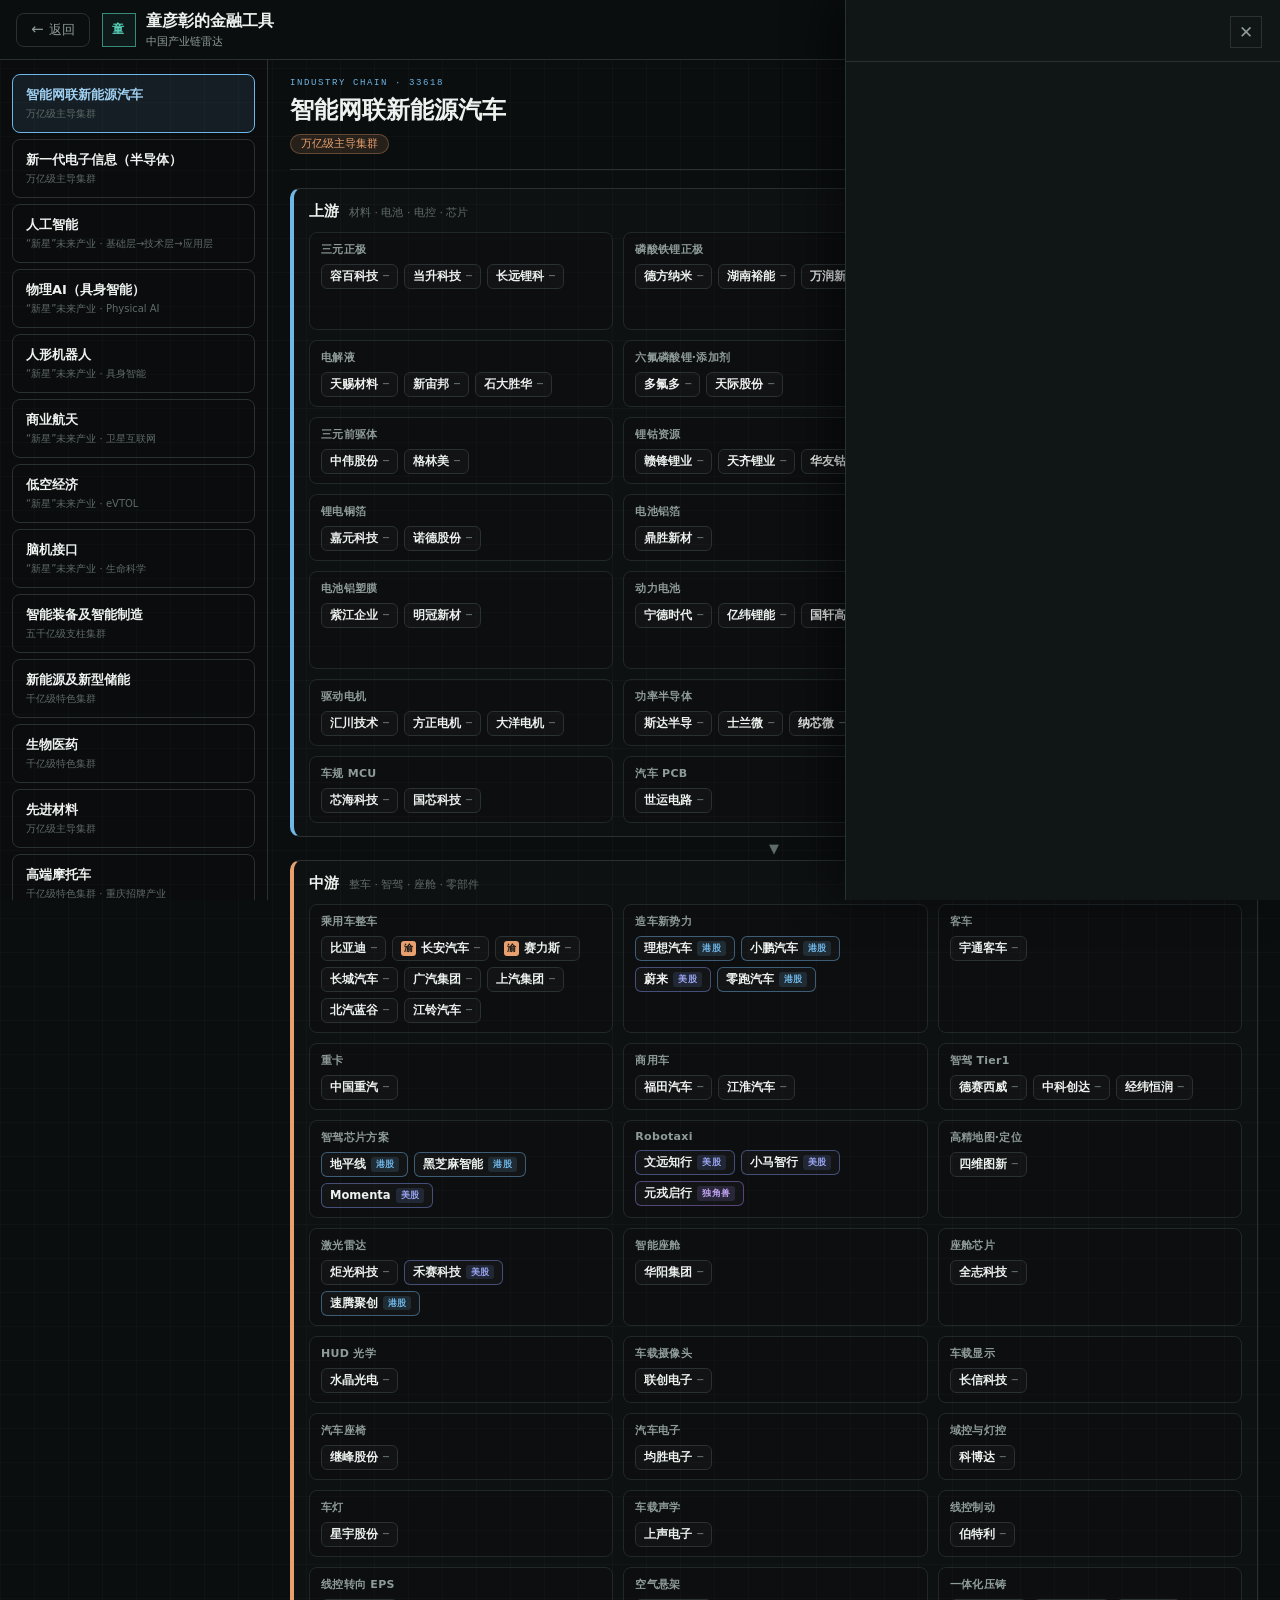
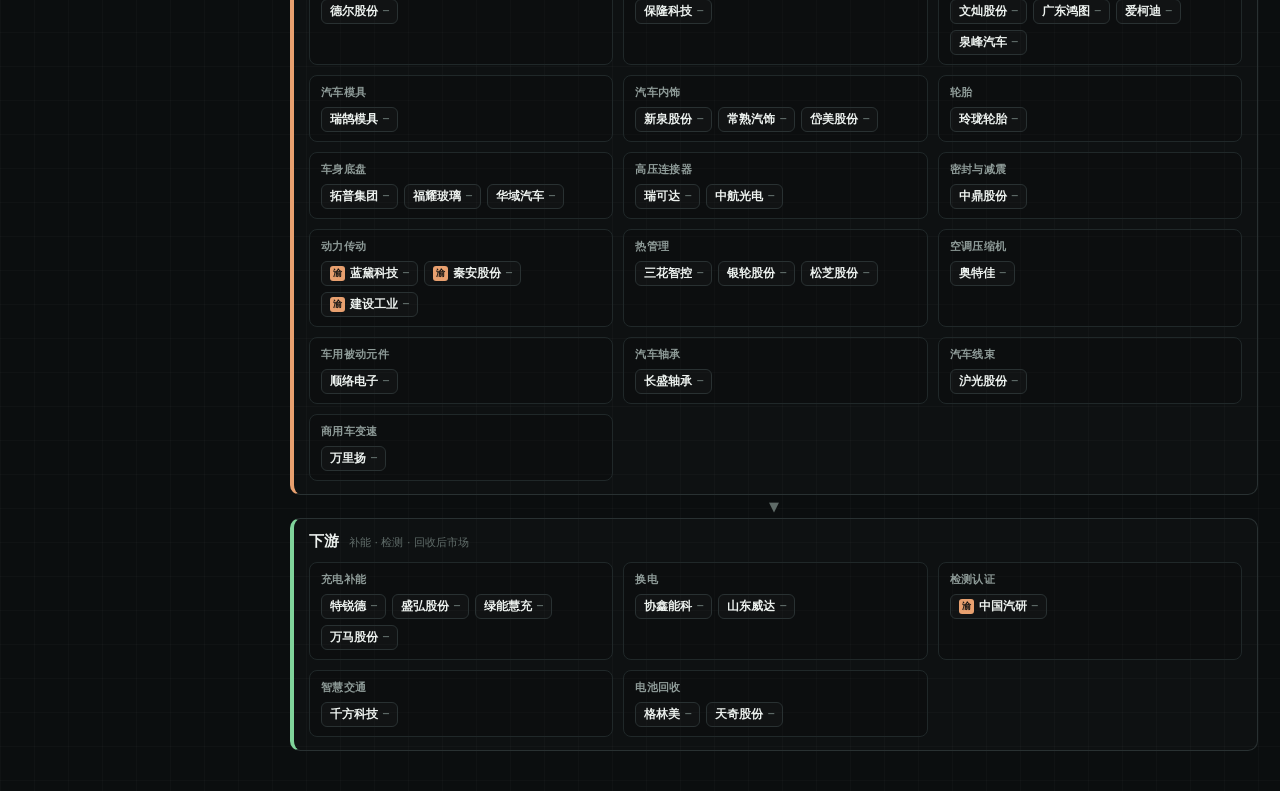
==== 金融雷达/global-app/chain.html @ a9cc281f "初始提交：国际·中国产业金融雷达 以物理AI（具身智能）为核心主线的产业金融情报终端，纯 Node.js 零依赖。  - 中国产业金融雷达：省级地图 + 8 个情报标签，全 31 省产业政策与省域产业" ====
<!doctype html>
<html lang="zh-CN">
  <head>
    <meta charset="UTF-8" />
    <meta name="viewport" content="width=device-width, initial-scale=1.0" />
    <meta name="description" content="中国产业链雷达 · 童彦彰的金融工具 — 33618 现代制造业集群产业链图谱，上游→中游→下游代表企业实时行情" />
    <title>中国产业链雷达 · 童彦彰的金融工具</title>
    <link rel="stylesheet" href="./styles.css" />
    <link rel="stylesheet" href="./chain-radar.css" />
  </head>
  <body>
    <div class="cr-shell">
      <header class="topbar">
        <div class="cr-topleft">
          <a class="cr-back" href="index.html" title="返回雷达选择">
            <span aria-hidden="true">←</span> 返回
          </a>
          <div class="brand-lockup" id="cr-brand" role="link" tabindex="0" title="返回雷达选择" aria-label="返回雷达选择">
            <div class="brand-mark">童</div>
            <div>
              <strong>童彦彰的金融工具</strong>
              <span>中国产业链雷达</span>
            </div>
          </div>
        </div>
        <div class="topbar-actions">
          <div class="live-state" id="cr-state" title="数据同步状态">
            <i></i>
            <span id="cr-mode">正在同步</span>
          </div>
          <div class="updated-at">
            <span>最近更新</span>
            <strong id="cr-updated">—</strong>
          </div>
          <button class="icon-button" id="cr-refresh" type="button" title="刷新行情">
            <span aria-hidden="true">↻</span>
          </button>
        </div>
      </header>

      <aside class="cr-side" id="cr-side" aria-label="产业链选择"></aside>

      <main class="cr-main" id="cr-main"></main>
    </div>

    <div class="cr-intel-backdrop" id="cr-intel-backdrop" hidden></div>
    <aside class="cr-intel" id="cr-intel" aria-label="赛道情报" hidden>
      <div class="cr-intel-head">
        <div>
          <span class="eyebrow" id="cr-intel-loc"></span>
          <h2 id="cr-intel-title"></h2>
        </div>
        <button class="icon-button" id="cr-intel-close" type="button" title="关闭">✕</button>
      </div>
      <div class="cr-intel-body" id="cr-intel-body"></div>
    </aside>

    <script src="./chain-radar.js"></script>
    <script src="./track.js"></script>
  </body>
</html>
---- 金融雷达/global-app/styles.css ----
:root {
  color-scheme: dark;
  --bg: #0b0e0f;
  --surface: #101516;
  --surface-2: #151b1c;
  --surface-3: #1b2223;
  --line: #293132;
  --line-soft: #202829;
  --text: #edf2ef;
  --muted: #8e9b98;
  --faint: #5f6b68;
  --teal: #58d5bc;
  --amber: #f3b44b;
  --red: #f06f62;
  --blue: #70aef3;
  --green: #81c784;
  --sidebar: 326px;
  --insight: 320px;
  --dock: 300px;
  font-family:
    Inter, "Segoe UI", "Microsoft YaHei", system-ui, -apple-system, sans-serif;
}

* {
  box-sizing: border-box;
}

/* 文字选中：暗色终端下用青绿色调，替代刺眼的默认蓝白 */
::selection {
  background: rgba(88, 213, 188, 0.28);
  color: var(--text);
}

/* 键盘焦点兜底：未单独定义 focus 样式的可交互元素也有清晰的青绿焦点环 */
:where(a, button, input, [tabindex]):focus-visible {
  outline: 2px solid rgba(88, 213, 188, 0.65);
  outline-offset: 1px;
}

html,
body {
  min-height: 100%;
}

body {
  margin: 0;
  background: var(--bg);
  color: var(--text);
  overflow: hidden;
}

button,
input {
  font: inherit;
}

button {
  color: inherit;
}

.app-shell {
  min-height: 100vh;
  display: grid;
  grid-template-columns: var(--sidebar) 1fr;
  grid-template-rows: 60px calc(100vh - 60px);
  background:
    linear-gradient(rgba(255, 255, 255, 0.018) 1px, transparent 1px),
    linear-gradient(90deg, rgba(255, 255, 255, 0.018) 1px, transparent 1px),
    var(--bg);
  background-size: 40px 40px;
}

.topbar {
  grid-column: 1 / -1;
  display: grid;
  grid-template-columns: var(--sidebar) minmax(320px, 620px) 1fr;
  align-items: center;
  min-width: 0;
  padding: 0 14px 0 18px;
  border-bottom: 1px solid var(--line);
  background: rgba(11, 14, 15, 0.96);
  z-index: 20;
}
/* 指标说明「ⓘ」：悬停指标卡显示计算方式 */
.metric-info {
  font-style: normal;
  font-size: 9px;
  color: var(--faint);
  cursor: help;
  vertical-align: top;
}
.overview-metric, .overview-opportunity { cursor: help; }
.overview-metric:hover .metric-info, .overview-opportunity:hover .metric-info { color: var(--teal); }

/* 自定义算法说明气泡（tooltip.js 接管原生 title） */
.tip-bubble {
  position: absolute;
  z-index: 2000;
  max-width: 320px;
  padding: 11px 13px;
  border-radius: 10px;
  background: var(--panel-strong, #16202b);
  border: 1px solid var(--border, rgba(255,255,255,.14));
  box-shadow: 0 10px 30px rgba(0,0,0,.45);
  color: var(--text, #e8eef5);
  font-size: 12px;
  line-height: 1.6;
  letter-spacing: .1px;
  opacity: 0;
  transform: translateY(-2px);
  transition: opacity .13s ease, transform .13s ease;
  pointer-events: none;
}
.tip-bubble.is-open { opacity: 1; transform: translateY(0); }
.tip-bubble::before {
  content: "";
  position: absolute;
  left: 50%;
  width: 9px;
  height: 9px;
  margin-left: -5px;
  background: var(--panel-strong, #16202b);
  border-left: 1px solid var(--border, rgba(255,255,255,.14));
  border-top: 1px solid var(--border, rgba(255,255,255,.14));
  transform: rotate(45deg);
}
.tip-bubble.tip-below::before { top: -5px; }
.tip-bubble.tip-above::before { bottom: -5px; border: 0; border-right: 1px solid var(--border, rgba(255,255,255,.14)); border-bottom: 1px solid var(--border, rgba(255,255,255,.14)); }

/* 返回按钮 + 品牌 打包在网格「品牌槽」内，三页导航逻辑统一 */
.topbar-home { display: flex; align-items: center; gap: 12px; min-width: 0; }
.topbar-back {
  display: inline-flex; align-items: center; gap: 4px;
  padding: 7px 13px; border: 1px solid var(--line); border-radius: 8px;
  background: transparent; color: var(--muted); text-decoration: none;
  font-size: 13px; white-space: nowrap; cursor: pointer; flex: 0 0 auto;
  transition: color 120ms, border-color 120ms, background 120ms;
}
.topbar-back:hover { color: var(--teal); border-color: var(--teal); background: rgba(88, 213, 188, 0.08); }
.topbar-back span { font-size: 15px; line-height: 1; }
@media (max-width: 620px) {
  .topbar-back { padding: 7px 9px; }
  .topbar-home .brand-lockup span { display: none; }
}

.brand-lockup {
  display: flex;
  align-items: center;
  gap: 10px;
  min-width: 0;
}

.brand-mark {
  width: 30px;
  height: 30px;
  display: grid;
  place-items: center;
  border: 1px solid rgba(88, 213, 188, 0.6);
  color: var(--teal);
  font-size: 11px;
  font-weight: 800;
  letter-spacing: 1px;
  background: rgba(88, 213, 188, 0.06);
}

.brand-lockup strong,
.brand-lockup span {
  display: block;
  white-space: nowrap;
}

.brand-lockup strong {
  font-size: 14px;
  letter-spacing: 0;
}

.brand-lockup span {
  margin-top: 2px;
  color: var(--muted);
  font-size: 10px;
}

.global-search {
  height: 34px;
  display: grid;
  grid-template-columns: 20px 1fr auto;
  align-items: center;
  gap: 8px;
  padding: 0 9px;
  border: 1px solid var(--line);
  background: var(--surface);
}

.global-search:focus-within {
  border-color: rgba(88, 213, 188, 0.65);
  box-shadow: 0 0 0 2px rgba(88, 213, 188, 0.08);
}

.global-search span {
  color: var(--muted);
  font-size: 21px;
  line-height: 1;
  transform: rotate(-18deg);
}

.global-search input {
  min-width: 0;
  border: 0;
  outline: 0;
  color: var(--text);
  background: transparent;
  font-size: 12px;
}

.global-search input::placeholder {
  color: var(--faint);
}

kbd {
  padding: 1px 5px;
  border: 1px solid var(--line);
  color: var(--faint);
  background: var(--surface-2);
  font: 10px/1.4 monospace;
}

.topbar-actions {
  min-width: 0;
  display: flex;
  align-items: center;
  justify-content: flex-end;
  gap: 13px;
}

.live-state {
  display: flex;
  align-items: center;
  gap: 6px;
  color: var(--muted);
  font-size: 11px;
}

.live-state i {
  width: 6px;
  height: 6px;
  border-radius: 50%;
  background: var(--teal);
  box-shadow: 0 0 10px var(--teal);
}

.updated-at span,
.updated-at strong {
  display: block;
  white-space: nowrap;
}

.updated-at span {
  color: var(--faint);
  font-size: 8px;
  text-transform: uppercase;
}

.updated-at strong {
  margin-top: 2px;
  color: var(--muted);
  font-size: 10px;
  font-weight: 600;
}

.icon-button,
.watch-button,
.text-button,
.tab-button,
.filter-button {
  border: 0;
  cursor: pointer;
}

.icon-button {
  width: 32px;
  height: 32px;
  display: grid;
  place-items: center;
  flex: 0 0 auto;
  border: 1px solid var(--line);
  background: var(--surface);
  color: var(--muted);
  font-size: 17px;
}

.icon-button:hover,
.icon-button:focus-visible {
  border-color: var(--teal);
  color: var(--teal);
}

.watch-button {
  height: 32px;
  display: flex;
  align-items: center;
  gap: 6px;
  padding: 0 8px;
  border: 1px solid rgba(88, 213, 188, 0.5);
  background: rgba(88, 213, 188, 0.08);
  color: var(--teal);
  font-size: 10px;
  font-weight: 700;
}

.watch-button b {
  min-width: 16px;
  height: 16px;
  display: grid;
  place-items: center;
  border-radius: 50%;
  color: #08110f;
  background: var(--teal);
  font-size: 9px;
}

.mobile-menu {
  display: none;
}

.event-rail {
  min-height: 0;
  display: flex;
  flex-direction: column;
  border-right: 1px solid var(--line);
  background: rgba(14, 18, 19, 0.97);
  overflow: hidden;
}

.rail-heading {
  display: flex;
  align-items: flex-end;
  justify-content: space-between;
  padding: 17px 15px 11px;
}

.eyebrow {
  display: block;
  color: var(--teal);
  font: 8px/1.2 ui-monospace, SFMono-Regular, Consolas, monospace;
  letter-spacing: 1.5px;
}

h1,
h2,
h3,
p {
  margin: 0;
}

.rail-heading h1,
.section-heading h2,
.map-toolbar h2 {
  margin-top: 5px;
  font-size: 14px;
  line-height: 1.2;
  letter-spacing: 0;
}

.event-count {
  min-width: 30px;
  height: 22px;
  display: grid;
  place-items: center;
  border: 1px solid var(--line);
  color: var(--muted);
  font: 10px/1 ui-monospace, SFMono-Regular, Consolas, monospace;
}

.filter-row {
  display: flex;
  gap: 3px;
  padding: 0 15px 10px;
  overflow-x: auto;
  scrollbar-width: none;
}

.filter-row::-webkit-scrollbar {
  display: none;
}

.filter-button {
  height: 25px;
  flex: 0 0 auto;
  padding: 0 9px;
  border: 1px solid var(--line);
  background: transparent;
  color: var(--muted);
  font-size: 9px;
}

.filter-button:hover,
.filter-button.active {
  border-color: rgba(88, 213, 188, 0.5);
  background: rgba(88, 213, 188, 0.08);
  color: var(--teal);
}

.risk-toggle {
  display: flex;
  align-items: center;
  gap: 7px;
  padding: 9px 15px;
  border-block: 1px solid var(--line-soft);
  color: var(--muted);
  font-size: 9px;
  cursor: pointer;
}

.risk-toggle input {
  position: absolute;
  opacity: 0;
}

.risk-toggle span {
  width: 23px;
  height: 12px;
  position: relative;
  border: 1px solid var(--line);
  background: var(--surface-3);
}

.risk-toggle span::after {
  content: "";
  width: 6px;
  height: 6px;
  position: absolute;
  top: 2px;
  left: 3px;
  background: var(--muted);
  transition: 160ms ease;
}

.risk-toggle input:checked + span {
  border-color: rgba(240, 111, 98, 0.6);
  background: rgba(240, 111, 98, 0.08);
}

.risk-toggle input:checked + span::after {
  left: 12px;
  background: var(--red);
}

.event-list {
  min-height: 0;
  overflow-y: auto;
  scrollbar-color: var(--line) transparent;
}

.event-card {
  width: 100%;
  display: grid;
  grid-template-columns: 40px 1fr;
  gap: 10px;
  padding: 12px 15px;
  border: 0;
  border-bottom: 1px solid var(--line-soft);
  background: transparent;
  color: inherit;
  text-align: left;
  cursor: pointer;
}

.event-card:hover,
.event-card.active {
  background: var(--surface-2);
}

.event-card.active {
  box-shadow: inset 2px 0 var(--teal);
}

.risk-score {
  width: 36px;
  height: 36px;
  display: grid;
  place-items: center;
  border: 1px solid var(--line);
  color: var(--amber);
  background: rgba(243, 180, 75, 0.05);
  font: 700 11px/1 ui-monospace, SFMono-Regular, Consolas, monospace;
}

.risk-score.critical {
  border-color: rgba(240, 111, 98, 0.35);
  color: var(--red);
  background: rgba(240, 111, 98, 0.06);
}

.risk-score.guarded {
  color: var(--teal);
  background: rgba(88, 213, 188, 0.04);
}

.event-meta,
.event-tags {
  display: flex;
  align-items: center;
  flex-wrap: wrap;
  gap: 5px;
}

.event-meta {
  margin-bottom: 5px;
  color: var(--faint);
  font-size: 8px;
}

.event-meta .category {
  color: var(--teal);
  text-transform: uppercase;
}

.event-card h3 {
  font-size: 11px;
  line-height: 1.45;
  font-weight: 650;
}

.event-card p {
  display: -webkit-box;
  margin-top: 5px;
  overflow: hidden;
  color: var(--muted);
  font-size: 9px;
  line-height: 1.5;
  -webkit-box-orient: vertical;
  -webkit-line-clamp: 2;
}

/* 事件卡片里的外文原标题：中文标题下方的一行灰色小字 */
.event-card p.event-original {
  margin-top: 3px;
  color: var(--muted);
  font-size: 8.5px;
  font-style: italic;
  opacity: 0.72;
  -webkit-line-clamp: 1;
}

/* 事件卡片：英文标题下方的中文译文（面向中文用户，需清晰可读） */
.event-card p.event-translation {
  margin: 4px 0 0;
  color: var(--teal);
  font-size: 12.5px;
  line-height: 1.5;
  font-weight: 600;
  display: -webkit-box;
  -webkit-box-orient: vertical;
  -webkit-line-clamp: 2;
  overflow: hidden;
}

/* 焦点面板里的外文原标题 */
.focus-original {
  margin-top: 4px;
  color: var(--muted);
  font-size: 11px;
  font-style: italic;
  opacity: 0.75;
}

.event-tags {
  margin-top: 7px;
}

.event-tags span,
.mini-tag {
  padding: 2px 5px;
  border: 1px solid var(--line-soft);
  color: var(--faint);
  background: rgba(255, 255, 255, 0.015);
  font-size: 7px;
}

.workspace {
  min-width: 0;
  min-height: 0;
  display: grid;
  grid-template-columns: minmax(0, 1fr) var(--insight);
  grid-template-rows: minmax(280px, 1fr) var(--dock);
}

.map-stage {
  min-width: 0;
  min-height: 0;
  position: relative;
  overflow: hidden;
  border-right: 1px solid var(--line);
}

.map-toolbar {
  height: 65px;
  display: flex;
  align-items: center;
  justify-content: space-between;
  gap: 24px;
  padding: 0 18px;
  border-bottom: 1px solid var(--line-soft);
  background: rgba(13, 17, 18, 0.86);
}

.map-metrics {
  display: flex;
  align-items: center;
  gap: 22px;
}

.map-metrics div {
  min-width: 70px;
}

.map-metrics span,
.map-metrics strong {
  display: block;
  text-align: right;
}

.map-metrics span {
  color: var(--faint);
  font-size: 8px;
}

.map-metrics strong {
  margin-top: 4px;
  font: 700 13px/1 ui-monospace, SFMono-Regular, Consolas, monospace;
}

.status-high {
  color: var(--amber);
}

.map-canvas {
  height: calc(100% - 65px);
  min-height: 250px;
  position: relative;
  overflow: hidden;
  background:
    radial-gradient(circle at 68% 42%, rgba(88, 213, 188, 0.055), transparent 32%),
    #0c1112;
}

.world-map {
  width: 100%;
  height: 100%;
  position: absolute;
  inset: 0;
  color: rgba(129, 145, 141, 0.12);
  preserveaspectratio: none;
}

.map-grid {
  color: rgba(142, 155, 152, 0.13);
}

.continents path {
  fill: #182021;
  stroke: #34403e;
  stroke-width: 1.2px;
}

.route-lines path {
  fill: none;
  stroke: rgba(243, 180, 75, 0.48);
  stroke-width: 1.3px;
  stroke-dasharray: 6 8;
  animation: route-flow 12s linear infinite;
}

.route-lines path:nth-child(2) {
  stroke: rgba(240, 111, 98, 0.45);
  animation-duration: 9s;
}

.route-lines path:nth-child(3) {
  stroke: rgba(88, 213, 188, 0.4);
  animation-duration: 15s;
}

.map-labels text {
  fill: rgba(142, 155, 152, 0.28);
  font: 7px/1 ui-monospace, SFMono-Regular, Consolas, monospace;
  letter-spacing: 1.5px;
}

@keyframes route-flow {
  to {
    stroke-dashoffset: -70;
  }
}

.map-markers {
  position: absolute;
  inset: 0;
}

.map-marker {
  width: var(--marker-size);
  height: var(--marker-size);
  position: absolute;
  transform: translate(-50%, -50%);
  border: 1px solid rgba(255, 255, 255, 0.65);
  border-radius: 50%;
  background: var(--marker-color);
  box-shadow: 0 0 0 3px color-mix(in srgb, var(--marker-color) 20%, transparent);
  cursor: pointer;
  transition:
    transform 140ms ease,
    box-shadow 140ms ease;
}

.map-marker::after {
  content: "";
  width: 100%;
  height: 100%;
  position: absolute;
  inset: -1px;
  border: 1px solid var(--marker-color);
  border-radius: 50%;
  animation: marker-pulse 2.8s ease-out infinite;
}

.map-marker:hover,
.map-marker.active {
  transform: translate(-50%, -50%) scale(1.5);
  box-shadow: 0 0 0 5px color-mix(in srgb, var(--marker-color) 24%, transparent);
  z-index: 4;
}

@keyframes marker-pulse {
  70%,
  100% {
    transform: scale(2.2);
    opacity: 0;
  }
}

.map-legend {
  position: absolute;
  left: 16px;
  bottom: 15px;
  display: flex;
  align-items: center;
  flex-wrap: wrap;
  gap: 12px;
  color: var(--muted);
  font-size: 8px;
}

.map-legend span {
  display: flex;
  align-items: center;
  gap: 5px;
}

.map-legend i {
  width: 6px;
  height: 6px;
  border-radius: 50%;
}

.map-legend .critical {
  background: var(--red);
}

.map-legend .elevated {
  background: var(--amber);
}

.map-legend .guarded {
  background: var(--teal);
}

.route-legend::before {
  content: "";
  width: 20px;
  border-top: 1px dashed var(--amber);
}

.sanction-legend::before {
  content: "";
  width: 7px;
  height: 7px;
  border-radius: 50%;
  border: 2px dashed #f06f62;
  background: rgba(240, 111, 98, 0.18);
}

.industry-legend::before {
  content: "";
  width: 6px;
  height: 6px;
  border-radius: 50%;
  border: 1.5px solid #9b8cff;
  background: rgba(155, 140, 255, 0.35);
}

.heatmap-legend::before {
  content: "";
  width: 20px;
  height: 8px;
  border-radius: 4px;
  background: linear-gradient(90deg, #3a7bd5, #3ad6c6, #f4d35e, #f0934a, #f0625a);
  box-shadow: 0 0 6px rgba(240, 98, 90, 0.35);
}

.sanction-fallback i,
.industry-fallback i {
  border-color: var(--node-color);
  background: var(--node-color);
}

.map-focus {
  width: min(500px, calc(100% - 32px));
  min-height: 78px;
  position: absolute;
  top: 16px;
  left: 16px;
  display: grid;
  grid-template-columns: 52px 1fr 32px;
  align-items: center;
  gap: 12px;
  padding: 10px;
  border: 1px solid rgba(88, 213, 188, 0.3);
  border-left: 2px solid var(--teal);
  background: rgba(14, 19, 20, 0.92);
  box-shadow: 0 12px 30px rgba(0, 0, 0, 0.24);
  backdrop-filter: blur(10px);
}

.focus-score {
  width: 48px;
  height: 48px;
  display: grid;
  place-items: center;
  border: 1px solid rgba(240, 111, 98, 0.35);
  background: rgba(240, 111, 98, 0.06);
}

.focus-score span,
.focus-score strong {
  display: block;
  text-align: center;
}

.focus-score span {
  color: var(--faint);
  font-size: 7px;
}

.focus-score strong {
  color: var(--red);
  font: 700 16px/1 ui-monospace, SFMono-Regular, Consolas, monospace;
}

.focus-category {
  color: var(--teal);
  font-size: 8px;
}

.map-focus h3 {
  margin-top: 3px;
  font-size: 12px;
  line-height: 1.35;
}

.map-focus p {
  display: -webkit-box;
  margin-top: 4px;
  overflow: hidden;
  color: var(--muted);
  font-size: 8px;
  line-height: 1.45;
  -webkit-box-orient: vertical;
  -webkit-line-clamp: 2;
}

.insight-rail {
  min-height: 0;
  overflow-y: auto;
  background: rgba(14, 18, 19, 0.97);
  scrollbar-color: var(--line) transparent;
}

.insight-rail section {
  padding: 14px;
  border-bottom: 1px solid var(--line-soft);
}

.section-heading {
  display: flex;
  align-items: flex-end;
  justify-content: space-between;
  gap: 10px;
}

.section-heading.compact {
  align-items: center;
}

.section-heading > span,
.signal-level {
  color: var(--faint);
  font-size: 8px;
}

.signal-level {
  padding: 3px 5px;
  border: 1px solid rgba(243, 180, 75, 0.35);
  color: var(--amber);
  background: rgba(243, 180, 75, 0.05);
}

.signal-list {
  margin-top: 12px;
}

.signal-row {
  display: grid;
  grid-template-columns: 1fr 50px 46px;
  gap: 8px;
  align-items: center;
  padding: 7px 0;
  border-top: 1px solid var(--line-soft);
  font-size: 9px;
}

.signal-row span {
  color: var(--muted);
}

.signal-row strong,
.signal-row b {
  text-align: right;
  font-family: ui-monospace, SFMono-Regular, Consolas, monospace;
}

.signal-row strong {
  font-size: 11px;
}

.signal-row b {
  font-size: 8px;
}

.negative {
  color: var(--red);
}

.positive {
  color: var(--teal);
}

.text-button {
  padding: 0;
  background: transparent;
  color: var(--teal);
  font-size: 8px;
}

.impact-chain {
  display: grid;
  gap: 0;
  margin: 12px 0 0;
  padding: 0;
  list-style: none;
}

.impact-chain li {
  min-height: 29px;
  position: relative;
  display: grid;
  grid-template-columns: 19px 1fr;
  gap: 7px;
  align-items: start;
  color: var(--muted);
  font-size: 8px;
  line-height: 1.45;
}

.impact-chain li::before {
  content: attr(data-step);
  width: 15px;
  height: 15px;
  display: grid;
  place-items: center;
  position: relative;
  z-index: 1;
  border: 1px solid var(--line);
  color: var(--teal);
  background: var(--surface);
  font: 7px/1 ui-monospace, SFMono-Regular, Consolas, monospace;
}

.impact-chain li:not(:last-child)::after {
  content: "";
  width: 1px;
  height: 16px;
  position: absolute;
  top: 15px;
  left: 7px;
  background: var(--line);
}

.impact-chain strong {
  color: var(--text);
  font-weight: 600;
}

.detail-meta {
  display: grid;
  grid-template-columns: repeat(3, 1fr);
  margin-top: 8px;
  border: 1px solid var(--line-soft);
}

.detail-meta div {
  min-width: 0;
  padding: 7px;
  border-right: 1px solid var(--line-soft);
}

.detail-meta div:last-child {
  border-right: 0;
}

.detail-meta span,
.detail-meta strong {
  display: block;
}

.detail-meta span {
  color: var(--faint);
  font-size: 7px;
}

.detail-meta strong {
  margin-top: 3px;
  overflow: hidden;
  font-size: 8px;
  text-overflow: ellipsis;
  white-space: nowrap;
}

.country-row {
  display: grid;
  grid-template-columns: 1fr 84px 28px;
  gap: 8px;
  align-items: center;
  padding: 8px 0 5px;
  border-top: 1px solid var(--line-soft);
}

.country-row:first-child {
  margin-top: 10px;
}

.country-name {
  font-size: 9px;
}

.country-name span {
  display: block;
  margin-top: 2px;
  color: var(--faint);
  font-size: 7px;
}

.risk-bar {
  height: 3px;
  overflow: hidden;
  background: var(--line-soft);
}

.risk-bar i {
  height: 100%;
  display: block;
  background: var(--bar-color);
}

.country-row strong {
  color: var(--bar-color);
  font: 700 10px/1 ui-monospace, SFMono-Regular, Consolas, monospace;
  text-align: right;
}

.analysis-dock {
  grid-column: 1 / -1;
  min-width: 0;
  min-height: 0;
  position: relative;
  display: grid;
  grid-template-columns: 1fr auto;
  grid-template-rows: 39px minmax(0, 1fr);
  border-top: 1px solid var(--line);
  background: rgba(13, 17, 18, 0.98);
  overflow: hidden;
}

.analysis-dock.expanded {
  position: fixed;
  inset: 60px 0 0 var(--sidebar);
  z-index: 30;
}

.dock-tabs {
  display: flex;
  align-items: stretch;
  overflow-x: auto;
  border-bottom: 1px solid var(--line-soft);
  scrollbar-width: none;
}

.dock-tabs::-webkit-scrollbar {
  display: none;
}

.tab-button {
  flex: 0 0 auto;
  position: relative;
  padding: 0 14px;
  border-right: 1px solid var(--line-soft);
  background: transparent;
  color: var(--muted);
  font-size: 9px;
  font-weight: 600;
}

.tab-button:hover,
.tab-button.active {
  color: var(--text);
  background: var(--surface-2);
}

.tab-button.active::after {
  content: "";
  height: 2px;
  position: absolute;
  right: 12px;
  bottom: -1px;
  left: 12px;
  background: var(--teal);
}

.tab-button b {
  margin-left: 5px;
  color: var(--faint);
  font: 7px/1 ui-monospace, SFMono-Regular, Consolas, monospace;
}

.dock-actions {
  display: flex;
  align-items: center;
  gap: 8px;
  padding: 0 8px 0 12px;
  border-bottom: 1px solid var(--line-soft);
  border-left: 1px solid var(--line-soft);
}

.dock-actions span {
  color: var(--faint);
  font-size: 8px;
  white-space: nowrap;
}

.dock-actions .icon-button {
  width: 25px;
  height: 25px;
  font-size: 13px;
}

.dock-content {
  grid-column: 1 / -1;
  min-width: 0;
  min-height: 0;
  overflow: auto;
  scrollbar-color: var(--line) transparent;
}

.market-grid {
  display: grid;
  grid-template-columns: repeat(5, minmax(140px, 1fr));
  min-width: 760px;
}

.market-card {
  min-width: 0;
  min-height: 105px;
  display: grid;
  grid-template-columns: 1fr 58px;
  gap: 6px;
  padding: 12px;
  border-right: 1px solid var(--line-soft);
  border-bottom: 1px solid var(--line-soft);
}

.market-card header {
  grid-column: 1 / -1;
  display: flex;
  align-items: flex-start;
  justify-content: space-between;
  gap: 8px;
}

.market-symbol {
  color: var(--teal);
  font: 8px/1 ui-monospace, SFMono-Regular, Consolas, monospace;
}

.market-card h3 {
  margin-top: 3px;
  overflow: hidden;
  color: var(--muted);
  font-size: 9px;
  font-weight: 500;
  text-overflow: ellipsis;
  white-space: nowrap;
}

.market-value {
  margin-top: 7px;
  font: 700 15px/1 ui-monospace, SFMono-Regular, Consolas, monospace;
}

.market-change {
  margin-top: 5px;
  font: 8px/1 ui-monospace, SFMono-Regular, Consolas, monospace;
}

.market-risk {
  padding: 2px 4px;
  border: 1px solid var(--line);
  color: var(--faint);
  font-size: 7px;
}

.sparkline {
  width: 58px;
  height: 34px;
  align-self: end;
}

.sparkline polyline {
  fill: none;
  stroke: currentColor;
  stroke-width: 1.5;
  vector-effect: non-scaling-stroke;
}

.data-table {
  width: 100%;
  min-width: 850px;
  border-collapse: collapse;
  font-size: 9px;
}

.data-table th,
.data-table td {
  padding: 9px 12px;
  border-right: 1px solid var(--line-soft);
  border-bottom: 1px solid var(--line-soft);
  text-align: left;
  white-space: nowrap;
}

.data-table th {
  position: sticky;
  top: 0;
  z-index: 2;
  color: var(--faint);
  background: var(--surface);
  font-size: 7px;
  font-weight: 600;
  text-transform: uppercase;
}

.data-table tbody tr:hover {
  background: var(--surface-2);
}

.impact-cell {
  display: flex;
  align-items: center;
  gap: 7px;
  color: var(--amber);
  font-family: ui-monospace, SFMono-Regular, Consolas, monospace;
}

.impact-cell span {
  width: 44px;
  height: 3px;
  background: var(--line);
}

.impact-cell i {
  height: 3px;
  display: block;
  background: currentColor;
}

.route-grid {
  display: grid;
  grid-template-columns: repeat(3, minmax(220px, 1fr));
  min-width: 760px;
}

.route-card {
  min-height: 112px;
  padding: 12px;
  border-right: 1px solid var(--line-soft);
  border-bottom: 1px solid var(--line-soft);
}

.route-card header {
  display: flex;
  align-items: flex-start;
  justify-content: space-between;
  gap: 10px;
}

.route-card h3 {
  font-size: 10px;
}

.route-card header span {
  color: var(--red);
  font: 700 13px/1 ui-monospace, SFMono-Regular, Consolas, monospace;
}

.route-card p {
  margin-top: 8px;
  color: var(--muted);
  font-size: 8px;
  line-height: 1.5;
}

.route-commodities {
  display: flex;
  flex-wrap: wrap;
  align-items: center;
  gap: 4px;
  margin-top: 8px;
  font-size: 7px;
  color: var(--faint);
}

.route-commodities span {
  padding: 2px 6px;
  border-radius: 999px;
  border: 1px solid rgba(244, 211, 94, 0.35);
  background: rgba(244, 211, 94, 0.1);
  color: var(--amber);
  white-space: nowrap;
}

.route-meta {
  display: flex;
  align-items: center;
  justify-content: space-between;
  margin-top: 10px;
  color: var(--faint);
  font-size: 7px;
}

.brief-layout {
  display: grid;
  grid-template-columns: 1.35fr repeat(3, 1fr);
  min-width: 960px;
  min-height: 100%;
}

.brief-lead,
.brief-column {
  padding: 14px;
  border-right: 1px solid var(--line-soft);
}

.brief-lead h3,
.brief-column h3 {
  margin-top: 5px;
  font-size: 11px;
}

.brief-lead p {
  margin-top: 9px;
  color: var(--muted);
  font-size: 9px;
  line-height: 1.65;
}

.brief-column ul {
  display: grid;
  gap: 8px;
  margin: 10px 0 0;
  padding: 0;
  list-style: none;
}

.brief-column li {
  position: relative;
  padding-left: 9px;
  color: var(--muted);
  font-size: 8px;
  line-height: 1.55;
}

.brief-column li::before {
  content: "";
  width: 3px;
  height: 3px;
  position: absolute;
  top: 5px;
  left: 0;
  background: var(--teal);
}

.empty-state {
  height: 180px;
  display: grid;
  place-items: center;
  padding: 20px;
  color: var(--muted);
  font-size: 10px;
  text-align: center;
}

.toast {
  min-width: 210px;
  position: fixed;
  right: 16px;
  bottom: 16px;
  z-index: 60;
  padding: 10px 12px;
  border: 1px solid rgba(88, 213, 188, 0.4);
  background: rgba(17, 23, 24, 0.96);
  color: var(--text);
  font-size: 9px;
  opacity: 0;
  pointer-events: none;
  transform: translateY(10px);
  transition: 180ms ease;
}

.toast.visible {
  opacity: 1;
  transform: translateY(0);
}

@media (max-width: 1180px) {
  :root {
    --sidebar: 290px;
    --insight: 270px;
  }

  .topbar {
    grid-template-columns: var(--sidebar) minmax(280px, 1fr) auto;
  }

  .updated-at,
  .live-state {
    display: none;
  }

  .map-focus {
    width: calc(100% - 32px);
  }
}

@media (max-width: 920px) {
  body {
    overflow: auto;
  }

  .app-shell {
    grid-template-columns: 1fr;
    grid-template-rows: 56px auto;
  }

  .topbar {
    height: 56px;
    position: sticky;
    top: 0;
    grid-template-columns: 32px 1fr auto;
    gap: 9px;
    padding: 0 9px;
  }

  .mobile-menu {
    display: grid;
  }

  .brand-lockup span,
  .global-search,
  .topbar-actions .icon-button,
  .watch-button span {
    display: none;
  }

  .watch-button {
    padding: 0 5px;
    border: 0;
    background: transparent;
    font-size: 0;
  }

  .event-rail {
    width: min(340px, 90vw);
    height: calc(100vh - 56px);
    position: fixed;
    top: 56px;
    left: 0;
    z-index: 50;
    transform: translateX(-100%);
    transition: transform 180ms ease;
    box-shadow: 15px 0 30px rgba(0, 0, 0, 0.4);
  }

  .event-rail.open {
    transform: translateX(0);
  }

  .workspace {
    grid-template-columns: 1fr;
    grid-template-rows: 480px auto 420px;
  }

  .map-stage {
    border-right: 0;
  }

  .map-toolbar {
    height: 62px;
    padding: 0 10px;
  }

  .map-metrics {
    gap: 10px;
  }

  .map-metrics div:nth-child(2) {
    display: none;
  }

  .map-canvas {
    height: calc(100% - 62px);
  }

  .map-focus {
    top: 10px;
    left: 10px;
    width: calc(100% - 20px);
    grid-template-columns: 44px 1fr 28px;
    gap: 8px;
  }

  .focus-score {
    width: 40px;
    height: 40px;
  }

  .map-focus p {
    -webkit-line-clamp: 1;
  }

  .map-legend {
    left: 10px;
    bottom: 10px;
  }

  .insight-rail {
    grid-row: 2;
    display: grid;
    grid-template-columns: 1fr 1fr;
    overflow: visible;
  }

  .country-risk {
    grid-column: 1 / -1;
  }

  .analysis-dock {
    grid-row: 3;
    grid-column: 1;
  }

  .analysis-dock.expanded {
    inset: 56px 0 0;
  }
}

@media (max-width: 620px) {
  .brand-lockup strong {
    font-size: 12px;
  }

  .brand-mark {
    width: 27px;
    height: 27px;
  }

  .workspace {
    grid-template-rows: 420px auto 420px;
  }

  .map-toolbar {
    align-items: flex-start;
    padding-top: 10px;
  }

  .map-metrics div:first-child {
    display: none;
  }

  .map-focus {
    min-height: 72px;
  }

  .map-legend span:nth-child(2),
  .map-legend span:nth-child(3) {
    display: none;
  }

  .insight-rail {
    display: block;
  }

  .detail-meta {
    grid-template-columns: 1fr 1fr;
  }

  .detail-meta div:nth-child(2) {
    border-right: 0;
  }

  .detail-meta div:last-child {
    grid-column: 1 / -1;
    border-top: 1px solid var(--line-soft);
  }

  .dock-actions span {
    display: none;
  }

  /* 手机可读性：总览指标标签/注释上调，注释允许换行不再被省略号截断
     （用 body[data-screen-layout] 提升特异性，压过源码更靠后的 9px 基准规则） */
  body[data-screen-layout="mobile"] .overview-metric span,
  body[data-screen-layout="mobile"] .overview-opportunity span {
    font-size: 10.5px;
  }

  body[data-screen-layout="mobile"] .overview-metric small,
  body[data-screen-layout="mobile"] .overview-opportunity small {
    font-size: 10.5px;
    white-space: normal;
    line-height: 1.35;
  }

  /* 顶栏减负：隐藏「最近更新」文字只留时间，收紧操作区间距 */
  .topbar-actions {
    gap: 6px;
  }

  .updated-at span {
    display: none;
  }

  /* 标签栏横滑更顺，末标签不被裁切 */
  .dock-tabs {
    scroll-padding-right: 12px;
    -webkit-overflow-scrolling: touch;
  }

  .dock-tabs .tab-button {
    padding: 0 11px;
  }
}

/* Version 3: large-reading system and AI / robotics intelligence */
.reading-controls {
  height: 36px;
  display: flex;
  align-items: center;
  gap: 4px;
  padding: 0 4px 0 9px;
  border: 1px solid var(--line);
  background: var(--surface);
}

.reading-controls > span {
  margin-right: 3px;
  color: var(--muted);
  font-size: 10px;
  white-space: nowrap;
}

.reading-button {
  width: 30px;
  height: 26px;
  display: grid;
  place-items: center;
  border: 0;
  background: transparent;
  color: var(--muted);
  font-size: 11px;
  font-weight: 700;
  cursor: pointer;
}

.reading-button:hover,
.reading-button.active {
  color: var(--teal);
  background: rgba(88, 213, 188, 0.08);
}

.reading-button:disabled {
  color: var(--faint);
  cursor: default;
  opacity: 0.45;
}

body[data-reading-size="large"] {
  --sidebar: 390px;
  --insight: 420px;
  --dock: 390px;
}

body[data-reading-size="xlarge"] {
  --sidebar: 430px;
  --insight: 460px;
  --dock: 430px;
}

body[data-reading-size="large"] .brand-lockup strong,
body[data-reading-size="xlarge"] .brand-lockup strong {
  font-size: 17px;
}

body[data-reading-size="large"] .brand-lockup span,
body[data-reading-size="large"] .global-search input,
body[data-reading-size="large"] .watch-button,
body[data-reading-size="large"] .live-state,
body[data-reading-size="large"] .updated-at strong {
  font-size: 12px;
}

body[data-reading-size="large"] .eyebrow {
  font-size: 10px;
}

body[data-reading-size="large"] .rail-heading h1,
body[data-reading-size="large"] .section-heading h2,
body[data-reading-size="large"] .map-toolbar h2,
body[data-reading-size="large"] .overview-intro h2 {
  font-size: 18px;
}

body[data-reading-size="large"] .filter-button,
body[data-reading-size="large"] .risk-toggle,
body[data-reading-size="large"] .layer-button {
  font-size: 12px;
}

body[data-reading-size="large"] .event-card {
  grid-template-columns: 50px 1fr;
  gap: 13px;
  padding: 17px 18px;
}

body[data-reading-size="large"] .risk-score {
  width: 46px;
  height: 46px;
  font-size: 15px;
}

body[data-reading-size="large"] .event-meta,
body[data-reading-size="large"] .event-context {
  font-size: 11px;
}

body[data-reading-size="large"] .event-card h3 {
  font-size: 15px;
  line-height: 1.5;
}

body[data-reading-size="large"] .event-card p {
  font-size: 13px;
  line-height: 1.68;
}

body[data-reading-size="large"] .event-tags span,
body[data-reading-size="large"] .mini-tag {
  padding: 4px 7px;
  font-size: 10px;
}

body[data-reading-size="large"] .overview-intro p,
body[data-reading-size="large"] .overview-metric span,
body[data-reading-size="large"] .overview-opportunity span {
  font-size: 12px;
}

body[data-reading-size="large"] .overview-metric strong {
  font-size: 23px;
}

body[data-reading-size="large"] .overview-metric small,
body[data-reading-size="large"] .overview-opportunity small {
  font-size: 10px;
}

body[data-reading-size="large"] .focus-category,
body[data-reading-size="large"] .map-legend,
body[data-reading-size="large"] .route-snapshot > div,
body[data-reading-size="large"] .map-metrics span {
  font-size: 11px;
}

body[data-reading-size="large"] .map-focus h3 {
  font-size: 16px;
}

body[data-reading-size="large"] .map-focus p,
body[data-reading-size="large"] .signal-row,
body[data-reading-size="large"] .why-text {
  font-size: 13px;
}

body[data-reading-size="large"] .signal-row strong {
  font-size: 15px;
}

body[data-reading-size="large"] .signal-row b,
body[data-reading-size="large"] .section-heading > span,
body[data-reading-size="large"] .signal-level,
body[data-reading-size="large"] .text-button {
  font-size: 11px;
}

body[data-reading-size="large"] .impact-chain li {
  min-height: 43px;
  font-size: 12px;
  line-height: 1.65;
}

body[data-reading-size="large"] .detail-meta span,
body[data-reading-size="large"] .context-group h3,
body[data-reading-size="large"] .country-name span {
  font-size: 10px;
}

body[data-reading-size="large"] .detail-meta strong,
body[data-reading-size="large"] .entity,
body[data-reading-size="large"] .asset-links span,
body[data-reading-size="large"] .indicator-list li {
  font-size: 11px;
}

body[data-reading-size="large"] .country-name,
body[data-reading-size="large"] .country-row strong {
  font-size: 13px;
}

body[data-reading-size="large"] .tab-button,
body[data-reading-size="large"] .data-table,
body[data-reading-size="large"] .market-card h3 {
  font-size: 12px;
}

body[data-reading-size="large"] .data-table th,
body[data-reading-size="large"] .market-symbol,
body[data-reading-size="large"] .market-change,
body[data-reading-size="large"] .market-risk,
body[data-reading-size="large"] .route-meta {
  font-size: 10px;
}

body[data-reading-size="large"] .market-value {
  font-size: 19px;
}

body[data-reading-size="large"] .route-card h3,
body[data-reading-size="large"] .brief-lead h3,
body[data-reading-size="large"] .brief-column h3,
body[data-reading-size="large"] .panel-intro h3,
body[data-reading-size="large"] .opportunity-card h3,
body[data-reading-size="large"] .scenario-card h3 {
  font-size: 14px;
}

body[data-reading-size="large"] .route-card p,
body[data-reading-size="large"] .brief-lead p,
body[data-reading-size="large"] .brief-column li,
body[data-reading-size="large"] .panel-intro p,
body[data-reading-size="large"] .opportunity-card p,
body[data-reading-size="large"] .scenario-card dd {
  font-size: 12px;
}

body[data-reading-size="xlarge"] .event-card h3 {
  font-size: 17px;
}

body[data-reading-size="xlarge"] .event-card p,
body[data-reading-size="xlarge"] .map-focus p,
body[data-reading-size="xlarge"] .signal-row,
body[data-reading-size="xlarge"] .why-text {
  font-size: 14px;
}

body[data-reading-size="xlarge"] .rail-heading h1,
body[data-reading-size="xlarge"] .section-heading h2,
body[data-reading-size="xlarge"] .map-toolbar h2,
body[data-reading-size="xlarge"] .overview-intro h2 {
  font-size: 20px;
}

body[data-reading-size="xlarge"] .impact-chain li,
body[data-reading-size="xlarge"] .country-name,
body[data-reading-size="xlarge"] .tab-button,
body[data-reading-size="xlarge"] .data-table {
  font-size: 13px;
}

.ai-radar {
  min-width: 1280px;
  min-height: 100%;
}

.ai-radar-header {
  display: grid;
  grid-template-columns: minmax(300px, 1.2fr) repeat(4, minmax(145px, 0.65fr));
  border-bottom: 1px solid var(--line-soft);
  background: rgba(88, 213, 188, 0.025);
}

.ai-radar-header > div {
  min-width: 0;
  padding: 15px;
  border-right: 1px solid var(--line-soft);
}

.ai-radar-header h3 {
  margin-top: 6px;
  font-size: 15px;
}

.ai-radar-header p {
  margin-top: 7px;
  color: var(--muted);
  font-size: 11px;
  line-height: 1.55;
}

.ai-radar-metrics {
  display: contents;
}

.ai-radar-metrics div {
  min-width: 0;
  padding: 15px;
  border-right: 1px solid var(--line-soft);
}

.ai-radar-metrics span,
.ai-radar-metrics strong,
.ai-radar-metrics small {
  display: block;
}

.ai-radar-metrics span {
  color: var(--muted);
  font-size: 10px;
}

.ai-radar-metrics strong {
  margin-top: 7px;
  font: 700 19px/1 ui-monospace, SFMono-Regular, Consolas, monospace;
}

.ai-radar-metrics small {
  margin-top: 7px;
  color: var(--faint);
  font-size: 9px;
  line-height: 1.4;
}

.ai-radar-toolbar {
  height: 45px;
  display: flex;
  align-items: center;
  justify-content: space-between;
  gap: 18px;
  padding: 0 13px;
  border-bottom: 1px solid var(--line-soft);
}

.ai-filter-group {
  display: flex;
  gap: 5px;
}

.ai-filter {
  height: 29px;
  padding: 0 10px;
  border: 1px solid var(--line);
  background: transparent;
  color: var(--muted);
  font-size: 10px;
  cursor: pointer;
}

.ai-filter b {
  margin-left: 6px;
  color: var(--faint);
  font: 700 10px/1 ui-monospace, SFMono-Regular, Consolas, monospace;
}

.ai-filter:hover,
.ai-filter.active {
  border-color: rgba(88, 213, 188, 0.5);
  background: rgba(88, 213, 188, 0.07);
  color: var(--teal);
}

.ai-radar-toolbar > span {
  color: var(--faint);
  font-size: 10px;
}

.ai-radar-body {
  display: grid;
  grid-template-columns: minmax(320px, 0.9fr) minmax(430px, 1.25fr) minmax(330px, 0.9fr);
  min-height: 250px;
}

.ai-signal-list,
.ai-signal-detail,
.ai-dependency-grid {
  min-width: 0;
  border-right: 1px solid var(--line-soft);
}

.ai-signal {
  width: 100%;
  display: grid;
  grid-template-columns: 42px 1fr;
  gap: 11px;
  padding: 12px 14px;
  border: 0;
  border-bottom: 1px solid var(--line-soft);
  background: transparent;
  color: var(--text);
  text-align: left;
  cursor: pointer;
}

.ai-signal:hover,
.ai-signal.active {
  background: var(--surface-2);
}

.ai-signal.active {
  box-shadow: inset 2px 0 var(--teal);
}

.ai-signal-score {
  width: 39px;
  height: 39px;
  display: grid;
  place-items: center;
  border: 1px solid currentColor;
  font: 700 12px/1 ui-monospace, SFMono-Regular, Consolas, monospace;
}

.ai-signal-meta,
.ai-signal small {
  display: block;
  color: var(--faint);
  font-size: 9px;
}

.ai-signal strong {
  display: block;
  margin-top: 4px;
  font-size: 11px;
  line-height: 1.45;
}

.ai-signal small {
  margin-top: 5px;
  color: var(--teal);
}

.ai-signal-detail {
  padding: 16px;
}

.ai-signal-detail header {
  display: flex;
  align-items: flex-start;
  justify-content: space-between;
  gap: 18px;
}

.ai-signal-detail header h3 {
  margin-top: 6px;
  font-size: 15px;
  line-height: 1.45;
}

.ai-signal-detail header > strong {
  font: 700 22px/1 ui-monospace, SFMono-Regular, Consolas, monospace;
}

.ai-signal-detail > p {
  margin-top: 12px;
  padding-left: 10px;
  border-left: 2px solid var(--teal);
  color: var(--muted);
  font-size: 11px;
  line-height: 1.7;
}

.ai-detail-grid {
  display: grid;
  grid-template-columns: 1fr 1fr;
  gap: 16px;
  margin-top: 15px;
}

.ai-detail-grid h4 {
  margin: 0 0 8px;
  color: var(--faint);
  font-size: 9px;
  font-weight: 600;
  text-transform: uppercase;
}

.ai-detail-grid ul {
  display: grid;
  gap: 6px;
  margin: 0;
  padding: 0;
  list-style: none;
}

.ai-detail-grid li {
  position: relative;
  padding-left: 9px;
  color: var(--muted);
  font-size: 10px;
  line-height: 1.45;
}

.ai-detail-grid li::before {
  content: "";
  width: 3px;
  height: 3px;
  position: absolute;
  top: 5px;
  left: 0;
  background: var(--teal);
}

.open-linked-event {
  width: 100%;
  display: grid;
  grid-template-columns: 110px 1fr auto;
  gap: 10px;
  align-items: center;
  margin-top: 16px;
  padding: 10px;
  border: 1px solid rgba(88, 213, 188, 0.35);
  background: rgba(88, 213, 188, 0.045);
  color: var(--text);
  text-align: left;
  cursor: pointer;
}

.open-linked-event span,
.open-linked-event b {
  color: var(--teal);
  font-size: 9px;
}

.open-linked-event strong {
  overflow: hidden;
  font-size: 11px;
  text-overflow: ellipsis;
  white-space: nowrap;
}

.ai-dependency-grid {
  display: grid;
  grid-template-columns: 1fr 1fr;
}

.ai-dependency-grid > div {
  min-width: 0;
  padding: 13px;
  border-right: 1px solid var(--line-soft);
  border-bottom: 1px solid var(--line-soft);
}

.ai-dependency-grid span,
.ai-dependency-grid strong,
.ai-dependency-grid small {
  display: block;
}

.ai-dependency-grid span {
  color: var(--muted);
  font-size: 10px;
}

.ai-dependency-grid strong {
  margin-top: 7px;
  font-size: 11px;
}

.ai-dependency-grid small {
  margin-top: 6px;
  color: var(--faint);
  font-size: 9px;
  line-height: 1.45;
}

body[data-reading-size="large"] .ai-radar-header h3,
body[data-reading-size="large"] .ai-signal-detail header h3 {
  font-size: 17px;
}

body[data-reading-size="large"] .ai-radar-header p,
body[data-reading-size="large"] .ai-signal-detail > p,
body[data-reading-size="large"] .ai-signal strong,
body[data-reading-size="large"] .open-linked-event strong,
body[data-reading-size="large"] .ai-dependency-grid strong {
  font-size: 13px;
}

body[data-reading-size="large"] .ai-radar-metrics span,
body[data-reading-size="large"] .ai-radar-toolbar > span,
body[data-reading-size="large"] .ai-filter,
body[data-reading-size="large"] .ai-signal-meta,
body[data-reading-size="large"] .ai-signal small,
body[data-reading-size="large"] .ai-detail-grid li,
body[data-reading-size="large"] .ai-dependency-grid span {
  font-size: 11px;
}

body[data-reading-size="large"] .ai-radar-metrics small,
body[data-reading-size="large"] .ai-detail-grid h4,
body[data-reading-size="large"] .open-linked-event span,
body[data-reading-size="large"] .open-linked-event b,
body[data-reading-size="large"] .ai-dependency-grid small {
  font-size: 10px;
}

@media (max-width: 1450px) {
  body[data-reading-size="large"] {
    --sidebar: 355px;
    --insight: 370px;
    --dock: 380px;
  }

  body[data-reading-size="xlarge"] {
    --sidebar: 385px;
    --insight: 405px;
    --dock: 410px;
  }

  .reading-controls > span {
    display: none;
  }
}

@media (max-width: 1180px) {
  body[data-reading-size="large"],
  body[data-reading-size="xlarge"] {
    --sidebar: 320px;
    --insight: 330px;
  }

  .reading-controls {
    display: none;
  }
}

@media (max-width: 920px) {
  body[data-reading-size="large"],
  body[data-reading-size="xlarge"] {
    --sidebar: 320px;
    --insight: 1fr;
    --dock: 450px;
  }

  body[data-reading-size="large"] .event-card h3,
  body[data-reading-size="xlarge"] .event-card h3 {
    font-size: 15px;
  }

  body[data-reading-size="large"] .event-card p,
  body[data-reading-size="xlarge"] .event-card p {
    font-size: 13px;
  }

  .ai-radar {
    min-width: 1120px;
  }
}

/* Version 2: decision cockpit, readable typography, and interactive map */
:root {
  --sidebar: 360px;
  --insight: 380px;
  --dock: 350px;
}

.app-shell {
  grid-template-rows: 66px calc(100vh - 66px);
}

.topbar {
  grid-template-columns: var(--sidebar) minmax(340px, 660px) 1fr;
}

.brand-mark {
  width: 34px;
  height: 34px;
  font-size: 12px;
}

.brand-lockup strong {
  font-size: 16px;
}

.brand-lockup span,
.updated-at strong,
.live-state {
  font-size: 11px;
}

.updated-at span {
  font-size: 9px;
}

.global-search {
  height: 39px;
}

.global-search input {
  font-size: 13px;
}

.watch-button {
  height: 36px;
  padding: 0 10px;
  font-size: 11px;
}

.rail-heading {
  padding: 18px 17px 13px;
}

.eyebrow {
  font-size: 9px;
  letter-spacing: 1.3px;
}

.rail-heading h1,
.section-heading h2,
.map-toolbar h2 {
  margin-top: 6px;
  font-size: 16px;
}

.event-count {
  min-width: 34px;
  height: 25px;
  font-size: 11px;
}

.filter-row {
  gap: 5px;
  padding: 0 17px 12px;
}

.filter-button {
  height: 29px;
  padding: 0 10px;
  font-size: 10px;
}

.risk-toggle {
  padding: 11px 17px;
  font-size: 11px;
}

.event-card {
  grid-template-columns: 46px 1fr;
  gap: 12px;
  padding: 15px 17px;
}

.risk-score {
  width: 42px;
  height: 42px;
  font-size: 13px;
}

.event-meta {
  margin-bottom: 7px;
  font-size: 9px;
}

.event-card h3 {
  font-size: 13px;
  line-height: 1.42;
}

.event-card p {
  margin-top: 6px;
  font-size: 11px;
  line-height: 1.55;
}

.event-context {
  display: block;
  margin-top: 7px;
  color: var(--amber);
  font-size: 9px;
  line-height: 1.4;
}

.event-tags {
  margin-top: 8px;
}

.event-tags span,
.mini-tag {
  padding: 3px 6px;
  font-size: 9px;
}

.workspace {
  grid-template-columns: minmax(0, 1fr) var(--insight);
  grid-template-rows: 88px minmax(320px, 1fr) var(--dock);
}

.risk-overview {
  grid-column: 1 / -1;
  grid-row: 1;
  min-width: 0;
  display: grid;
  grid-template-columns: minmax(250px, 1.55fr) repeat(4, minmax(112px, 0.72fr)) minmax(180px, 1fr);
  border-bottom: 1px solid var(--line);
  background: rgba(13, 17, 18, 0.98);
}

.overview-intro,
.overview-metric,
.overview-opportunity {
  min-width: 0;
  padding: 15px 16px;
  border-right: 1px solid var(--line-soft);
}

.overview-intro h2 {
  margin-top: 5px;
  font-size: 16px;
}

.overview-intro p {
  margin-top: 6px;
  overflow: hidden;
  color: var(--muted);
  font-size: 11px;
  line-height: 1.4;
  text-overflow: ellipsis;
  white-space: nowrap;
}

.overview-metric span,
.overview-metric strong,
.overview-metric small,
.overview-opportunity span,
.overview-opportunity strong,
.overview-opportunity small {
  display: block;
}

.overview-metric span,
.overview-opportunity span {
  color: var(--muted);
  font-size: 10px;
}

.overview-metric strong {
  margin-top: 6px;
  font: 700 20px/1 ui-monospace, SFMono-Regular, Consolas, monospace;
}

.overview-metric small,
.overview-opportunity small {
  margin-top: 6px;
  overflow: hidden;
  color: var(--faint);
  font-size: 9px;
  text-overflow: ellipsis;
  white-space: nowrap;
}

.overview-opportunity {
  border-right: 0;
  background: rgba(88, 213, 188, 0.035);
}

.overview-opportunity strong {
  margin-top: 7px;
  overflow: hidden;
  color: var(--teal);
  font-size: 13px;
  text-overflow: ellipsis;
  white-space: nowrap;
}

.map-stage {
  grid-column: 1;
  grid-row: 2;
}

.insight-rail {
  grid-column: 2;
  grid-row: 2;
}

.analysis-dock {
  grid-row: 3;
}

.map-toolbar {
  height: 76px;
  gap: 18px;
  padding: 0 16px;
}

.map-metrics {
  gap: 15px;
}

.map-metrics span {
  font-size: 9px;
}

.map-metrics strong {
  font-size: 15px;
}

.map-layer-controls {
  display: flex;
  align-items: center;
  gap: 4px;
}

.layer-button {
  height: 31px;
  padding: 0 8px;
  border: 1px solid var(--line);
  background: var(--surface);
  color: var(--muted);
  font-size: 9px;
  cursor: pointer;
}

.layer-button b {
  margin-left: 3px;
  color: var(--faint);
  font: 8px/1 ui-monospace, SFMono-Regular, Consolas, monospace;
}

.layer-button.active {
  border-color: rgba(88, 213, 188, 0.55);
  color: var(--teal);
  background: rgba(88, 213, 188, 0.07);
}

.map-canvas {
  height: calc(100% - 76px);
}

#leaflet-map {
  position: absolute;
  inset: 0;
  z-index: 1;
  background: transparent;
}

.detailed-world-map {
  width: 94%;
  height: 92%;
  position: absolute;
  inset: 4% 3%;
  z-index: 0;
  object-fit: contain;
  opacity: 0.22;
  filter: invert(1) sepia(0.15) saturate(0.55) hue-rotate(105deg);
  pointer-events: none;
}

.world-map,
.map-markers {
  z-index: 0;
  transform-origin: center;
  transition:
    transform 180ms ease,
    opacity 180ms ease;
}

.leaflet-ready .world-map,
.leaflet-ready > .map-markers,
.leaflet-ready > .detailed-world-map {
  opacity: 0;
  pointer-events: none;
}

.country-lines path {
  fill: none;
  stroke: rgba(142, 155, 152, 0.19);
  stroke-width: 0.65px;
}

.map-actions {
  position: absolute;
  top: 16px;
  right: 16px;
  z-index: 12;
  display: grid;
  gap: 4px;
}

.map-actions .icon-button {
  background: rgba(14, 19, 20, 0.9);
}

.map-focus {
  z-index: 12;
  width: min(570px, calc(100% - 100px));
  min-height: 90px;
  grid-template-columns: 58px 1fr 34px;
  padding: 12px;
}

.focus-score {
  width: 54px;
  height: 54px;
}

.focus-score span {
  font-size: 8px;
}

.focus-score strong {
  font-size: 18px;
}

.focus-category {
  font-size: 10px;
}

.map-focus h3 {
  margin-top: 4px;
  font-size: 14px;
}

.map-focus p {
  margin-top: 5px;
  font-size: 10px;
  line-height: 1.5;
}

.map-legend {
  z-index: 12;
  gap: 15px;
  padding: 7px 9px;
  border: 1px solid var(--line-soft);
  background: rgba(14, 19, 20, 0.82);
  font-size: 9px;
}

.node-legend::before {
  content: "";
  width: 6px;
  height: 6px;
  border: 2px solid var(--blue);
  border-radius: 50%;
}

.route-snapshot {
  width: 235px;
  position: absolute;
  right: 16px;
  bottom: 16px;
  z-index: 12;
  padding: 10px;
  border: 1px solid var(--line);
  background: rgba(14, 19, 20, 0.88);
  backdrop-filter: blur(8px);
}

.route-snapshot > div {
  display: grid;
  grid-template-columns: 27px 1fr auto;
  gap: 7px;
  align-items: center;
  padding: 7px 0 0;
  color: var(--muted);
  font-size: 9px;
}

.route-snapshot > div strong {
  color: var(--amber);
  font: 700 11px/1 ui-monospace, SFMono-Regular, Consolas, monospace;
}

.route-snapshot > div b {
  font-size: 8px;
}

.leaflet-container {
  font-family: inherit;
}

.leaflet-tile-pane {
  filter: saturate(0.72) contrast(1.08) brightness(0.88);
}

.leaflet-tooltip {
  width: max-content;
  max-width: min(320px, calc(100vw - 48px));
  padding: 8px 10px;
  border: 1px solid rgba(88, 213, 188, 0.45);
  border-radius: 0;
  background: rgba(14, 19, 20, 0.95);
  box-shadow: 0 8px 22px rgba(0, 0, 0, 0.35);
  color: var(--muted);
  font-size: 10px;
  line-height: 1.5;
  white-space: normal !important;
  overflow-wrap: anywhere;
  word-break: normal;
}

.leaflet-tooltip strong {
  display: block;
  color: var(--text);
  font-size: 11px;
  line-height: 1.35;
}

.leaflet-tooltip .geo-tooltip-meta {
  display: block;
  margin-top: 5px;
  color: var(--teal);
  font-size: 9px;
}

.leaflet-tooltip .geo-tooltip-route {
  display: block;
  margin-top: 3px;
  color: var(--faint);
  font-size: 9px;
}

.leaflet-tooltip .geo-tooltip-commodities {
  display: block;
  margin-top: 3px;
  color: var(--amber);
  font-size: 9px;
}

.leaflet-tooltip::before {
  display: none;
}

.leaflet-control-attribution {
  background: rgba(14, 19, 20, 0.72) !important;
  color: var(--faint) !important;
  font-size: 8px !important;
}

.leaflet-control-attribution a {
  color: var(--muted) !important;
}

.selected-geo-event {
  filter: drop-shadow(0 0 7px var(--red));
}

.chokepoint-node {
  filter: drop-shadow(0 0 4px rgba(243, 180, 75, 0.65));
}

.port-node {
  filter: drop-shadow(0 0 4px rgba(112, 174, 243, 0.65));
}

.geo-cluster-icon {
  display: flex;
  align-items: center;
  justify-content: center;
}

.geo-cluster-icon span {
  display: flex;
  align-items: center;
  justify-content: center;
  width: 30px;
  height: 30px;
  border-radius: 50%;
  border: 2px solid rgba(244, 247, 245, 0.85);
  color: #06231d;
  font-size: 12px;
  font-weight: 700;
  box-shadow: 0 0 10px rgba(0, 0, 0, 0.35);
}

.sanction-node {
  filter: drop-shadow(0 0 5px rgba(240, 111, 98, 0.55));
}

.industry-node {
  filter: drop-shadow(0 0 4px rgba(155, 140, 255, 0.6));
}

.trade-route-line {
  animation: trade-route-flow 2.4s linear infinite;
}

@keyframes trade-route-flow {
  to {
    stroke-dashoffset: -28;
  }
}

@media (prefers-reduced-motion: reduce) {
  .trade-route-line {
    animation: none;
  }
}

.fallback-node {
  position: absolute;
  z-index: 4;
  display: flex;
  align-items: center;
  gap: 5px;
  padding: 0;
  border: 0;
  background: transparent;
  color: var(--muted);
  transform: translate(-50%, -50%);
  cursor: help;
}

.fallback-node i {
  width: 7px;
  height: 7px;
  display: block;
  flex: 0 0 auto;
  border: 2px solid var(--node-color);
  border-radius: 50%;
  background: var(--surface);
  box-shadow: 0 0 7px color-mix(in srgb, var(--node-color) 55%, transparent);
}

.fallback-node span {
  padding: 2px 4px;
  border: 1px solid rgba(41, 49, 50, 0.75);
  background: rgba(12, 17, 18, 0.72);
  color: var(--faint);
  font-size: 7px;
  white-space: nowrap;
  opacity: 0.72;
}

.fallback-node:hover {
  z-index: 8;
}

.fallback-node:hover span {
  color: var(--text);
  opacity: 1;
}

.port-fallback span {
  color: var(--blue);
}

.insight-rail section {
  padding: 16px;
}

.section-heading > span,
.signal-level {
  font-size: 9px;
}

.signal-row {
  grid-template-columns: 1fr 56px 50px;
  padding: 9px 0;
  font-size: 11px;
}

.signal-row strong {
  font-size: 13px;
}

.signal-row b {
  font-size: 9px;
}

.text-button {
  font-size: 10px;
}

.impact-chain li {
  min-height: 37px;
  grid-template-columns: 23px 1fr;
  gap: 9px;
  font-size: 10px;
  line-height: 1.55;
}

.impact-chain li::before {
  width: 19px;
  height: 19px;
  font-size: 8px;
}

.impact-chain li:not(:last-child)::after {
  height: 20px;
  top: 19px;
  left: 9px;
}

.detail-meta div {
  padding: 9px;
}

.detail-meta span {
  font-size: 8px;
}

.detail-meta strong {
  margin-top: 4px;
  font-size: 10px;
}

.why-text {
  margin-top: 12px;
  padding-left: 10px;
  border-left: 2px solid var(--teal);
  color: var(--muted);
  font-size: 11px;
  line-height: 1.65;
}

.context-group {
  margin-top: 14px;
}

.context-group h3 {
  margin-bottom: 8px;
  color: var(--faint);
  font-size: 9px;
  font-weight: 600;
  text-transform: uppercase;
}

.entity-chips,
.asset-links {
  display: flex;
  flex-wrap: wrap;
  gap: 5px;
}

.entity,
.asset-links span {
  padding: 4px 6px;
  border: 1px solid var(--line);
  color: var(--muted);
  background: rgba(255, 255, 255, 0.012);
  font-size: 9px;
}

.entity.country {
  border-color: rgba(112, 174, 243, 0.35);
  color: var(--blue);
}

.entity.commodity {
  border-color: rgba(243, 180, 75, 0.35);
  color: var(--amber);
}

.entity.route {
  border-color: rgba(240, 111, 98, 0.35);
  color: var(--red);
}

.asset-links span {
  display: flex;
  align-items: center;
  gap: 5px;
}

.asset-links b {
  color: var(--teal);
  font-family: ui-monospace, SFMono-Regular, Consolas, monospace;
}

.indicator-list {
  display: grid;
  grid-template-columns: 1fr 1fr;
  gap: 6px 12px;
  margin: 0;
  padding: 0;
  list-style: none;
}

.indicator-list li {
  position: relative;
  padding-left: 9px;
  color: var(--muted);
  font-size: 9px;
  line-height: 1.45;
}

.indicator-list li::before {
  content: "";
  width: 3px;
  height: 3px;
  position: absolute;
  top: 5px;
  left: 0;
  background: var(--teal);
}

.country-row {
  grid-template-columns: 1fr 96px 32px;
  padding: 10px 0 7px;
}

.country-name {
  font-size: 11px;
}

.country-name span {
  margin-top: 3px;
  font-size: 8px;
}

.country-row strong {
  font-size: 12px;
}

.analysis-dock {
  grid-template-rows: 44px minmax(0, 1fr);
}

.analysis-dock.expanded {
  inset: 66px 0 0 var(--sidebar);
}

.tab-button {
  padding: 0 15px;
  font-size: 11px;
}

.tab-button b {
  font-size: 8px;
}

.dock-actions span {
  font-size: 9px;
}

.market-grid {
  grid-template-columns: repeat(6, minmax(150px, 1fr));
  min-width: 940px;
}

.market-card {
  min-height: 125px;
  grid-template-columns: 1fr 64px;
  padding: 14px;
}

.market-symbol {
  font-size: 9px;
}

.market-card h3 {
  margin-top: 5px;
  font-size: 11px;
}

.market-value {
  margin-top: 9px;
  font-size: 17px;
}

.market-change,
.market-risk {
  font-size: 9px;
}

.data-table {
  font-size: 11px;
}

.data-table th,
.data-table td {
  padding: 11px 13px;
}

.data-table th {
  font-size: 9px;
}

.route-grid {
  grid-template-columns: repeat(3, minmax(260px, 1fr));
  min-width: 860px;
}

.route-card {
  min-height: 135px;
  padding: 14px;
}

.route-card h3 {
  font-size: 12px;
}

.route-card header span {
  font-size: 15px;
}

.route-card p {
  font-size: 10px;
  line-height: 1.6;
}

.route-meta {
  font-size: 9px;
}

.brief-lead,
.brief-column {
  padding: 17px;
}

.brief-lead h3,
.brief-column h3 {
  margin-top: 7px;
  font-size: 13px;
}

.brief-lead p {
  margin-top: 11px;
  font-size: 11px;
  line-height: 1.75;
}

.brief-column li {
  font-size: 10px;
  line-height: 1.65;
}

.panel-intro {
  min-width: 860px;
  display: flex;
  align-items: center;
  justify-content: space-between;
  gap: 24px;
  padding: 13px 15px;
  border-bottom: 1px solid var(--line-soft);
  background: rgba(88, 213, 188, 0.025);
}

.panel-intro h3 {
  margin-top: 5px;
  font-size: 13px;
}

.panel-intro p {
  max-width: 620px;
  color: var(--muted);
  font-size: 10px;
  line-height: 1.5;
}

.matrix-table {
  min-width: 1000px;
}

.matrix-score {
  width: 84px;
  display: grid;
  grid-template-columns: 22px 1fr;
  gap: 7px;
  align-items: center;
  color: var(--score-color);
}

.matrix-score b {
  font-family: ui-monospace, SFMono-Regular, Consolas, monospace;
}

.matrix-score i {
  height: 4px;
  position: relative;
  background: var(--line);
}

.matrix-score i::after {
  content: "";
  width: var(--score-width);
  height: 100%;
  position: absolute;
  inset: 0 auto 0 0;
  background: var(--score-color);
}

.opportunity-grid {
  display: grid;
  grid-template-columns: repeat(5, minmax(220px, 1fr));
  min-width: 1160px;
}

.opportunity-card,
.scenario-card {
  padding: 15px;
  border-right: 1px solid var(--line-soft);
  border-bottom: 1px solid var(--line-soft);
}

.opportunity-card header,
.scenario-card header {
  display: flex;
  align-items: flex-start;
  justify-content: space-between;
  gap: 12px;
}

.opportunity-card header span,
.scenario-card header span {
  color: var(--faint);
  font-size: 9px;
}

.opportunity-card h3,
.scenario-card h3 {
  margin-top: 5px;
  font-size: 12px;
  line-height: 1.4;
}

.opportunity-card header strong,
.scenario-card header strong {
  color: var(--teal);
  font: 700 18px/1 ui-monospace, SFMono-Regular, Consolas, monospace;
}

.opportunity-bar {
  height: 4px;
  margin: 14px 0;
  background: var(--line);
}

.opportunity-bar i {
  height: 100%;
  display: block;
  background: var(--teal);
}

.opportunity-card p {
  margin-top: 8px;
  color: var(--muted);
  font-size: 10px;
  line-height: 1.55;
}

.opportunity-card p b {
  color: var(--text);
  font-weight: 600;
}

.scenario-grid {
  display: grid;
  grid-template-columns: repeat(4, minmax(270px, 1fr));
  min-width: 1120px;
}

.scenario-card dl {
  display: grid;
  gap: 10px;
  margin: 14px 0 0;
}

.scenario-card dl div {
  padding-top: 9px;
  border-top: 1px solid var(--line-soft);
}

.scenario-card dt {
  color: var(--faint);
  font-size: 9px;
}

.scenario-card dd {
  margin: 4px 0 0;
  color: var(--muted);
  font-size: 10px;
  line-height: 1.55;
}

.toast {
  font-size: 11px;
}

@media (max-width: 1450px) {
  :root {
    --sidebar: 325px;
    --insight: 335px;
    --dock: 335px;
  }

  .risk-overview {
    grid-template-columns: minmax(230px, 1.4fr) repeat(4, minmax(100px, 0.65fr));
  }

  .overview-opportunity {
    display: none;
  }

  .map-layer-controls {
    position: absolute;
    top: 85px;
    right: 16px;
    z-index: 13;
  }

  .map-metrics div:nth-child(2) {
    display: none;
  }
}

@media (max-width: 1180px) {
  :root {
    --sidebar: 300px;
    --insight: 300px;
  }

  .topbar {
    grid-template-columns: var(--sidebar) minmax(260px, 1fr) auto;
  }

  .risk-overview {
    grid-template-columns: minmax(220px, 1.4fr) repeat(3, minmax(100px, 0.7fr));
  }

  .overview-metric:nth-of-type(5) {
    display: none;
  }

  .route-snapshot {
    display: none;
  }
}

@media (max-width: 920px) {
  .app-shell {
    grid-template-rows: 56px auto;
  }

  .topbar {
    height: 56px;
    grid-template-columns: 32px 1fr auto;
    gap: 9px;
    padding: 0 9px;
  }

  .workspace {
    grid-template-columns: 1fr;
    grid-template-rows: auto 500px auto 440px;
  }

  .risk-overview {
    grid-column: 1;
    grid-row: 1;
    grid-template-columns: repeat(3, 1fr);
  }

  .overview-intro {
    grid-column: 1 / -1;
  }

  .overview-metric {
    padding: 11px 12px;
  }

  .overview-metric:nth-of-type(4),
  .overview-opportunity {
    display: none;
  }

  .map-stage {
    grid-column: 1;
    grid-row: 2;
  }

  .insight-rail {
    grid-column: 1;
    grid-row: 3;
  }

  .analysis-dock {
    grid-column: 1;
    grid-row: 4;
  }

  .map-toolbar {
    height: 70px;
  }

  .map-canvas {
    height: calc(100% - 70px);
  }

  .map-layer-controls {
    top: 78px;
    right: 10px;
  }

  .layer-button {
    padding: 0 6px;
    font-size: 8px;
  }

  .analysis-dock.expanded {
    inset: 56px 0 0;
  }
}

@media (max-width: 620px) {
  .workspace {
    grid-template-rows: auto 460px auto 440px;
  }

  .watch-button {
    height: 32px;
    padding: 0 4px;
    border: 0;
    background: transparent;
    font-size: 0;
  }

  .watch-button > span {
    display: none;
  }

  .watch-button b {
    font-size: 9px;
  }

  .risk-overview {
    grid-template-columns: 1fr 1fr;
  }

  .overview-metric:nth-of-type(4) {
    display: block;
  }

  .overview-intro p {
    white-space: normal;
  }

  .map-focus {
    top: 10px;
    left: 10px;
    width: calc(100% - 58px);
    min-height: 88px;
  }

  .map-focus p {
    display: none;
  }

  .map-actions {
    top: 10px;
    right: 8px;
  }

  .map-layer-controls {
    top: auto;
    right: 8px;
    bottom: 42px;
    max-width: calc(100% - 16px);
    overflow-x: auto;
  }

  .map-legend {
    left: 8px;
    bottom: 8px;
  }

  .map-legend .node-legend,
  .map-legend .route-legend {
    display: none;
  }

  .indicator-list {
    grid-template-columns: 1fr;
  }
}

/* Version 4: live data controls and maximum reading mode */
.period-selector {
  height: 36px;
  display: grid;
  grid-template-columns: repeat(3, 34px);
  align-items: center;
  padding: 3px;
  border: 1px solid var(--line);
  background: var(--surface);
}

.period-button {
  height: 28px;
  border: 0;
  background: transparent;
  color: var(--muted);
  font-size: 12px;
  font-weight: 700;
  cursor: pointer;
}

.live-state,
.watch-button {
  white-space: nowrap;
}

.period-button:hover,
.period-button.active {
  color: var(--text);
  background: rgba(88, 213, 188, 0.12);
}

.live-state[data-mode="loading"] i {
  background: var(--amber);
  box-shadow: 0 0 10px var(--amber);
  animation: live-pulse 1s ease-in-out infinite;
}

.live-state[data-mode="partial"] i,
.live-state[data-mode="stale"] i {
  background: var(--amber);
  box-shadow: 0 0 10px var(--amber);
}

.live-state[data-mode="demo"] i {
  background: var(--red);
  box-shadow: 0 0 10px var(--red);
}

#refresh-data.syncing span {
  display: inline-block;
  animation: sync-spin 0.8s linear infinite;
}

.source-strip {
  display: flex;
  flex-wrap: wrap;
  gap: 5px;
  margin-top: 8px;
}

.source-badge {
  min-height: 22px;
  display: inline-flex;
  align-items: center;
  gap: 5px;
  padding: 3px 6px;
  border: 1px solid var(--line-soft);
  color: var(--muted);
  background: var(--surface);
  font-size: 9px;
  text-decoration: none;
}

.source-badge i {
  width: 5px;
  height: 5px;
  border-radius: 50%;
  background: var(--faint);
}

.source-badge strong {
  color: var(--faint);
  font-weight: 700;
}

.source-badge.live i {
  background: var(--teal);
  box-shadow: 0 0 7px rgba(88, 213, 188, 0.6);
}

.source-badge.live strong {
  color: var(--teal);
}

.source-badge.stale i {
  background: var(--amber);
}

.source-badge.stale strong {
  color: var(--amber);
}

.source-badge.demo i {
  background: var(--blue);
}

.source-badge.demo strong {
  color: var(--blue);
}

.source-badge.offline i {
  background: var(--red);
}

.source-badge.offline strong {
  color: var(--red);
}

.watch-backdrop {
  position: fixed;
  inset: 0;
  z-index: 80;
  pointer-events: none;
  background: rgba(3, 7, 8, 0);
  transition: background 0.18s ease;
}

.watch-backdrop.visible {
  pointer-events: auto;
  background: rgba(3, 7, 8, 0.56);
}

.watch-panel {
  width: min(940px, calc(100vw - 28px));
  max-height: calc(100vh - 28px);
  position: fixed;
  top: 14px;
  right: 14px;
  z-index: 90;
  display: grid;
  grid-template-rows: auto minmax(0, 1fr);
  border: 1px solid rgba(88, 213, 188, 0.38);
  background:
    linear-gradient(135deg, rgba(88, 213, 188, 0.05), rgba(112, 174, 243, 0.04)),
    rgba(9, 14, 15, 0.98);
  box-shadow: 0 24px 70px rgba(0, 0, 0, 0.42);
  opacity: 0;
  pointer-events: none;
  transform: translateX(26px);
  transition: opacity 0.18s ease, transform 0.18s ease;
}

.watch-panel.open {
  opacity: 1;
  pointer-events: auto;
  transform: translateX(0);
}

.watch-panel-header {
  min-height: 74px;
  display: flex;
  align-items: center;
  justify-content: space-between;
  gap: 18px;
  padding: 16px 18px;
  border-bottom: 1px solid var(--line-soft);
}

.watch-panel-header h2 {
  margin-top: 5px;
  font-size: 20px;
}

.watch-panel-body {
  min-height: 0;
  overflow-y: auto;
}

.watch-scoreboard {
  display: grid;
  grid-template-columns: repeat(3, minmax(0, 1fr));
  border-bottom: 1px solid var(--line-soft);
}

.watch-scoreboard div {
  min-width: 0;
  padding: 16px 18px;
  border-right: 1px solid var(--line-soft);
}

.watch-scoreboard span,
.watch-scoreboard strong,
.watch-scoreboard small {
  display: block;
}

.watch-scoreboard span {
  color: var(--muted);
  font-size: 11px;
}

.watch-scoreboard strong {
  margin-top: 7px;
  font: 800 28px/1 ui-monospace, SFMono-Regular, Consolas, monospace;
}

.watch-scoreboard small {
  margin-top: 8px;
  color: var(--faint);
  font-size: 11px;
  line-height: 1.4;
}

.watch-spotlight {
  display: grid;
  grid-template-columns: minmax(0, 1fr) 70px;
  gap: 18px;
  align-items: center;
  padding: 17px 18px;
  border-bottom: 1px solid var(--line-soft);
  background: rgba(88, 213, 188, 0.045);
}

.watch-spotlight h3 {
  margin-top: 5px;
  font-size: 18px;
}

.watch-spotlight p {
  margin-top: 8px;
  color: var(--muted);
  font-size: 13px;
  line-height: 1.6;
}

.watch-spotlight > strong {
  font: 800 28px/1 ui-monospace, SFMono-Regular, Consolas, monospace;
  text-align: right;
}

.watch-grid {
  display: grid;
  grid-template-columns: minmax(0, 1.1fr) minmax(280px, 0.9fr);
}

.watch-grid article {
  min-width: 0;
  padding: 16px;
  border-right: 1px solid var(--line-soft);
}

.watch-grid h3 {
  margin: 0 0 11px;
  color: var(--text);
  font-size: 13px;
}

.watch-event-list {
  display: grid;
  gap: 10px;
}

.watch-event-card {
  border: 1px solid var(--line-soft);
  background: rgba(18, 25, 26, 0.86);
}

.watch-event-card > button {
  width: 100%;
  display: grid;
  grid-template-columns: 48px minmax(0, 1fr);
  gap: 12px;
  padding: 12px;
  border: 0;
  background: transparent;
  color: inherit;
  text-align: left;
  cursor: pointer;
}

.watch-event-card > button:hover {
  background: rgba(88, 213, 188, 0.055);
}

.watch-event-card small,
.watch-event-card em {
  display: block;
  color: var(--faint);
  font-size: 10px;
  font-style: normal;
}

.watch-event-card strong {
  display: block;
  margin-top: 5px;
  font-size: 13px;
  line-height: 1.45;
}

.watch-event-card em {
  margin-top: 6px;
  color: var(--teal);
}

.watch-event-card > div {
  display: flex;
  justify-content: flex-end;
  gap: 10px;
  padding: 0 12px 12px 60px;
}

.watch-event-card a,
.watch-event-card > div button,
.watch-panel-footer button,
.watch-primary {
  min-height: 30px;
  padding: 0 10px;
  border: 1px solid var(--line);
  background: transparent;
  color: var(--muted);
  font-size: 11px;
  text-decoration: none;
  cursor: pointer;
}

.watch-event-card a,
.watch-primary {
  display: inline-flex;
  align-items: center;
  color: var(--teal);
  border-color: rgba(88, 213, 188, 0.4);
}

.watch-rule-list {
  display: grid;
  gap: 9px;
  margin-bottom: 16px;
}

.watch-rule-list div {
  padding: 11px;
  border: 1px solid var(--line-soft);
  background: rgba(10, 15, 16, 0.72);
}

.watch-rule-list span,
.watch-rule-list strong,
.watch-rule-list small {
  display: block;
}

.watch-rule-list span {
  color: var(--amber);
  font-size: 10px;
}

.watch-rule-list strong {
  margin-top: 5px;
  font-size: 12px;
  line-height: 1.45;
}

.watch-rule-list small {
  margin-top: 6px;
  color: var(--faint);
  font-size: 10px;
  line-height: 1.45;
}

.watch-chip-board {
  display: flex;
  flex-wrap: wrap;
  gap: 7px;
  margin: 0 0 16px;
}

.watch-chip-board span {
  min-height: 28px;
  display: inline-flex;
  align-items: center;
  gap: 6px;
  padding: 4px 8px;
  border: 1px solid var(--line-soft);
  color: var(--muted);
  background: rgba(14, 19, 20, 0.8);
  font-size: 11px;
}

.watch-chip-board b {
  color: var(--teal);
  font: 700 10px/1 ui-monospace, SFMono-Regular, Consolas, monospace;
}

.watch-panel-footer {
  display: flex;
  align-items: center;
  justify-content: space-between;
  gap: 12px;
  padding: 14px 16px;
  border-top: 1px solid var(--line-soft);
  color: var(--faint);
  font-size: 11px;
}

.watch-empty {
  min-height: 360px;
  display: grid;
  place-content: center;
  gap: 12px;
  padding: 40px;
  text-align: center;
}

.watch-empty strong {
  font-size: 20px;
}

.watch-empty p {
  max-width: 460px;
  color: var(--muted);
  font-size: 13px;
  line-height: 1.7;
}

#detail-source a {
  color: var(--teal);
  text-decoration: underline;
  text-decoration-color: rgba(88, 213, 188, 0.35);
  text-underline-offset: 3px;
}

body[data-reading-size="max"] {
  --sidebar: 480px;
  --insight: 500px;
  --dock: clamp(370px, 42vh, 470px);
}

body[data-reading-size="max"] .topbar {
  grid-template-columns: var(--sidebar) minmax(320px, 540px) 1fr;
}

body[data-reading-size="max"] .topbar-actions {
  gap: 8px;
}

body[data-reading-size="max"] .brand-lockup strong {
  font-size: 19px;
}

body[data-reading-size="max"] .brand-lockup span,
body[data-reading-size="max"] .global-search input,
body[data-reading-size="max"] .watch-button,
body[data-reading-size="max"] .live-state,
body[data-reading-size="max"] .updated-at strong,
body[data-reading-size="max"] .period-button,
body[data-reading-size="max"] .reading-controls > span {
  font-size: 13px;
}

body[data-reading-size="max"] .eyebrow {
  font-size: 11px;
}

body[data-reading-size="max"] .rail-heading h1,
body[data-reading-size="max"] .section-heading h2,
body[data-reading-size="max"] .map-toolbar h2,
body[data-reading-size="max"] .overview-intro h2 {
  font-size: 23px;
  line-height: 1.3;
}

body[data-reading-size="max"] .filter-button,
body[data-reading-size="max"] .risk-toggle,
body[data-reading-size="max"] .layer-button {
  font-size: 14px;
}

body[data-reading-size="max"] .event-card {
  grid-template-columns: 58px 1fr;
  gap: 15px;
  padding: 20px;
}

body[data-reading-size="max"] .risk-score {
  width: 54px;
  height: 54px;
  font-size: 18px;
}

body[data-reading-size="max"] .event-meta,
body[data-reading-size="max"] .event-context {
  font-size: 13px;
  line-height: 1.55;
}

body[data-reading-size="max"] .event-card h3 {
  font-size: 20px;
  line-height: 1.48;
}

body[data-reading-size="max"] .event-card p {
  font-size: 16px;
  line-height: 1.72;
}

body[data-reading-size="max"] .event-tags span,
body[data-reading-size="max"] .mini-tag,
body[data-reading-size="max"] .source-badge {
  font-size: 12px;
}

body[data-reading-size="max"] .overview-intro p,
body[data-reading-size="max"] .overview-metric span,
body[data-reading-size="max"] .overview-opportunity span,
body[data-reading-size="max"] .map-focus p,
body[data-reading-size="max"] .signal-row,
body[data-reading-size="max"] .why-text {
  font-size: 15px;
  line-height: 1.65;
}

body[data-reading-size="max"] .overview-metric strong {
  font-size: 28px;
}

body[data-reading-size="max"] .overview-metric small,
body[data-reading-size="max"] .overview-opportunity small,
body[data-reading-size="max"] .focus-category,
body[data-reading-size="max"] .map-legend,
body[data-reading-size="max"] .route-snapshot > div,
body[data-reading-size="max"] .map-metrics span {
  font-size: 12px;
}

body[data-reading-size="max"] .map-focus h3 {
  font-size: 19px;
}

body[data-reading-size="max"] .signal-row strong {
  font-size: 18px;
}

body[data-reading-size="max"] .signal-row b,
body[data-reading-size="max"] .section-heading > span,
body[data-reading-size="max"] .signal-level,
body[data-reading-size="max"] .text-button,
body[data-reading-size="max"] .detail-meta strong,
body[data-reading-size="max"] .entity,
body[data-reading-size="max"] .asset-links span,
body[data-reading-size="max"] .indicator-list li {
  font-size: 13px;
}

body[data-reading-size="max"] .impact-chain li,
body[data-reading-size="max"] .country-name,
body[data-reading-size="max"] .country-row strong,
body[data-reading-size="max"] .tab-button,
body[data-reading-size="max"] .data-table {
  font-size: 15px;
}

body[data-reading-size="max"] .impact-chain li {
  min-height: 52px;
  line-height: 1.7;
}

body[data-reading-size="max"] .detail-meta span,
body[data-reading-size="max"] .context-group h3,
body[data-reading-size="max"] .country-name span,
body[data-reading-size="max"] .data-table th,
body[data-reading-size="max"] .market-symbol,
body[data-reading-size="max"] .market-change,
body[data-reading-size="max"] .market-risk,
body[data-reading-size="max"] .route-meta {
  font-size: 12px;
}

body[data-reading-size="max"] .watch-panel-header h2,
body[data-reading-size="max"] .watch-empty strong {
  font-size: 24px;
}

body[data-reading-size="max"] .watch-spotlight h3 {
  font-size: 21px;
}

body[data-reading-size="max"] .watch-event-card strong,
body[data-reading-size="max"] .watch-grid h3,
body[data-reading-size="max"] .watch-rule-list strong {
  font-size: 16px;
}

body[data-reading-size="max"] .watch-scoreboard span,
body[data-reading-size="max"] .watch-scoreboard small,
body[data-reading-size="max"] .watch-spotlight p,
body[data-reading-size="max"] .watch-event-card small,
body[data-reading-size="max"] .watch-event-card em,
body[data-reading-size="max"] .watch-rule-list small,
body[data-reading-size="max"] .watch-chip-board span,
body[data-reading-size="max"] .watch-panel-footer {
  font-size: 14px;
}

body[data-reading-size="max"] .market-card h3,
body[data-reading-size="max"] .route-card p,
body[data-reading-size="max"] .brief-lead p,
body[data-reading-size="max"] .brief-column li,
body[data-reading-size="max"] .panel-intro p,
body[data-reading-size="max"] .opportunity-card p,
body[data-reading-size="max"] .scenario-card dd,
body[data-reading-size="max"] .ai-radar-header p,
body[data-reading-size="max"] .ai-signal-detail > p,
body[data-reading-size="max"] .ai-signal strong,
body[data-reading-size="max"] .open-linked-event strong,
body[data-reading-size="max"] .ai-dependency-grid strong {
  font-size: 15px;
  line-height: 1.65;
}

body[data-reading-size="max"] .market-value {
  font-size: 23px;
}

body[data-reading-size="max"] .route-card h3,
body[data-reading-size="max"] .brief-lead h3,
body[data-reading-size="max"] .brief-column h3,
body[data-reading-size="max"] .panel-intro h3,
body[data-reading-size="max"] .opportunity-card h3,
body[data-reading-size="max"] .scenario-card h3,
body[data-reading-size="max"] .ai-radar-header h3,
body[data-reading-size="max"] .ai-signal-detail header h3 {
  font-size: 18px;
}

body[data-reading-size="max"] .ai-radar-metrics span,
body[data-reading-size="max"] .ai-radar-toolbar > span,
body[data-reading-size="max"] .ai-filter,
body[data-reading-size="max"] .ai-signal-meta,
body[data-reading-size="max"] .ai-signal small,
body[data-reading-size="max"] .ai-detail-grid li,
body[data-reading-size="max"] .ai-dependency-grid span {
  font-size: 13px;
}

body[data-reading-size="max"] .ai-radar-metrics small,
body[data-reading-size="max"] .ai-detail-grid h4,
body[data-reading-size="max"] .open-linked-event span,
body[data-reading-size="max"] .open-linked-event b,
body[data-reading-size="max"] .ai-dependency-grid small {
  font-size: 12px;
}

@keyframes sync-spin {
  to {
    transform: rotate(360deg);
  }
}

@keyframes live-pulse {
  50% {
    opacity: 0.35;
  }
}

@media (min-width: 921px) {
  body[data-reading-size="max"] .workspace {
    grid-template-rows: 112px minmax(300px, 1fr) var(--dock);
  }
}

@media (max-width: 1450px) {
  body[data-reading-size="max"] {
    --sidebar: 410px;
    --insight: 425px;
    --dock: clamp(360px, 42vh, 420px);
  }

  body[data-reading-size="max"] .topbar {
    grid-template-columns: var(--sidebar) minmax(280px, 480px) 1fr;
  }

  .reading-controls > span,
  .updated-at > span {
    display: none;
  }
}

@media (max-width: 1180px) {
  body[data-reading-size="max"] {
    --sidebar: 340px;
    --insight: 350px;
  }

  .updated-at {
    display: none;
  }

  .watch-panel {
    width: min(780px, calc(100vw - 24px));
  }

  .watch-grid {
    grid-template-columns: 1fr;
  }

  .watch-grid article {
    border-right: 0;
    border-bottom: 1px solid var(--line-soft);
  }
}

@media (max-width: 920px) {
  body[data-reading-size="max"] {
    --sidebar: 345px;
    --insight: 1fr;
    --dock: 470px;
  }

  body[data-reading-size="max"] .topbar {
    grid-template-columns: 32px minmax(0, 1fr) auto;
  }

  body[data-reading-size="max"] .brand-lockup strong {
    font-size: 16px;
  }

  .period-selector {
    grid-template-columns: repeat(3, 30px);
  }

  .live-state {
    display: none;
  }

  body[data-reading-size="max"] .event-card h3 {
    font-size: 18px;
  }

  body[data-reading-size="max"] .event-card p {
    font-size: 15px;
  }
}

@media (max-width: 620px) {
  .period-selector {
    grid-template-columns: repeat(3, 28px);
  }

  .watch-button {
    min-width: 42px;
    padding: 0 8px;
  }

  .watch-button > span,
  .watch-button b {
    display: inline-flex;
  }

  .watch-panel {
    width: calc(100vw - 14px);
    max-height: calc(100vh - 14px);
    top: 7px;
    right: 7px;
  }

  .watch-panel-header,
  .watch-spotlight,
  .watch-panel-footer {
    grid-template-columns: 1fr;
  }

  .watch-scoreboard {
    grid-template-columns: 1fr;
  }

  .watch-event-card > button {
    grid-template-columns: 42px minmax(0, 1fr);
  }

  .watch-event-card > div {
    padding-left: 54px;
    flex-wrap: wrap;
  }
}

/* Version 5: screen-adaptive workspace */
body[data-reading-size="max"] {
  --sidebar: clamp(410px, 25vw, 480px);
  --insight: clamp(390px, 26vw, 500px);
  --dock: clamp(300px, 38vh, 430px);
}

body[data-reading-size="max"] .workspace {
  grid-template-rows: auto minmax(260px, 1fr) var(--dock);
}

.workspace {
  grid-template-rows: auto minmax(260px, 1fr) var(--dock);
}

.risk-overview {
  min-height: 0;
}

.brand-lockup > div:last-child {
  min-width: 0;
}

@media (min-width: 1641px) {
  body[data-reading-size="max"][data-screen-height="tall"] .event-card h3 {
    font-size: 21px;
  }

  body[data-reading-size="max"][data-screen-height="tall"] .event-card p {
    font-size: 17px;
  }
}

@media (min-width: 921px) and (max-width: 1640px) {
  body {
    --sidebar: clamp(360px, 32vw, 440px);
    --insight: clamp(330px, 29vw, 420px);
    --dock: clamp(260px, 36vh, 360px);
    overflow: hidden;
  }

  body[data-reading-size="max"] {
    --sidebar: clamp(390px, 32vw, 440px);
    --insight: clamp(350px, 29vw, 420px);
    --dock: clamp(270px, 36vh, 360px);
  }

  .app-shell {
    grid-template-columns: 1fr;
  }

  .topbar,
  body[data-reading-size="max"] .topbar {
    grid-template-columns: 36px minmax(190px, 260px) minmax(250px, 1fr) auto;
    gap: 10px;
  }

  .mobile-menu {
    display: grid;
  }

  .event-rail {
    width: min(var(--sidebar), calc(100vw - 24px));
    height: calc(100vh - 66px);
    position: fixed;
    top: 66px;
    left: 0;
    z-index: 50;
    transform: translateX(-102%);
    transition: transform 180ms ease;
    box-shadow: 18px 0 35px rgba(0, 0, 0, 0.45);
  }

  .event-rail.open {
    transform: translateX(0);
  }

  .workspace {
    grid-column: 1;
    width: 100%;
  }

  .analysis-dock.expanded {
    inset: 66px 0 0;
  }

  .market-grid {
    grid-template-columns: repeat(5, minmax(210px, 1fr));
    min-width: 1050px;
  }

  body[data-reading-size="max"] .event-card h3 {
    font-size: 18px;
  }

  body[data-reading-size="max"] .event-card p {
    font-size: 15px;
  }

  .overview-intro,
  .overview-metric,
  .overview-opportunity {
    padding-block: 11px;
  }
}

@media (min-width: 921px) and (max-width: 1280px) {
  body {
    --insight: clamp(310px, 32vw, 370px);
  }

  body[data-reading-size="max"] {
    --insight: clamp(330px, 32vw, 370px);
  }

  .topbar,
  body[data-reading-size="max"] .topbar {
    grid-template-columns: 36px minmax(175px, 230px) minmax(220px, 1fr) auto;
  }

  .updated-at,
  .reading-controls {
    display: none;
  }

  .risk-overview {
    grid-template-columns: minmax(260px, 1.4fr) repeat(3, minmax(120px, 0.7fr));
  }

  .overview-opportunity,
  .overview-metric:nth-of-type(5) {
    display: none;
  }

  .route-snapshot {
    display: none;
  }

  .market-grid {
    grid-template-columns: repeat(4, minmax(210px, 1fr));
    min-width: 840px;
  }

  body[data-reading-size="max"] .rail-heading h1,
  body[data-reading-size="max"] .section-heading h2,
  body[data-reading-size="max"] .map-toolbar h2,
  body[data-reading-size="max"] .overview-intro h2 {
    font-size: 20px;
  }
}

@media (min-width: 921px) and (max-height: 800px) {
  body {
    --dock: clamp(230px, 32vh, 275px);
  }

  .app-shell {
    grid-template-rows: 60px calc(100vh - 60px);
  }

  .topbar {
    height: 60px;
  }

  body[data-reading-size="max"] {
    --dock: clamp(240px, 32vh, 275px);
  }

  body[data-reading-size="max"] .workspace {
    grid-template-rows: auto minmax(250px, 1fr) var(--dock);
  }

  .workspace {
    grid-template-rows: auto minmax(250px, 1fr) var(--dock);
  }

  .event-rail {
    top: 60px;
    height: calc(100vh - 60px);
  }

  .analysis-dock.expanded {
    inset: 60px 0 0;
  }

  .overview-intro,
  .overview-metric,
  .overview-opportunity {
    padding: 9px 13px;
  }

  .source-strip {
    margin-top: 5px;
  }

  .source-badge {
    min-height: 18px;
    padding-block: 2px;
  }

  body[data-reading-size="max"] .overview-intro p,
  body[data-reading-size="max"] .overview-metric span,
  body[data-reading-size="max"] .overview-opportunity span {
    font-size: 13px;
  }

  body[data-reading-size="max"] .overview-metric strong {
    margin-top: 3px;
    font-size: 23px;
  }

  body[data-reading-size="max"] .overview-metric small,
  body[data-reading-size="max"] .overview-opportunity small {
    margin-top: 3px;
    font-size: 10px;
  }

  body[data-reading-size="max"] .rail-heading h1,
  body[data-reading-size="max"] .section-heading h2,
  body[data-reading-size="max"] .map-toolbar h2,
  body[data-reading-size="max"] .overview-intro h2 {
    font-size: 19px;
  }

  .map-toolbar {
    height: 64px;
  }

  .map-canvas {
    height: calc(100% - 64px);
    min-height: 185px;
  }

  .route-snapshot {
    display: none;
  }
}

@media (max-width: 920px) {
  body[data-reading-size="max"] {
    --dock: clamp(400px, 55svh, 480px);
  }

  .workspace,
  body[data-reading-size="max"] .workspace {
    grid-template-rows: auto clamp(440px, 58svh, 540px) auto var(--dock);
  }

  .event-rail {
    width: min(390px, 92vw);
  }

  .brand-lockup {
    gap: 8px;
    overflow: hidden;
  }

  .brand-lockup strong {
    overflow: hidden;
    text-overflow: ellipsis;
  }

  .map-stage {
    min-height: 0;
  }

  .market-grid {
    grid-template-columns: repeat(3, minmax(190px, 1fr));
    min-width: 570px;
  }
}

@media (max-width: 620px) {
  .workspace,
  body[data-reading-size="max"] .workspace {
    grid-template-rows: auto clamp(420px, 56svh, 490px) auto var(--dock);
  }

  body[data-reading-size="max"] .overview-intro h2,
  body[data-reading-size="max"] .map-toolbar h2,
  body[data-reading-size="max"] .section-heading h2 {
    font-size: 21px;
  }

  body[data-reading-size="max"] .overview-intro p,
  body[data-reading-size="max"] .signal-row,
  body[data-reading-size="max"] .why-text {
    font-size: 14px;
  }

  .market-grid {
    grid-template-columns: repeat(2, minmax(180px, 1fr));
    min-width: 360px;
  }
}

@media (max-width: 360px) {
  .brand-lockup > div:last-child {
    display: none;
  }
}

/* Version 6: event original-source links */
.event-list .event-card {
  --event-score-col: 46px;
  --event-card-gap: 12px;
  --event-card-pad-x: 17px;
  --event-card-pad-y: 15px;
  display: block;
  padding: 0;
  text-align: left;
}

.event-list .event-card.has-source .event-select {
  padding-bottom: 8px;
}

.event-select {
  width: 100%;
  display: grid;
  grid-template-columns: var(--event-score-col) minmax(0, 1fr);
  gap: var(--event-card-gap);
  padding: var(--event-card-pad-y) var(--event-card-pad-x);
  border: 0;
  background: transparent;
  color: inherit;
  text-align: left;
  cursor: pointer;
}

.event-select:focus-visible {
  outline: 2px solid rgba(88, 213, 188, 0.65);
  outline-offset: -2px;
}

.event-card-actions {
  display: flex;
  justify-content: flex-end;
  padding: 0 var(--event-card-pad-x) 13px calc(var(--event-card-pad-x) + var(--event-score-col) + var(--event-card-gap));
}

.event-source-link,
.detail-source-action {
  border: 1px solid rgba(88, 213, 188, 0.42);
  background: rgba(88, 213, 188, 0.08);
  color: var(--teal);
  font-weight: 800;
  text-decoration: none;
}

.event-source-link {
  min-height: 28px;
  display: inline-flex;
  align-items: center;
  justify-content: center;
  padding: 4px 10px;
  font-size: 12px;
  line-height: 1.2;
}

.event-source-link:hover,
.event-source-link:focus-visible,
.detail-source-action:hover,
.detail-source-action:focus-visible {
  border-color: var(--teal);
  background: rgba(88, 213, 188, 0.14);
}

.detail-source-action {
  min-height: 40px;
  display: flex;
  align-items: center;
  justify-content: center;
  margin-top: 10px;
  padding: 8px 10px;
  font-size: 13px;
  line-height: 1.35;
}

body[data-reading-size="large"] .event-list .event-card {
  --event-score-col: 50px;
  --event-card-gap: 13px;
  --event-card-pad-x: 18px;
  --event-card-pad-y: 17px;
  padding: 0;
}

body[data-reading-size="xlarge"] .event-list .event-card {
  --event-score-col: 54px;
  --event-card-gap: 14px;
  --event-card-pad-x: 19px;
  --event-card-pad-y: 18px;
  padding: 0;
}

body[data-reading-size="max"] .event-list .event-card {
  --event-score-col: 58px;
  --event-card-gap: 15px;
  --event-card-pad-x: 20px;
  --event-card-pad-y: 20px;
  padding: 0;
}

body[data-reading-size="large"] .event-source-link {
  min-height: 30px;
  font-size: 13px;
}

body[data-reading-size="xlarge"] .event-source-link,
body[data-reading-size="max"] .event-source-link,
body[data-reading-size="max"] .detail-source-action {
  min-height: 34px;
  font-size: 14px;
}

body[data-reading-size="max"] .detail-source-action {
  min-height: 46px;
}

@media (max-width: 620px) {
  .event-card-actions {
    justify-content: flex-start;
  }

  .detail-source-action {
    justify-content: flex-start;
    text-align: left;
  }
}

/* Version 7: physical AI execution layer */
.physical-ai-radar .ai-radar-header {
  background:
    linear-gradient(90deg, rgba(112, 174, 243, 0.06), rgba(88, 213, 188, 0.025)),
    rgba(13, 17, 18, 0.98);
}

.physical-ai-radar .ai-filter.active,
.physical-ai-radar .ai-filter:hover {
  border-color: rgba(112, 174, 243, 0.55);
  background: rgba(112, 174, 243, 0.08);
  color: var(--blue);
}

.physical-ai-radar .ai-signal.active {
  box-shadow: inset 2px 0 var(--blue);
}

.physical-ai-detail > p {
  border-left-color: var(--blue);
}

.physical-ai-loop {
  display: grid;
  grid-template-columns: repeat(5, minmax(76px, 1fr));
  gap: 7px;
  margin-top: 14px;
}

.physical-ai-loop span {
  min-height: 38px;
  display: flex;
  align-items: center;
  gap: 7px;
  padding: 7px 8px;
  border: 1px solid rgba(112, 174, 243, 0.28);
  background: rgba(112, 174, 243, 0.045);
  color: var(--muted);
  font-size: 10px;
  font-weight: 700;
}

.physical-ai-loop b {
  width: 20px;
  height: 20px;
  display: grid;
  place-items: center;
  flex: 0 0 auto;
  border: 1px solid rgba(88, 213, 188, 0.4);
  color: var(--teal);
  font: 700 10px/1 ui-monospace, SFMono-Regular, Consolas, monospace;
}

.physical-ai-stack strong {
  color: var(--blue);
}

.physical-ai-stack > div:nth-child(2n) strong {
  color: var(--teal);
}

.physical-ai-stack > div:nth-child(3n) strong {
  color: var(--amber);
}

body[data-reading-size="large"] .physical-ai-loop span {
  min-height: 42px;
  font-size: 11px;
}

body[data-reading-size="max"] .physical-ai-loop span {
  min-height: 48px;
  font-size: 14px;
}

body[data-reading-size="max"] .physical-ai-loop b {
  width: 25px;
  height: 25px;
  font-size: 12px;
}

@media (max-width: 920px) {
  .physical-ai-loop {
    grid-template-columns: repeat(5, minmax(88px, 1fr));
    min-width: 470px;
  }
}

/* Version 8: event rail header and filters */
.event-rail {
  --rail-pad-x: 20px;
}

.rail-heading,
.filter-row,
.risk-toggle {
  flex: 0 0 auto;
}

.rail-heading {
  align-items: center;
  gap: 14px;
  padding: 22px var(--rail-pad-x) 14px;
  border-bottom: 1px solid rgba(41, 49, 50, 0.55);
}

.rail-heading > div {
  min-width: 0;
}

.rail-heading .eyebrow {
  font-size: 10px;
  line-height: 1.25;
}

.rail-heading h1 {
  margin-top: 7px;
  font-size: 23px;
  line-height: 1.18;
}

.event-count {
  min-width: 43px;
  height: 34px;
  flex: 0 0 auto;
  font-size: 13px;
}

.filter-row {
  display: flex;
  flex-wrap: wrap;
  gap: 7px;
  padding: 13px var(--rail-pad-x) 12px;
  border-bottom: 1px solid rgba(41, 49, 50, 0.4);
  overflow: visible;
}

.filter-button {
  min-height: 34px;
  height: auto;
  display: inline-flex;
  align-items: center;
  justify-content: center;
  padding: 6px 11px;
  line-height: 1.15;
  white-space: nowrap;
}

.risk-toggle {
  min-height: 46px;
  padding: 12px var(--rail-pad-x);
  line-height: 1.35;
}

.risk-toggle span {
  flex: 0 0 auto;
}

.event-list {
  min-height: 0;
}

body[data-reading-size="large"] .rail-heading h1,
body[data-reading-size="xlarge"] .rail-heading h1,
body[data-reading-size="max"] .rail-heading h1 {
  font-size: 24px;
}

body[data-reading-size="large"] .filter-button,
body[data-reading-size="xlarge"] .filter-button,
body[data-reading-size="max"] .filter-button {
  min-height: 36px;
  padding-inline: 12px;
  font-size: 14px;
}

body[data-reading-size="large"] .risk-toggle,
body[data-reading-size="xlarge"] .risk-toggle,
body[data-reading-size="max"] .risk-toggle {
  min-height: 48px;
  font-size: 14px;
}

@media (min-width: 921px) and (max-height: 800px) {
  .event-rail {
    --rail-pad-x: 18px;
  }

  .rail-heading {
    padding-top: 16px;
    padding-bottom: 11px;
  }

  .rail-heading h1,
  body[data-reading-size="max"] .rail-heading h1 {
    font-size: 21px;
  }

  .filter-row {
    gap: 6px;
    padding-top: 10px;
    padding-bottom: 10px;
  }

  .filter-button,
  body[data-reading-size="max"] .filter-button {
    min-height: 31px;
    padding-block: 5px;
    font-size: 13px;
  }

  .risk-toggle,
  body[data-reading-size="max"] .risk-toggle {
    min-height: 42px;
    padding-block: 10px;
    font-size: 13px;
  }
}

@media (max-width: 420px) {
  .event-rail {
    --rail-pad-x: 16px;
  }

  .rail-heading h1,
  body[data-reading-size="max"] .rail-heading h1 {
    font-size: 22px;
  }

  .filter-button,
  body[data-reading-size="max"] .filter-button {
    min-height: 32px;
    padding-inline: 10px;
    font-size: 13px;
  }
}

@media (max-width: 1640px) {
  .event-rail.open {
    transform: translateX(0) !important;
  }
}

/* Version 9: industry and company pulse */
.industry-pulse {
  min-width: 0;
  min-height: 100%;
}

.industry-pulse-header {
  display: grid;
  grid-template-columns: minmax(320px, 0.9fr) minmax(0, 1.75fr);
  border-bottom: 1px solid var(--line-soft);
  background:
    linear-gradient(90deg, rgba(88, 213, 188, 0.04), rgba(112, 174, 243, 0.035)),
    rgba(13, 17, 18, 0.98);
}

.industry-pulse-header > div {
  min-width: 0;
  padding: 16px;
  border-right: 1px solid var(--line-soft);
}

.industry-pulse-header h3 {
  margin-top: 6px;
  font-size: 16px;
}

.industry-pulse-header p {
  margin-top: 8px;
  color: var(--muted);
  font-size: 11px;
  line-height: 1.6;
}

.industry-pulse-metrics {
  display: grid;
  grid-template-columns: repeat(auto-fit, minmax(150px, 1fr));
}

.industry-pulse-metrics div {
  min-width: 0;
  padding: 0 14px;
  border-right: 1px solid var(--line-soft);
}

.industry-pulse-metrics span,
.industry-pulse-metrics strong,
.industry-pulse-metrics small {
  display: block;
}

.industry-pulse-metrics span {
  color: var(--muted);
  font-size: 10px;
}

.industry-pulse-metrics strong {
  margin-top: 8px;
  font: 700 20px/1 ui-monospace, SFMono-Regular, Consolas, monospace;
}

.industry-pulse-metrics small {
  margin-top: 7px;
  color: var(--faint);
  font-size: 9px;
}

.industry-toolbar {
  min-height: 52px;
  display: flex;
  align-items: center;
  justify-content: space-between;
  flex-wrap: wrap;
  gap: 18px;
  padding: 10px 14px;
  border-bottom: 1px solid var(--line-soft);
}

.industry-toolbar .ai-filter-group {
  flex-wrap: wrap;
  gap: 7px;
  min-width: 0;
}

.industry-toolbar .ai-filter {
  height: 32px;
  font-size: 11px;
}

.industry-toolbar > span {
  color: var(--faint);
  font-size: 10px;
  white-space: nowrap;
}

.industry-body {
  display: grid;
  grid-template-columns: minmax(330px, 0.95fr) minmax(430px, 1.2fr) minmax(300px, 0.8fr);
  min-height: 255px;
}

.industry-feed,
.industry-detail,
.industry-side {
  min-width: 0;
  border-right: 1px solid var(--line-soft);
}

.industry-card {
  width: 100%;
  display: grid;
  grid-template-columns: 44px minmax(0, 1fr);
  gap: 12px;
  padding: 13px 14px;
  border: 0;
  border-bottom: 1px solid var(--line-soft);
  background: transparent;
  color: inherit;
  text-align: left;
  cursor: pointer;
}

.industry-card:hover,
.industry-card.active {
  background: var(--surface-2);
}

.industry-card.active {
  box-shadow: inset 2px 0 var(--blue);
}

.industry-score {
  width: 40px;
  height: 40px;
  display: grid;
  place-items: center;
  border: 1px solid currentColor;
  font: 700 12px/1 ui-monospace, SFMono-Regular, Consolas, monospace;
}

.industry-meta,
.industry-card small {
  display: block;
  color: var(--faint);
  font-size: 9px;
}

.industry-card strong {
  display: block;
  margin-top: 5px;
  font-size: 12px;
  line-height: 1.45;
}

.industry-card small {
  margin-top: 5px;
  color: var(--teal);
}

.industry-detail {
  padding: 17px;
}

.industry-detail header {
  display: flex;
  align-items: flex-start;
  justify-content: space-between;
  gap: 18px;
}

.industry-detail h3 {
  margin-top: 6px;
  font-size: 16px;
  line-height: 1.45;
}

.industry-detail header > strong {
  font: 700 24px/1 ui-monospace, SFMono-Regular, Consolas, monospace;
}

.industry-detail > p {
  margin-top: 12px;
  padding-left: 10px;
  border-left: 2px solid var(--blue);
  color: var(--muted);
  font-size: 11px;
  line-height: 1.7;
}

.industry-detail-grid {
  display: grid;
  grid-template-columns: 1fr 1fr;
  gap: 16px;
  margin-top: 15px;
}

.industry-detail-grid h4 {
  margin: 0 0 8px;
  color: var(--faint);
  font-size: 9px;
  text-transform: uppercase;
}

.industry-actions {
  display: grid;
  gap: 9px;
  margin-top: 15px;
}

.industry-source-link {
  min-height: 38px;
  display: flex;
  align-items: center;
  justify-content: center;
  border: 1px solid rgba(112, 174, 243, 0.42);
  background: rgba(112, 174, 243, 0.08);
  color: var(--blue);
  font-size: 12px;
  font-weight: 800;
  text-decoration: none;
}

.industry-source-link:hover,
.industry-source-link:focus-visible {
  border-color: var(--blue);
  background: rgba(112, 174, 243, 0.14);
}

.industry-side {
  display: grid;
  grid-template-rows: auto 1fr;
}

.industry-sector-board {
  border-bottom: 1px solid var(--line-soft);
}

.industry-sector-board h4 {
  margin: 0;
  padding: 12px 14px 10px;
  color: var(--faint);
  font-size: 10px;
  text-transform: uppercase;
}

.industry-sector-board button {
  width: 100%;
  display: grid;
  grid-template-columns: minmax(0, 1fr) 34px;
  gap: 10px;
  align-items: center;
  padding: 10px 14px;
  border: 0;
  border-top: 1px solid var(--line-soft);
  background: transparent;
  color: inherit;
  text-align: left;
  cursor: pointer;
}

.industry-sector-board button:hover,
.industry-sector-board button.active {
  background: rgba(88, 213, 188, 0.06);
}

.industry-sector-board span,
.industry-sector-board strong,
.industry-sector-board small {
  min-width: 0;
}

.industry-sector-board span {
  display: block;
  color: var(--text);
  font-size: 12px;
  font-weight: 800;
}

.industry-sector-board strong {
  color: var(--teal);
  font: 700 15px/1 ui-monospace, SFMono-Regular, Consolas, monospace;
  text-align: right;
}

.industry-sector-board small {
  display: block;
  grid-column: 1 / -1;
  color: var(--faint);
  font-size: 10px;
  line-height: 1.35;
}

.company-watch-grid {
  display: grid;
  grid-template-columns: 1fr 1fr;
}

.company-watch-grid > div {
  min-width: 0;
  padding: 14px;
  border-right: 1px solid var(--line-soft);
  border-bottom: 1px solid var(--line-soft);
}

.company-watch-grid span,
.company-watch-grid strong,
.company-watch-grid small {
  display: block;
}

.company-watch-grid span {
  color: var(--muted);
  font-size: 10px;
}

.company-watch-grid strong {
  margin-top: 7px;
  color: var(--text);
  font-size: 13px;
}

.company-watch-grid small {
  margin-top: 7px;
  color: var(--faint);
  font-size: 9px;
  line-height: 1.45;
}

body[data-reading-size="max"] .industry-pulse-header h3,
body[data-reading-size="max"] .industry-detail h3 {
  font-size: 18px;
}

body[data-reading-size="max"] .industry-pulse-header p,
body[data-reading-size="max"] .industry-detail > p,
body[data-reading-size="max"] .industry-card strong,
body[data-reading-size="max"] .company-watch-grid strong,
body[data-reading-size="max"] .industry-sector-board span {
  font-size: 15px;
}

body[data-reading-size="max"] .industry-toolbar > span,
body[data-reading-size="max"] .industry-meta,
body[data-reading-size="max"] .industry-card small,
body[data-reading-size="max"] .company-watch-grid span,
body[data-reading-size="max"] .industry-sector-board small {
  font-size: 13px;
}

@media (max-width: 920px) {
  .industry-pulse {
    min-width: 0;
  }

  .industry-pulse-header,
  .industry-body {
    grid-template-columns: 1fr;
  }

  .industry-feed,
  .industry-detail,
  .industry-side {
    border-right: 0;
  }

  .industry-pulse-metrics,
  .company-watch-grid {
    grid-template-columns: 1fr 1fr;
  }
}

/* Version 10: A-share strategy radar */
.ashare-strategy {
  min-width: 0;
  min-height: 100%;
}

.ashare-header {
  display: grid;
  grid-template-columns: minmax(330px, 0.95fr) minmax(0, 1.55fr);
  border-bottom: 1px solid var(--line-soft);
  background:
    linear-gradient(90deg, rgba(88, 213, 188, 0.055), rgba(243, 180, 75, 0.04)),
    rgba(13, 17, 18, 0.98);
}

.ashare-header > div {
  min-width: 0;
  padding: 17px;
  border-right: 1px solid var(--line-soft);
}

.ashare-header h3 {
  margin-top: 6px;
  font-size: 18px;
  line-height: 1.3;
}

.ashare-header p {
  margin-top: 9px;
  color: var(--muted);
  font-size: 13px;
  line-height: 1.65;
}

.ashare-metrics {
  display: grid;
  grid-template-columns: repeat(auto-fit, minmax(155px, 1fr));
}

.ashare-metrics div {
  min-width: 0;
  padding: 15px;
  border-right: 1px solid var(--line-soft);
  border-bottom: 1px solid var(--line-soft);
}

.ashare-metrics span,
.ashare-metrics strong,
.ashare-metrics small {
  display: block;
}

.ashare-metrics span {
  color: var(--muted);
  font-size: 12px;
}

.ashare-metrics strong {
  margin-top: 8px;
  color: var(--text);
  font: 800 23px/1 ui-monospace, SFMono-Regular, Consolas, monospace;
}

.ashare-metrics small {
  margin-top: 7px;
  color: var(--faint);
  font-size: 11px;
  line-height: 1.35;
}

.ashare-toolbar {
  min-height: 54px;
  display: flex;
  align-items: center;
  justify-content: space-between;
  flex-wrap: wrap;
  gap: 14px;
  padding: 11px 15px;
  border-bottom: 1px solid var(--line-soft);
  background: rgba(10, 13, 14, 0.72);
}

.ashare-toolbar .ai-filter-group {
  flex-wrap: wrap;
  min-width: 0;
  gap: 7px;
}

.ashare-toolbar .ai-filter {
  min-height: 34px;
  font-size: 12px;
}

.ashare-toolbar > span {
  color: var(--faint);
  font-size: 11px;
  line-height: 1.4;
}

.ashare-body {
  display: grid;
  grid-template-columns: minmax(330px, 0.95fr) minmax(430px, 1.2fr) minmax(310px, 0.9fr);
  min-height: 290px;
}

.ashare-list,
.ashare-detail,
.ashare-evidence {
  min-width: 0;
  border-right: 1px solid var(--line-soft);
}

.ashare-theme {
  width: 100%;
  display: grid;
  grid-template-columns: 48px minmax(0, 1fr);
  gap: 12px;
  padding: 14px 15px;
  border: 0;
  border-bottom: 1px solid var(--line-soft);
  background: transparent;
  color: inherit;
  text-align: left;
  cursor: pointer;
}

.ashare-theme:hover,
.ashare-theme.active {
  background: rgba(88, 213, 188, 0.06);
}

.ashare-theme.active {
  box-shadow: inset 2px 0 var(--teal);
}

.ashare-score {
  width: 44px;
  height: 44px;
  display: grid;
  place-items: center;
  border: 1px solid currentColor;
  font: 800 13px/1 ui-monospace, SFMono-Regular, Consolas, monospace;
}

.ashare-meta,
.ashare-theme small {
  display: block;
  color: var(--faint);
  font-size: 11px;
  line-height: 1.35;
}

.ashare-theme strong {
  display: block;
  margin-top: 5px;
  color: var(--text);
  font-size: 14px;
  line-height: 1.4;
}

.ashare-theme small {
  margin-top: 6px;
  color: var(--muted);
}

.ashare-detail {
  padding: 18px;
}

.ashare-detail header {
  display: flex;
  align-items: flex-start;
  justify-content: space-between;
  gap: 18px;
}

.ashare-detail h3 {
  margin-top: 6px;
  font-size: 18px;
  line-height: 1.35;
}

.ashare-detail header > strong {
  font: 800 28px/1 ui-monospace, SFMono-Regular, Consolas, monospace;
}

.ashare-stance-row {
  display: flex;
  align-items: center;
  flex-wrap: wrap;
  gap: 8px;
  margin-top: 13px;
}

.ashare-stance-row span,
.ashare-stance-row b {
  min-height: 30px;
  display: inline-flex;
  align-items: center;
  padding: 0 10px;
  border: 1px solid var(--line-soft);
  background: rgba(255, 255, 255, 0.025);
  color: var(--muted);
  font-size: 12px;
}

.ashare-stance-row span {
  border-color: rgba(88, 213, 188, 0.42);
  color: var(--teal);
  font-weight: 800;
}

.ashare-detail > p {
  margin-top: 14px;
  padding-left: 12px;
  border-left: 2px solid var(--teal);
  color: var(--text);
  font-size: 14px;
  line-height: 1.7;
}

.ashare-impact-grid {
  display: grid;
  grid-template-columns: 1fr 1fr;
  gap: 12px;
  margin-top: 16px;
}

.ashare-impact-grid section {
  min-width: 0;
  padding: 13px;
  border: 1px solid var(--line-soft);
  background: rgba(255, 255, 255, 0.018);
}

.ashare-impact-grid h4,
.ashare-evidence h4 {
  margin: 0 0 9px;
  color: var(--faint);
  font-size: 11px;
  text-transform: uppercase;
}

.ashare-impact-grid p,
.ashare-impact-grid li {
  color: var(--muted);
  font-size: 13px;
  line-height: 1.6;
}

.ashare-impact-grid ul {
  margin: 0;
  padding-left: 17px;
}

.ashare-evidence {
  display: grid;
  grid-template-rows: minmax(0, 1fr) auto;
}

.ashare-evidence section {
  min-width: 0;
  padding: 15px;
  border-bottom: 1px solid var(--line-soft);
}

.ashare-evidence-item {
  padding: 12px 0;
  border-top: 1px solid var(--line-soft);
}

.ashare-evidence-item span,
.ashare-evidence-item small,
.ashare-evidence-item strong,
.ashare-evidence-item a {
  display: block;
}

.ashare-evidence-item span,
.ashare-evidence-item small {
  color: var(--faint);
  font-size: 11px;
  line-height: 1.4;
}

.ashare-evidence-item strong {
  margin-top: 6px;
  color: var(--text);
  font-size: 13px;
  line-height: 1.45;
}

.ashare-evidence-item small {
  margin-top: 5px;
  color: var(--muted);
}

.ashare-evidence-item a {
  width: max-content;
  max-width: 100%;
  margin-top: 8px;
  color: var(--blue);
  font-size: 12px;
  font-weight: 800;
  text-decoration: none;
}

.ashare-evidence-item a:hover,
.ashare-evidence-item a:focus-visible {
  color: var(--teal);
}

.ashare-empty {
  padding: 15px;
  border: 1px solid var(--line-soft);
  color: var(--muted);
}

.ashare-empty strong {
  display: block;
  color: var(--text);
  font-size: 14px;
}

.ashare-empty p {
  margin-top: 7px;
  font-size: 12px;
  line-height: 1.55;
}

.ashare-market-board {
  display: grid;
  grid-template-columns: 1fr 1fr;
  gap: 0;
}

.ashare-market-board h4 {
  grid-column: 1 / -1;
}

.ashare-market-board div {
  min-width: 0;
  padding: 10px 0;
  border-top: 1px solid var(--line-soft);
}

.ashare-market-board span,
.ashare-market-board strong {
  display: block;
}

.ashare-market-board span {
  color: var(--muted);
  font-size: 11px;
}

.ashare-market-board strong {
  margin-top: 5px;
  font: 800 13px/1 ui-monospace, SFMono-Regular, Consolas, monospace;
}

body[data-reading-size="max"] .ashare-header h3,
body[data-reading-size="max"] .ashare-detail h3 {
  font-size: 21px;
}

body[data-reading-size="max"] .ashare-header p,
body[data-reading-size="max"] .ashare-detail > p,
body[data-reading-size="max"] .ashare-theme strong,
body[data-reading-size="max"] .ashare-impact-grid p,
body[data-reading-size="max"] .ashare-impact-grid li,
body[data-reading-size="max"] .ashare-evidence-item strong {
  font-size: 16px;
}

body[data-reading-size="max"] .ashare-toolbar > span,
body[data-reading-size="max"] .ashare-meta,
body[data-reading-size="max"] .ashare-theme small,
body[data-reading-size="max"] .ashare-stance-row span,
body[data-reading-size="max"] .ashare-stance-row b,
body[data-reading-size="max"] .ashare-evidence-item span,
body[data-reading-size="max"] .ashare-evidence-item small,
body[data-reading-size="max"] .ashare-market-board span {
  font-size: 14px;
}

@media (max-width: 1120px) {
  .ashare-header,
  .ashare-body {
    grid-template-columns: 1fr;
  }

  .ashare-list,
  .ashare-detail,
  .ashare-evidence,
  .ashare-header > div {
    border-right: 0;
  }

  .ashare-impact-grid {
    grid-template-columns: 1fr;
  }
}

@media (max-width: 640px) {
  .ashare-metrics,
  .ashare-market-board {
    grid-template-columns: 1fr;
  }

  .ashare-theme {
    grid-template-columns: 42px minmax(0, 1fr);
    padding: 13px;
  }

  .ashare-score {
    width: 40px;
    height: 40px;
  }
}

.modal-overlay {
  position: fixed;
  inset: 0;
  z-index: 80;
  display: flex;
  align-items: center;
  justify-content: center;
  background: rgba(7, 10, 11, 0.72);
  backdrop-filter: blur(2px);
}

.modal-overlay[hidden] {
  display: none;
}

.modal-card {
  position: relative;
  width: min(360px, calc(100vw - 32px));
  background: var(--surface);
  border: 1px solid var(--line);
  border-radius: 6px;
  padding: 28px 24px 24px;
  box-shadow: 0 24px 64px rgba(0, 0, 0, 0.45);
}

.modal-close {
  position: absolute;
  top: 10px;
  right: 10px;
}

.modal-card h2 {
  margin: 0 0 6px;
  font-size: 16px;
  color: var(--text);
}

.modal-subtitle {
  margin: 0 0 16px;
  font-size: 11px;
  color: var(--muted);
}

.modal-note {
  margin: 0 0 18px;
  font-size: 10px;
  color: var(--faint);
}

.modal-tabs {
  display: flex;
  gap: 6px;
  margin-bottom: 16px;
  border-bottom: 1px solid var(--line-soft);
}

.modal-tab {
  flex: 1;
  padding: 8px 0;
  background: transparent;
  border: none;
  border-bottom: 2px solid transparent;
  color: var(--muted);
  font-size: 12px;
  cursor: pointer;
  transition: 150ms ease;
}

.modal-tab.active {
  color: var(--text);
  border-bottom-color: var(--teal);
}

.modal-form {
  display: flex;
  flex-direction: column;
  gap: 14px;
}

.modal-form label {
  display: flex;
  flex-direction: column;
  gap: 6px;
  font-size: 11px;
  color: var(--muted);
}

.modal-form input {
  background: var(--surface-2);
  border: 1px solid var(--line);
  border-radius: 4px;
  padding: 10px 12px;
  color: var(--text);
  font-size: 13px;
}

.modal-form input:focus {
  outline: none;
  border-color: var(--teal);
}

.modal-error {
  margin: 0;
  font-size: 11px;
  color: var(--red);
}

.modal-submit {
  padding: 11px 0;
  border: none;
  border-radius: 4px;
  background: var(--teal);
  color: #06231d;
  font-size: 13px;
  font-weight: 600;
  cursor: pointer;
  transition: 150ms ease;
}

.modal-submit:hover {
  filter: brightness(1.08);
}

.modal-submit:disabled {
  opacity: 0.6;
  cursor: default;
}

.modal-submit-secondary {
  background: var(--surface-2);
  color: var(--text);
  border: 1px solid var(--line);
}

.account-button {
  height: 32px;
  padding: 0 14px;
  display: inline-flex;
  align-items: center;
  justify-content: center;
  border: 1px solid var(--line);
  border-radius: 4px;
  background: var(--surface-2);
  color: var(--text);
  font-size: 11px;
  cursor: pointer;
  transition: 150ms ease;
}

.account-button:hover {
  border-color: var(--teal);
  color: var(--teal);
}

.radar-switch {
  height: 32px;
  padding: 0 12px;
  display: inline-flex;
  align-items: center;
  gap: 6px;
  border: 1px solid var(--teal);
  border-radius: 4px;
  background: color-mix(in srgb, var(--teal) 12%, transparent);
  color: var(--teal);
  font-size: 11px;
  font-weight: 600;
  cursor: pointer;
  white-space: nowrap;
  transition: 150ms ease;
}

.radar-switch:hover {
  background: var(--teal);
  color: var(--bg, #fff);
}

.radar-switch svg {
  fill: currentColor;
  flex: 0 0 auto;
}

/* ============================================================
   LANDING / MARKETING PAGE  (lg-*)
   OpenAI-style dark, minimal, bilingual gate
   ============================================================ */
.landing-gate {
  position: fixed;
  inset: 0;
  z-index: 70;
  overflow-y: auto;
  scroll-behavior: smooth;
  background:
    radial-gradient(1100px 620px at 78% -12%, rgba(88, 213, 188, 0.13), transparent 60%),
    radial-gradient(900px 520px at 12% 8%, rgba(112, 174, 243, 0.08), transparent 60%),
    var(--bg);
  color: var(--text);
  font-size: 16px;
  line-height: 1.5;
}

.landing-gate[hidden] {
  display: none;
}

/* Language switch: show only the active language */
.landing-gate[data-lang="zh"] .lang-en,
.landing-gate[data-lang="en"] .lang-zh {
  display: none;
}

/* ---------- Header ---------- */
.lg-header {
  position: sticky;
  top: 0;
  z-index: 5;
  display: flex;
  align-items: center;
  gap: 24px;
  padding: 16px clamp(20px, 5vw, 56px);
  background: rgba(11, 14, 15, 0.72);
  backdrop-filter: blur(14px);
  border-bottom: 1px solid var(--line-soft);
}

.lg-brand {
  display: flex;
  align-items: center;
  gap: 10px;
}

.lg-brand-mark {
  width: 32px;
  height: 32px;
  display: grid;
  place-items: center;
  border: 1px solid rgba(88, 213, 188, 0.6);
  border-radius: 8px;
  color: var(--teal);
  font-size: 12px;
  font-weight: 800;
  letter-spacing: 1px;
  background: rgba(88, 213, 188, 0.07);
}

.lg-brand-name {
  display: flex;
  flex-direction: column;
  line-height: 1.15;
}

.lg-brand-name strong {
  font-size: 15px;
  font-weight: 700;
  letter-spacing: 0.02em;
}

.lg-brand-name em {
  font-style: normal;
  font-size: 10px;
  letter-spacing: 0.06em;
  text-transform: uppercase;
  color: var(--muted);
}

.lg-nav {
  display: flex;
  align-items: center;
  gap: 26px;
  margin: 0 auto;
}

.lg-nav a {
  color: var(--muted);
  text-decoration: none;
  font-size: 13.5px;
  transition: color 150ms ease;
}

.lg-nav a:hover {
  color: var(--text);
}

.lg-header-right {
  display: flex;
  align-items: center;
  gap: 14px;
}

.lg-status {
  display: flex;
  flex-direction: column;
  align-items: flex-end;
  line-height: 1.3;
  margin-right: 4px;
}

.lg-risk-pill {
  display: inline-flex;
  align-items: center;
  gap: 6px;
  font-size: 12px;
  font-weight: 600;
  color: var(--amber);
}

.lg-risk-pill i {
  width: 7px;
  height: 7px;
  border-radius: 50%;
  background: var(--amber);
  box-shadow: 0 0 0 3px rgba(243, 180, 75, 0.18);
  animation: lg-pulse 2.4s ease-in-out infinite;
}

.lg-updated {
  font-size: 10.5px;
  color: var(--faint);
}

.lg-lang-toggle {
  padding: 7px 12px;
  border: 1px solid var(--line);
  border-radius: 999px;
  background: transparent;
  color: var(--muted);
  font-size: 12px;
  cursor: pointer;
  transition: 150ms ease;
}

.lg-lang-toggle:hover {
  border-color: var(--teal);
  color: var(--teal);
}

.lg-login {
  padding: 8px 16px;
  border: none;
  background: none;
  color: var(--text);
  font-size: 13px;
  cursor: pointer;
  transition: color 150ms ease;
}

.lg-login:hover {
  color: var(--teal);
}

.lg-subscribe {
  padding: 8px 18px;
  border: 1px solid var(--line);
  border-radius: 999px;
  background: var(--text);
  color: #06231d;
  font-size: 13px;
  font-weight: 700;
  cursor: pointer;
  transition: 150ms ease;
}

.lg-subscribe:hover {
  filter: brightness(1.05);
}

/* ---------- Hero ---------- */
.lg-hero {
  position: relative;
  overflow: hidden;
  padding: clamp(48px, 8vh, 96px) clamp(20px, 5vw, 56px) clamp(40px, 6vh, 72px);
}

.lg-hero-bg {
  position: absolute;
  inset: 0;
  pointer-events: none;
  opacity: 0.5;
  mask-image: radial-gradient(120% 100% at 70% 30%, #000 35%, transparent 78%);
  -webkit-mask-image: radial-gradient(120% 100% at 70% 30%, #000 35%, transparent 78%);
}

.lg-hero-map {
  position: absolute;
  right: -6%;
  top: 50%;
  transform: translateY(-50%);
  width: 78%;
  height: auto;
}

.lg-continents path {
  fill: none;
  stroke: rgba(141, 155, 152, 0.35);
  stroke-width: 1.1;
}

.lg-routes path {
  fill: none;
  stroke: var(--teal);
  stroke-width: 1.2;
  stroke-dasharray: 5 7;
  opacity: 0.55;
  animation: lg-dash 18s linear infinite;
}

.lg-hotspot {
  position: absolute;
  width: 12px;
  height: 12px;
  border-radius: 50%;
  transform: translate(-50%, -50%);
}

.lg-hotspot::after {
  content: "";
  position: absolute;
  inset: 0;
  border-radius: 50%;
  animation: lg-ping 2.6s cubic-bezier(0, 0, 0.2, 1) infinite;
}

.lg-hotspot--critical { background: var(--red); }
.lg-hotspot--critical::after { box-shadow: 0 0 0 2px var(--red); }
.lg-hotspot--elevated { background: var(--amber); }
.lg-hotspot--elevated::after { box-shadow: 0 0 0 2px var(--amber); }
.lg-hotspot--guarded { background: var(--teal); }
.lg-hotspot--guarded::after { box-shadow: 0 0 0 2px var(--teal); }

.lg-hero-inner {
  position: relative;
  z-index: 1;
  max-width: 1180px;
  margin: 0 auto;
  display: grid;
  grid-template-columns: minmax(0, 1.35fr) minmax(280px, 0.9fr);
  gap: clamp(28px, 5vw, 64px);
  align-items: center;
}

.lg-hero-copy {
  display: flex;
  flex-direction: column;
  gap: 20px;
  max-width: 660px;
}

.lg-eyebrow {
  font-size: 12px;
  letter-spacing: 0.1em;
  text-transform: uppercase;
  color: var(--teal);
}

.lg-hero-copy h1 {
  margin: 0;
  font-size: clamp(30px, 4.4vw, 56px);
  line-height: 1.12;
  font-weight: 700;
  letter-spacing: -0.01em;
}

.lg-hero-copy > p {
  margin: 0;
  font-size: clamp(15px, 1.4vw, 19px);
  line-height: 1.65;
  color: var(--muted);
}

.lg-search {
  display: flex;
  align-items: center;
  gap: 10px;
  margin-top: 6px;
  padding: 8px 8px 8px 16px;
  border: 1px solid var(--line);
  border-radius: 14px;
  background: rgba(16, 21, 22, 0.85);
  transition: border-color 150ms ease, box-shadow 150ms ease;
}

.lg-search:focus-within {
  border-color: var(--teal);
  box-shadow: 0 0 0 3px rgba(88, 213, 188, 0.14);
}

.lg-search-icon {
  color: var(--faint);
  font-size: 18px;
}

.lg-search input {
  flex: 1;
  min-width: 0;
  border: none;
  background: none;
  color: var(--text);
  font-size: 15px;
  outline: none;
}

.lg-search input::placeholder {
  color: var(--faint);
}

.lg-search-submit {
  flex-shrink: 0;
  padding: 11px 22px;
  border: none;
  border-radius: 10px;
  background: var(--teal);
  color: #06231d;
  font-size: 14px;
  font-weight: 700;
  cursor: pointer;
  transition: filter 150ms ease;
}

.lg-search-submit:hover {
  filter: brightness(1.08);
}

.lg-chips {
  display: flex;
  flex-wrap: wrap;
  gap: 8px;
}

.lg-chip {
  padding: 7px 14px;
  border: 1px solid var(--line-soft);
  border-radius: 999px;
  background: rgba(21, 27, 28, 0.6);
  color: var(--muted);
  font-size: 12.5px;
  cursor: pointer;
  transition: 150ms ease;
}

.lg-chip:hover {
  border-color: var(--teal);
  color: var(--text);
}

.lg-hero-actions {
  display: flex;
  flex-wrap: wrap;
  gap: 14px;
  margin-top: 4px;
}

.lg-btn {
  padding: 14px 28px;
  border-radius: 12px;
  font-size: 15px;
  font-weight: 600;
  cursor: pointer;
  transition: 150ms ease;
}

.lg-btn--primary {
  border: none;
  background: var(--teal);
  color: #06231d;
}

.lg-btn--primary:hover {
  filter: brightness(1.08);
  transform: translateY(-1px);
}

.lg-btn--ghost {
  border: 1px solid var(--line);
  background: transparent;
  color: var(--text);
}

.lg-btn--ghost:hover {
  border-color: var(--teal);
  color: var(--teal);
}

/* ---------- Status cards (Risk Overview) ---------- */
.lg-status-cards {
  display: flex;
  flex-direction: column;
  gap: 14px;
}

.lg-status-card {
  position: relative;
  padding: 20px 22px;
  border: 1px solid var(--line-soft);
  border-radius: 16px;
  background: linear-gradient(180deg, rgba(27, 34, 35, 0.7), rgba(16, 21, 22, 0.7));
  backdrop-filter: blur(8px);
  overflow: hidden;
}

.lg-status-card::before {
  content: "";
  position: absolute;
  left: 0;
  top: 0;
  bottom: 0;
  width: 3px;
}

.lg-status-card--risk::before { background: var(--amber); }
.lg-status-card--trade::before { background: var(--green); }
.lg-status-card--signal::before { background: var(--blue); }

.lg-status-card header {
  font-size: 11px;
  letter-spacing: 0.08em;
  text-transform: uppercase;
  color: var(--muted);
}

.lg-status-value {
  display: block;
  margin: 6px 0 8px;
  font-size: 26px;
  font-weight: 700;
  color: var(--amber);
}

.lg-status-card p {
  margin: 8px 0 0;
  font-size: 13px;
  line-height: 1.6;
  color: var(--muted);
}

/* ---------- Generic section ---------- */
.lg-section {
  padding: clamp(56px, 9vh, 110px) clamp(20px, 5vw, 56px);
  border-top: 1px solid var(--line-soft);
}

.lg-section--alt {
  background: rgba(16, 21, 22, 0.45);
}

.lg-section-head {
  max-width: 880px;
  margin: 0 auto clamp(36px, 5vw, 56px);
  text-align: center;
}

.lg-section-head h2 {
  margin: 0;
  font-size: clamp(24px, 3.2vw, 40px);
  line-height: 1.2;
  font-weight: 700;
  letter-spacing: -0.01em;
}

.lg-section-head p {
  margin: 18px auto 0;
  max-width: 720px;
  font-size: clamp(14px, 1.3vw, 17px);
  line-height: 1.7;
  color: var(--muted);
}

/* ---------- Feature cards (3) ---------- */
.lg-cards-3 {
  max-width: 1100px;
  margin: 0 auto;
  display: grid;
  grid-template-columns: repeat(3, minmax(0, 1fr));
  gap: 20px;
}

.lg-feature {
  padding: 28px 26px;
  border: 1px solid var(--line-soft);
  border-radius: 16px;
  background: rgba(16, 21, 22, 0.6);
  transition: 180ms ease;
}

.lg-feature:hover {
  border-color: var(--line);
  transform: translateY(-3px);
}

.lg-feature-num {
  display: inline-block;
  font-size: 12px;
  font-weight: 700;
  letter-spacing: 0.12em;
  color: var(--teal);
}

.lg-feature h3 {
  margin: 14px 0 10px;
  font-size: 19px;
  font-weight: 700;
}

.lg-feature p {
  margin: 0;
  font-size: 14px;
  line-height: 1.65;
  color: var(--muted);
}

/* ---------- Demo blocks (trade + brief) ---------- */
.lg-demo {
  max-width: 920px;
  margin: 0 auto;
  border: 1px solid var(--line);
  border-radius: 18px;
  background: rgba(16, 21, 22, 0.7);
  overflow: hidden;
}

.lg-demo-search,
.lg-brief-event {
  display: flex;
  align-items: center;
  gap: 12px;
  padding: 18px 24px;
  border-bottom: 1px solid var(--line-soft);
  background: rgba(11, 14, 15, 0.6);
}

.lg-demo-query {
  font-size: 16px;
  font-weight: 600;
  color: var(--text);
}

.lg-demo-tag,
.lg-brief-event-tag {
  margin-left: auto;
  padding: 4px 12px;
  border-radius: 999px;
  border: 1px solid var(--line-soft);
  font-size: 11px;
  color: var(--muted);
}

.lg-brief-event-tag {
  margin-left: 0;
}

.lg-trade-result {
  padding: 8px 24px 24px;
}

.lg-trade-row {
  display: grid;
  grid-template-columns: 200px 1fr;
  gap: 16px;
  align-items: baseline;
  padding: 16px 0;
  border-bottom: 1px solid var(--line-soft);
  font-size: 14px;
  color: var(--muted);
}

.lg-trade-row strong {
  color: var(--text);
  font-weight: 600;
}

.lg-trade-signal {
  margin-top: 18px;
  padding: 18px 20px;
  border-radius: 12px;
  border: 1px solid rgba(129, 199, 132, 0.3);
  background: rgba(129, 199, 132, 0.07);
}

.lg-trade-signal-label {
  font-size: 11px;
  letter-spacing: 0.08em;
  text-transform: uppercase;
  color: var(--green);
}

.lg-trade-signal p {
  margin: 8px 0 0;
  font-size: 14px;
  line-height: 1.6;
  color: var(--text);
}

/* ---------- AI Brief ---------- */
.lg-brief-event strong {
  font-size: 17px;
  font-weight: 700;
}

.lg-brief-grid {
  display: grid;
  grid-template-columns: repeat(2, minmax(0, 1fr));
  gap: 1px;
  background: var(--line-soft);
}

.lg-brief-block {
  padding: 22px 24px;
  background: rgba(16, 21, 22, 0.85);
}

.lg-brief-block--chain {
  grid-column: 1 / -1;
}

.lg-brief-block h4 {
  margin: 0 0 10px;
  font-size: 12px;
  letter-spacing: 0.06em;
  text-transform: uppercase;
  color: var(--muted);
}

.lg-brief-block p {
  margin: 0;
  font-size: 14.5px;
  line-height: 1.7;
  color: var(--text);
}

.lg-brief-block--chain p {
  color: var(--teal);
  font-weight: 500;
}

.lg-brief-block--win h4 { color: var(--green); }
.lg-brief-block--loss h4 { color: var(--red); }
.lg-brief-block--watch h4 { color: var(--blue); }

/* ---------- Target users (4) ---------- */
.lg-cards-4 {
  max-width: 1100px;
  margin: 0 auto;
  display: grid;
  grid-template-columns: repeat(4, minmax(0, 1fr));
  gap: 18px;
}

.lg-user {
  padding: 26px 22px;
  border: 1px solid var(--line-soft);
  border-radius: 16px;
  background: rgba(16, 21, 22, 0.6);
  transition: 180ms ease;
}

.lg-user:hover {
  border-color: var(--teal);
  transform: translateY(-3px);
}

.lg-user h3 {
  margin: 0 0 12px;
  font-size: 17px;
  font-weight: 700;
  color: var(--teal);
}

.lg-user p {
  margin: 0;
  font-size: 13.5px;
  line-height: 1.65;
  color: var(--muted);
}

/* ---------- Final CTA ---------- */
.lg-cta {
  padding: clamp(72px, 12vh, 140px) clamp(20px, 5vw, 56px);
  text-align: center;
  border-top: 1px solid var(--line-soft);
  background:
    radial-gradient(900px 400px at 50% 120%, rgba(88, 213, 188, 0.14), transparent 60%);
}

.lg-cta h2 {
  margin: 0 auto;
  max-width: 720px;
  font-size: clamp(26px, 4vw, 46px);
  line-height: 1.15;
  font-weight: 700;
  letter-spacing: -0.01em;
}

.lg-cta-actions {
  justify-content: center;
  margin-top: 34px;
}

/* ---------- Footer ---------- */
.lg-footer {
  display: flex;
  flex-wrap: wrap;
  gap: 8px 24px;
  justify-content: space-between;
  padding: 28px clamp(20px, 5vw, 56px);
  border-top: 1px solid var(--line-soft);
  font-size: 12.5px;
  color: var(--faint);
}

/* ---------- Animations ---------- */
@keyframes lg-pulse {
  0%, 100% { opacity: 1; }
  50% { opacity: 0.45; }
}

@keyframes lg-ping {
  0% { transform: scale(1); opacity: 0.7; }
  80%, 100% { transform: scale(2.6); opacity: 0; }
}

@keyframes lg-dash {
  to { stroke-dashoffset: -240; }
}

/* ---------- Responsive ---------- */
@media (max-width: 1080px) {
  .lg-nav { display: none; }
}

@media (max-width: 900px) {
  .lg-hero-inner {
    grid-template-columns: 1fr;
  }
  .lg-status-cards {
    flex-direction: row;
    flex-wrap: wrap;
  }
  .lg-status-card {
    flex: 1 1 220px;
  }
  .lg-cards-4 {
    grid-template-columns: repeat(2, minmax(0, 1fr));
  }
}

@media (max-width: 720px) {
  .lg-header {
    flex-wrap: wrap;
    gap: 12px;
  }
  .lg-status { display: none; }
  .lg-cards-3,
  .lg-brief-grid {
    grid-template-columns: 1fr;
  }
  .lg-brief-block--chain {
    grid-column: auto;
  }
  .lg-trade-row {
    grid-template-columns: 1fr;
    gap: 4px;
  }
  .lg-cards-4 {
    grid-template-columns: 1fr;
  }
  .lg-search {
    flex-wrap: wrap;
  }
  .lg-search-submit {
    width: 100%;
  }
}

@media (prefers-reduced-motion: reduce) {
  .lg-hotspot::after,
  .lg-routes path,
  .lg-risk-pill i {
    animation: none;
  }
}

/* ============================================================
   RADAR SELECT  (rs-*)  — post-login radar chooser
   ============================================================ */
.radar-select {
  position: fixed;
  inset: 0;
  z-index: 65;
  overflow-x: hidden;
  overflow-y: auto;
  color: var(--text);
  background:
    radial-gradient(900px 520px at 50% -8%, rgba(88, 213, 188, 0.12), transparent 60%),
    linear-gradient(rgba(255, 255, 255, 0.018) 1px, transparent 1px),
    linear-gradient(90deg, rgba(255, 255, 255, 0.018) 1px, transparent 1px),
    var(--bg);
  background-size: auto, 40px 40px, 40px 40px, auto;
}

.radar-select[hidden] {
  display: none;
}

/* ---------- Header ---------- */
.rs-header {
  display: flex;
  align-items: center;
  justify-content: space-between;
  padding: 18px clamp(20px, 5vw, 48px);
  border-bottom: 1px solid var(--line-soft);
}

.rs-brand {
  display: flex;
  align-items: center;
  gap: 10px;
}

.rs-brand-mark {
  width: 32px;
  height: 32px;
  display: grid;
  place-items: center;
  border: 1px solid rgba(88, 213, 188, 0.6);
  border-radius: 8px;
  color: var(--teal);
  font-size: 12px;
  font-weight: 800;
  letter-spacing: 1px;
  background: rgba(88, 213, 188, 0.07);
}

.rs-brand-name {
  display: flex;
  flex-direction: column;
  line-height: 1.15;
}

.rs-brand-name strong {
  font-size: 15px;
  font-weight: 700;
}

.rs-brand-name em {
  font-style: normal;
  font-size: 10px;
  letter-spacing: 0.06em;
  text-transform: uppercase;
  color: var(--muted);
}

.rs-header-right {
  display: flex;
  align-items: center;
  gap: 14px;
}

.rs-user {
  font-size: 12.5px;
  color: var(--muted);
}

.rs-logout {
  padding: 8px 16px;
  border: 1px solid var(--line);
  border-radius: 999px;
  background: transparent;
  color: var(--muted);
  font-size: 12.5px;
  cursor: pointer;
  transition: 150ms ease;
}

.rs-logout:hover {
  border-color: var(--red);
  color: var(--red);
}

/* ---------- Hero with radar sweep ---------- */
.rs-hero {
  position: relative;
  max-width: 720px;
  margin: 0 auto;
  padding: clamp(48px, 8vh, 88px) 24px 20px;
  text-align: center;
}

.rs-hero > * {
  position: relative;
  z-index: 1;
}

.rs-sweep {
  position: absolute;
  z-index: 0;
  left: 50%;
  top: 24px;
  width: min(360px, 84vw);
  aspect-ratio: 1;
  transform: translateX(-50%);
  opacity: 0.55;
  pointer-events: none;
}

.rs-ring {
  position: absolute;
  top: 50%;
  left: 50%;
  border-radius: 50%;
  border: 1px solid rgba(88, 213, 188, 0.16);
  transform: translate(-50%, -50%);
}

.rs-ring:nth-child(1) { width: 100%; height: 100%; }
.rs-ring:nth-child(2) { width: 66%; height: 66%; }
.rs-ring:nth-child(3) { width: 33%; height: 33%; }

.rs-beam {
  position: absolute;
  inset: 0;
  border-radius: 50%;
  background: conic-gradient(from 0deg, rgba(88, 213, 188, 0.32), rgba(88, 213, 188, 0) 28%);
  animation: rs-rotate 5s linear infinite;
}

.rs-eyebrow {
  display: block;
  font-size: 12px;
  letter-spacing: 0.14em;
  text-transform: uppercase;
  color: var(--teal);
}

.rs-hero h1 {
  margin: 14px 0 0;
  font-size: clamp(26px, 4vw, 40px);
  font-weight: 700;
  letter-spacing: -0.01em;
}

.rs-hero p {
  margin: 16px auto 0;
  max-width: 560px;
  font-size: 14.5px;
  line-height: 1.7;
  color: var(--muted);
}

.rs-hero p b {
  color: var(--text);
  font-weight: 600;
}

/* ---------- Grid + cards ---------- */
.rs-grid {
  max-width: 1040px;
  margin: 0 auto;
  padding: 28px clamp(20px, 5vw, 48px) 72px;
  display: grid;
  grid-template-columns: repeat(2, minmax(0, 1fr));
  gap: 28px;
}

.rs-card {
  position: relative;
  display: flex;
  flex-direction: column;
  min-height: 360px;
  padding: 38px 34px 32px;
  border: 1px solid var(--line-soft);
  border-radius: 20px;
  background: rgba(16, 21, 22, 0.6);
  color: inherit;
  text-align: left;
  font: inherit;
}
.rs-card .rs-enter {
  margin-top: auto;
}

.rs-card[data-accent="teal"] { --acc: var(--teal); }
.rs-card[data-accent="blue"] { --acc: var(--blue); }
.rs-card[data-accent="green"] { --acc: var(--green); }
.rs-card[data-accent="amber"] { --acc: var(--amber); }
.rs-card[data-accent="red"] { --acc: var(--red); }

.rs-card--active {
  cursor: pointer;
  border-color: rgba(88, 213, 188, 0.4);
  background: linear-gradient(180deg, rgba(88, 213, 188, 0.07), rgba(16, 21, 22, 0.7));
  transition: transform 200ms ease, border-color 200ms ease, box-shadow 200ms ease;
}

.rs-card--active:hover {
  transform: translateY(-4px);
  border-color: var(--teal);
  box-shadow: 0 26px 64px -30px rgba(88, 213, 188, 0.7);
}

.rs-card--active:focus-visible {
  outline: 2px solid var(--teal);
  outline-offset: 3px;
}

.rs-card--china {
  border-color: rgba(240, 111, 98, 0.4);
  background: linear-gradient(180deg, rgba(240, 111, 98, 0.07), rgba(16, 21, 22, 0.7));
}

.rs-card--china:hover {
  border-color: var(--red);
  box-shadow: 0 26px 64px -30px rgba(240, 111, 98, 0.7);
}

.rs-card--china:focus-visible {
  outline-color: var(--red);
}

.rs-card--china .rs-status--live {
  color: var(--red);
  border-color: rgba(240, 111, 98, 0.4);
}

.rs-card--china .rs-status--live i {
  background: var(--red);
  box-shadow: 0 0 0 3px rgba(240, 111, 98, 0.2);
}

.rs-card--china .rs-enter {
  color: var(--red);
}

.rs-card--soon {
  opacity: 0.6;
  transition: opacity 180ms ease, border-color 180ms ease;
}

.rs-card--soon:hover {
  opacity: 0.85;
  border-color: var(--line);
}

.rs-status {
  position: absolute;
  top: 18px;
  right: 18px;
  display: inline-flex;
  align-items: center;
  gap: 6px;
  padding: 5px 12px;
  border-radius: 999px;
  border: 1px solid var(--line);
  background: rgba(11, 14, 15, 0.6);
  font-size: 11px;
  color: var(--muted);
}

.rs-status--live {
  color: var(--teal);
  border-color: rgba(88, 213, 188, 0.4);
}

.rs-status--live i {
  width: 7px;
  height: 7px;
  border-radius: 50%;
  background: var(--teal);
  box-shadow: 0 0 0 3px rgba(88, 213, 188, 0.2);
  animation: lg-pulse 2s ease-in-out infinite;
}

.rs-ico {
  width: 54px;
  height: 54px;
  color: var(--acc, var(--teal));
}

.rs-ico svg {
  width: 100%;
  height: 100%;
}

.rs-ico svg circle,
.rs-ico svg line {
  fill: none;
  stroke: currentColor;
  stroke-width: 1.4;
}

.rs-ico svg .rs-blip {
  fill: currentColor;
  stroke: none;
}

.rs-ico-sweep {
  transform-origin: 24px 24px;
  animation: rs-rotate 4s linear infinite;
}

.rs-card--active:hover .rs-ico-sweep {
  animation-duration: 1.6s;
}

.rs-card h2 {
  display: flex;
  flex-direction: column;
  gap: 3px;
  margin: 16px 0 8px;
  font-size: 19px;
  font-weight: 700;
}

.rs-card h2 em {
  font-style: normal;
  font-size: 11px;
  letter-spacing: 0.06em;
  text-transform: uppercase;
  color: var(--muted);
}

.rs-card p {
  margin: 0;
  font-size: 13.5px;
  line-height: 1.65;
  color: var(--muted);
}

.rs-tags {
  display: flex;
  flex-wrap: wrap;
  gap: 6px;
  margin-top: 16px;
}

.rs-tags span {
  padding: 4px 10px;
  border-radius: 999px;
  border: 1px solid var(--line-soft);
  font-size: 11px;
  color: var(--faint);
}

.rs-enter {
  display: inline-flex;
  align-items: center;
  gap: 8px;
  margin-top: 20px;
  font-size: 14px;
  font-weight: 700;
  color: var(--teal);
}

.rs-enter b {
  transition: transform 150ms ease;
}

.rs-card--active:hover .rs-enter b {
  transform: translateX(4px);
}

/* dashboard logo → return to radar select */
#brand-home {
  cursor: pointer;
}

#brand-home:hover .brand-mark {
  border-color: var(--teal);
  color: var(--teal);
}

@keyframes rs-rotate {
  to { transform: rotate(360deg); }
}

@media (max-width: 900px) {
  .rs-grid {
    grid-template-columns: repeat(2, minmax(0, 1fr));
  }
}

@media (max-width: 620px) {
  .rs-grid {
    grid-template-columns: 1fr;
  }
  .rs-user {
    display: none;
  }
}

@media (prefers-reduced-motion: reduce) {
  .rs-beam,
  .rs-ico-sweep,
  .rs-status--live i {
    animation: none;
  }
}

/* ============ 产业政策标签：国家/地区 × 33618 行业（全球与中国共用） ============ */
.cn-policy { padding: 2px; }
.cn-policy-toggle { display: inline-flex; gap: 6px; margin: 2px 0 12px; padding: 3px; border: 1px solid var(--line); border-radius: 10px; background: var(--surface-2); position: sticky; left: 0; }
.cn-policy-toggle button { border: 0; background: transparent; color: var(--muted); font-size: 12px; padding: 6px 12px; border-radius: 7px; cursor: pointer; white-space: nowrap; }
.cn-policy-toggle button.active { background: var(--teal); color: #06201b; font-weight: 700; }
.cn-tier { margin-bottom: 14px; }
.cn-tier-label { display: inline-block; font-size: 11px; letter-spacing: .5px; color: var(--teal); font-weight: 700; margin: 2px 0 8px; }
.cn-policy-grid { display: grid; grid-template-columns: repeat(auto-fill, minmax(280px, 1fr)); gap: 10px; }
.cn-policy-card { border: 1px solid var(--line-soft); border-radius: 12px; background: var(--surface-2); padding: 12px 13px; display: flex; flex-direction: column; gap: 9px; }
.cn-policy-card header { display: flex; align-items: baseline; justify-content: space-between; gap: 8px; border-bottom: 1px solid var(--line-soft); padding-bottom: 7px; }
.cn-policy-card header h4 { margin: 0; font-size: 13.5px; color: var(--text); }
.cn-policy-card header span { font-size: 10.5px; color: var(--faint); text-align: right; white-space: nowrap; }
.cn-policy-block { display: flex; flex-direction: column; gap: 5px; }
.cn-policy-block > b { font-size: 10px; letter-spacing: .8px; text-transform: uppercase; color: var(--faint); font-weight: 700; }
.cn-rule { display: grid; grid-template-columns: auto 1fr auto; gap: 7px; align-items: baseline; font-size: 11.5px; }
.cn-rule-org { color: var(--teal); white-space: nowrap; }
.cn-rule em { font-style: normal; color: var(--text); line-height: 1.4; }
.cn-rule-st { color: var(--muted); font-size: 10px; white-space: nowrap; padding: 1px 6px; border: 1px solid var(--line-soft); border-radius: 5px; }
.cn-news-link { display: block; font-size: 11.5px; color: #cfe0db; text-decoration: none; line-height: 1.5; padding: 1px 0; overflow: hidden; text-overflow: ellipsis; white-space: nowrap; }
.cn-news-link:hover { color: var(--teal); }
.cn-news-link b { color: var(--faint); font-weight: 400; }
.cn-empty { font-size: 11px; color: var(--faint); }

/* AI 新闻→板块影响分析（全球雷达用，与中国页同款） */
.cn-analyze-btn { border: 1px solid var(--line); background: var(--surface-2); color: var(--teal); font-size: 12px; padding: 7px 12px; border-radius: 8px; cursor: pointer; font-family: inherit; }
.cn-analyze-btn:hover { border-color: var(--teal); color: var(--teal); filter: brightness(1.1); }
.cn-analyze { margin-top: 10px; display: flex; flex-direction: column; gap: 8px; }
.cn-imp-row { display: grid; grid-template-columns: 40px 1fr; gap: 8px; align-items: start; }
.cn-imp-lbl { font-size: 11px; font-weight: 700; padding-top: 3px; color: var(--muted); }
.cn-imp-lbl--up { color: var(--green); }
.cn-imp-lbl--down { color: var(--red); }
.cn-imp-chips { display: flex; flex-wrap: wrap; gap: 5px; }
.cn-imp { font-size: 11.5px; padding: 3px 9px; border-radius: 12px; border: 1px solid var(--line-soft); color: var(--text); }
.cn-imp--up { color: var(--green); background: rgba(129,199,132,.1); border-color: rgba(129,199,132,.3); }
.cn-imp--down { color: var(--red); background: rgba(240,111,98,.1); border-color: rgba(240,111,98,.3); }
.cn-imp--watch { color: var(--muted); background: var(--surface-3); }
.cn-imp-chain { font-size: 12px; color: var(--muted); line-height: 1.6; margin: 2px 0 0; }
.cn-empty { font-size: 11.5px; color: var(--faint); }

/* ============ 响应式兜底：产业政策卡片 / 新闻分析（全球雷达，笔记本窄屏） ============ */
@media (max-width: 1450px) {
  .cn-policy-grid { grid-template-columns: repeat(auto-fill, minmax(220px, 1fr)); }
}
@media (max-width: 1180px) {
  .cn-policy-grid { grid-template-columns: 1fr; }
}
@media (max-width: 1640px) {
  html, body { overflow-x: hidden; }
}

/* ============================================================
   短屏自适应修复：窗口不够高时，不再把「地图+洞察+分析面板」硬压进一屏
   （会导致拥挤、内部多重滚动、底部内容看不全），改为整页竖向滚动，
   每个区块保留舒适高度。仅在较矮视口触发；高屏保持原有满屏终端布局。
   适用 index / china（共用 .app-shell）。 ============================================================ */
@media (min-width: 921px) and (max-height: 940px) {
  html, body { overflow-y: auto !important; overflow-x: hidden; }
  .app-shell {
    height: auto !important;
    min-height: 100vh;
    grid-template-rows: 60px auto !important;
  }
  .workspace {
    grid-template-rows: minmax(440px, 72vh) auto !important;
  }
  .map-canvas { min-height: 380px; }
  /* 分析面板落到下方、按自身内容自然展开，整页滚动即可看全（展开态 .expanded 不动） */
  .analysis-dock:not(.expanded) { overflow: visible; min-height: var(--dock); }
  .analysis-dock:not(.expanded) .dock-content { overflow: visible; }
}
---- 金融雷达/global-app/chain-radar.css ----
/* ===== 产业链雷达 · 独立页面布局 ===== */
.cr-shell {
  height: 100vh; /* 固定视口高：body 是 overflow:hidden，必须让 cr-main 自己滚动 */
  display: grid;
  /* minmax(0,1fr)：允许主列在 shell 收窄（情报面板停靠）时真正压缩，
     否则 1fr 的隐含最小值是 min-content，内容会横向溢出到面板下方。 */
  grid-template-columns: 268px minmax(0, 1fr);
  grid-template-rows: 60px minmax(0, 1fr);
  background:
    linear-gradient(rgba(255, 255, 255, 0.018) 1px, transparent 1px),
    linear-gradient(90deg, rgba(255, 255, 255, 0.018) 1px, transparent 1px),
    var(--bg);
  background-size: 100% 34px, 34px 100%, auto;
}
/* 顶栏改 flex：styles.css 各断点的 grid-template-columns 是为「☰+品牌+搜索」设计的，
   本页没有这些元素，沿用会把品牌挤进 36px 小格 */
.cr-shell > .topbar {
  grid-column: 1 / -1;
  display: flex;
  align-items: center;
  justify-content: space-between;
  gap: 14px;
  padding: 0 16px;
}
.cr-topleft { display: flex; align-items: center; gap: 12px; min-width: 0; }
.cr-back {
  display: inline-flex; align-items: center; gap: 5px;
  padding: 7px 14px; border: 1px solid var(--line); border-radius: 8px;
  color: var(--muted); text-decoration: none; font-size: 13px; white-space: nowrap;
  transition: color 120ms, border-color 120ms, background 120ms;
}
.cr-back:hover { color: var(--teal); border-color: var(--teal); background: rgba(88, 213, 188, 0.08); }
.cr-back span { font-size: 15px; line-height: 1; }
@media (max-width: 620px) {
  .cr-back { padding: 7px 10px; }
  .cr-topleft .brand-lockup span { display: none; } /* 手机上收起副标题，给返回按钮腾地方 */
}

/* 左侧产业链选择 */
.cr-side {
  grid-row: 2;
  min-height: 0;
  border-right: 1px solid var(--line);
  padding: 14px 12px;
  overflow-y: auto;
  display: flex;
  flex-direction: column;
  gap: 6px;
  background: rgba(0, 0, 0, 0.12);
}
.cr-pick {
  display: flex;
  flex-direction: column;
  gap: 3px;
  text-align: left;
  padding: 11px 13px;
  border: 1px solid var(--line);
  border-radius: 8px;
  background: transparent;
  color: var(--muted);
  cursor: pointer;
  transition: border-color 120ms, background 120ms;
}
.cr-pick b { font-size: 13px; font-weight: 600; color: var(--text); }
.cr-pick small { font-size: 10px; color: var(--faint); }
.cr-pick:hover { border-color: rgba(111, 183, 232, 0.5); }
.cr-pick.active { border-color: #6fb7e8; background: rgba(111, 183, 232, 0.1); }
.cr-pick.active b { color: #9fd0f2; }

/* 右侧主区 */
.cr-main {
  grid-row: 2;
  min-height: 0;
  overflow-y: auto;
  padding: 18px 22px 40px;
}

/* 头部：链名 + 实时统计 */
.cr-head {
  display: flex;
  align-items: flex-end;
  justify-content: space-between;
  flex-wrap: wrap;
  gap: 16px;
  padding-bottom: 15px;
  margin-bottom: 18px;
  border-bottom: 1px solid var(--line);
}
.cr-head-title .eyebrow { color: #6fb7e8; letter-spacing: 1.6px; }
.cr-head-title h1 { margin: 5px 0 6px; font-size: 24px; color: var(--text); }
.cr-tierbadge {
  display: inline-block;
  padding: 2px 10px;
  border-radius: 999px;
  font-size: 10.5px;
  color: #e8a06f;
  background: rgba(232, 160, 111, 0.12);
  border: 1px solid rgba(232, 160, 111, 0.32);
}
.cr-head-stats { display: flex; gap: 10px; flex-wrap: wrap; }
.cr-stat {
  min-width: 92px;
  padding: 9px 13px;
  border: 1px solid var(--line);
  border-radius: 8px;
  background: rgba(255, 255, 255, 0.015);
}
.cr-stat > span { display: block; font-size: 9.5px; letter-spacing: 0.4px; color: var(--faint); text-transform: uppercase; }
.cr-stat > strong { display: block; margin-top: 4px; font: 700 20px/1 ui-monospace, SFMono-Regular, Consolas, monospace; color: var(--text); }
.cr-stat > strong.up { color: #f0706e; }
.cr-stat > strong.down { color: #58d5bc; }
.cr-stat > small { display: block; margin-top: 3px; font-size: 9.5px; color: var(--faint); }
.cr-stat--lead > strong { font-size: 14px; line-height: 1.3; font-family: inherit; color: #e8a06f; }

/* 上中下游三层 */
.cr-map { display: flex; flex-direction: column; }
.cr-layer {
  border: 1px solid var(--line);
  border-radius: 10px;
  padding: 13px 15px;
  background: rgba(255, 255, 255, 0.012);
}
.cr-layer.cr-up { border-left: 4px solid #6fb7e8; }
.cr-layer.cr-mid { border-left: 4px solid #e8a06f; }
.cr-layer.cr-down { border-left: 4px solid #7fd39a; }
.cr-layer-head { display: flex; align-items: baseline; gap: 10px; margin-bottom: 11px; }
.cr-tier { font-size: 15px; font-weight: 700; color: var(--text); }
.cr-layer-head small { font-size: 11px; color: var(--faint); }
.cr-flow { text-align: center; color: var(--faint); font-size: 13px; line-height: 1; padding: 5px 0; }

.cr-groups { display: grid; grid-template-columns: repeat(auto-fill, minmax(255px, 1fr)); gap: 10px; }
.cr-group {
  border: 1px solid var(--line-soft, #22292a);
  border-radius: 8px;
  padding: 9px 11px;
  background: rgba(0, 0, 0, 0.16);
}
.cr-sector { display: block; font-size: 11px; color: var(--muted); margin-bottom: 7px; letter-spacing: 0.3px; font-weight: 600; }
.cr-cos { display: flex; flex-wrap: wrap; gap: 6px; }
.cr-co {
  display: inline-flex;
  align-items: center;
  gap: 5px;
  padding: 4px 8px;
  border-radius: 6px;
  border: 1px solid var(--line);
  background: rgba(255, 255, 255, 0.02);
  font-size: 11.5px;
}
.cr-co b { font-weight: 600; color: var(--text); }
.cr-co-q { font: 600 10px/1 ui-monospace, Consolas, monospace; color: var(--faint); }
.cr-co-q em { font-style: normal; }
.cr-co.up { border-color: rgba(240, 111, 98, 0.42); }
.cr-co.up .cr-co-q em { color: #f0706e; }
.cr-co.down { border-color: rgba(88, 213, 188, 0.42); }
.cr-co.down .cr-co-q em { color: #58d5bc; }
.cr-co.flat .cr-co-q em { color: var(--faint); }
.cr-cq {
  display: inline-grid;
  place-items: center;
  width: 15px; height: 15px;
  border-radius: 3px;
  background: #e8a06f;
  color: #0b0e0f;
  font-size: 9px; font-weight: 700; font-style: normal;
}

/* 未上市企业：类型徽标（独角兽 / 拟IPO / 港股 / 美股 / 未上市） */
.cr-co.cr-un { background: rgba(255, 255, 255, 0.028); }
.cr-co-tag {
  font: 700 8.5px/1.5 -apple-system, "Microsoft YaHei", sans-serif;
  padding: 1px 5px;
  border-radius: 3px;
  letter-spacing: 0.2px;
  white-space: nowrap;
}
.cr-un.uni { border-color: rgba(168, 130, 240, 0.45); }
.cr-un.uni .cr-co-tag { color: #c3a6f5; background: rgba(168, 130, 240, 0.16); }
.cr-un.ipo { border-color: rgba(240, 180, 75, 0.45); }
.cr-un.ipo .cr-co-tag { color: #f0b44b; background: rgba(240, 180, 75, 0.15); }
.cr-un.hk { border-color: rgba(111, 183, 232, 0.45); }
.cr-un.hk .cr-co-tag { color: #6fb7e8; background: rgba(111, 183, 232, 0.15); }
.cr-un.us { border-color: rgba(130, 150, 240, 0.45); }
.cr-un.us .cr-co-tag { color: #9aa6f5; background: rgba(130, 150, 240, 0.15); }
.cr-un.np { border-color: var(--line); }
.cr-un.np .cr-co-tag { color: var(--muted); background: rgba(255, 255, 255, 0.06); }

/* 头部统计：独角兽计数用紫色 */
.cr-stat > strong.uni { color: #c3a6f5; }

/* 响应式：小屏改整页滚动（styles.css 的 body overflow:hidden 需在此解除） */
@media (max-width: 1000px) {
  body { overflow: auto; }
  .cr-shell { height: auto; min-height: 100vh; grid-template-columns: 1fr; grid-template-rows: 56px auto auto; }
  .cr-side {
    grid-row: 2; grid-column: 1;
    flex-direction: row; flex-wrap: nowrap;
    overflow-x: auto; overflow-y: hidden;
    border-right: 0; border-bottom: 1px solid var(--line);
    padding: 10px;
  }
  .cr-pick { flex: 0 0 auto; min-width: 160px; }
  .cr-main { grid-row: 3; grid-column: 1; padding: 14px; overflow-y: visible; }
}
@media (max-width: 620px) {
  .cr-head-title h1 { font-size: 19px; }
  .cr-groups { grid-template-columns: 1fr; }
  .cr-stat { min-width: 78px; padding: 8px 10px; }
}

/* ===== 赛道情报面板（点击弹出，右侧抽屉）===== */
.cr-sector { cursor: pointer; display: flex; align-items: center; justify-content: space-between; gap: 6px; }
.cr-group { cursor: pointer; transition: border-color 120ms; }
.cr-group:hover { border-color: rgba(111, 183, 232, 0.4); }
.cr-intel-cue { font-style: normal; font-size: 9.5px; color: var(--faint); opacity: 0; transition: opacity 120ms; white-space: nowrap; }
.cr-group:hover .cr-intel-cue { opacity: 1; color: #6fb7e8; }
.cr-co { cursor: pointer; }

.cr-intel-backdrop {
  position: fixed; inset: 0; z-index: 60;
  background: rgba(0, 0, 0, 0.5);
}
.cr-intel {
  position: fixed; top: 0; right: 0; z-index: 61;
  width: clamp(300px, 34vw, 440px); height: 100vh;
  display: flex; flex-direction: column;
  background: var(--surface); border-left: 1px solid var(--line);
  box-shadow: -18px 0 40px rgba(0, 0, 0, 0.45);
}
.cr-intel-head {
  display: flex; align-items: flex-start; justify-content: space-between; gap: 12px;
  padding: 16px 18px 13px; border-bottom: 1px solid var(--line);
}
.cr-intel-head .eyebrow { color: #6fb7e8; letter-spacing: 1.2px; }
.cr-intel-head h2 { margin: 5px 0 0; font-size: 18px; color: var(--text); }
.cr-intel-body { flex: 1; min-height: 0; overflow-y: auto; padding: 14px 18px 30px; }
.cr-intel-sec { font-size: 10.5px; font-weight: 700; letter-spacing: 0.5px; color: var(--muted); text-transform: uppercase; margin: 4px 0 9px; }
.cr-intel-cos { display: flex; flex-wrap: wrap; gap: 6px; margin-bottom: 18px; }

.cr-intel-loading, .cr-intel-empty { font-size: 12px; color: var(--faint); padding: 10px 0; }
.cr-intel-item {
  display: block; text-decoration: none;
  padding: 10px 11px; margin-bottom: 7px;
  border: 1px solid var(--line-soft, #22292a); border-radius: 7px;
  background: rgba(255, 255, 255, 0.012); transition: border-color 120ms, background 120ms;
}
.cr-intel-item:hover { border-color: rgba(111, 183, 232, 0.45); background: rgba(111, 183, 232, 0.05); }
.cr-intel-it-title { display: block; font-size: 12.5px; line-height: 1.45; color: var(--text); }
.cr-intel-it-meta { display: block; margin-top: 5px; font-size: 10px; color: var(--faint); }
.cr-intel-it-meta i { font-style: normal; color: #6fb7e8; }

@media (max-width: 620px) {
  .cr-intel { width: 100vw; }
}

/* 情报面板打开时（桌面/笔记本）：新增第三列容纳面板宽度，1fr 主列自动收窄，
   产业链内容重排到面板左侧、不再被浮层遮挡；去掉遮罩让左侧仍可查看与点击。 */
/* 情报面板打开时（平板及以上，>620px）：把整个 shell 宽度收窄「面板宽度」，
   面板固定停靠在右侧空出的等宽区域 → 任意宽度都零重叠、内容自动重排。
   面板宽度与 shell 收窄量用同一 clamp，二者严格相等。手机(≤620)仍是全屏抽屉。 */
@media (min-width: 621px) {
  body.cr-intel-open .cr-shell {
    /* 用 100%（随 body 内容宽，排除滚动条）而非 100vw，避免竖向滚动条导致的 ~15px 重叠 */
    width: calc(100% - clamp(300px, 34vw, 440px));
    transition: width 180ms ease;
  }
  body.cr-intel-open .cr-intel-backdrop { display: none !important; }
}

/* 短屏自适应：宽屏但窗口不够高时，整页可滚动，不再把上中下游图谱硬压进一屏 */
@media (min-width: 1001px) and (max-height: 940px) {
  body { overflow-y: auto; overflow-x: hidden; }
  .cr-shell { height: auto; min-height: 100vh; grid-template-rows: 60px auto; }
  .cr-main { overflow-y: visible; }
  .cr-side { align-self: start; position: sticky; top: 60px; max-height: calc(100vh - 60px); overflow-y: auto; }
}
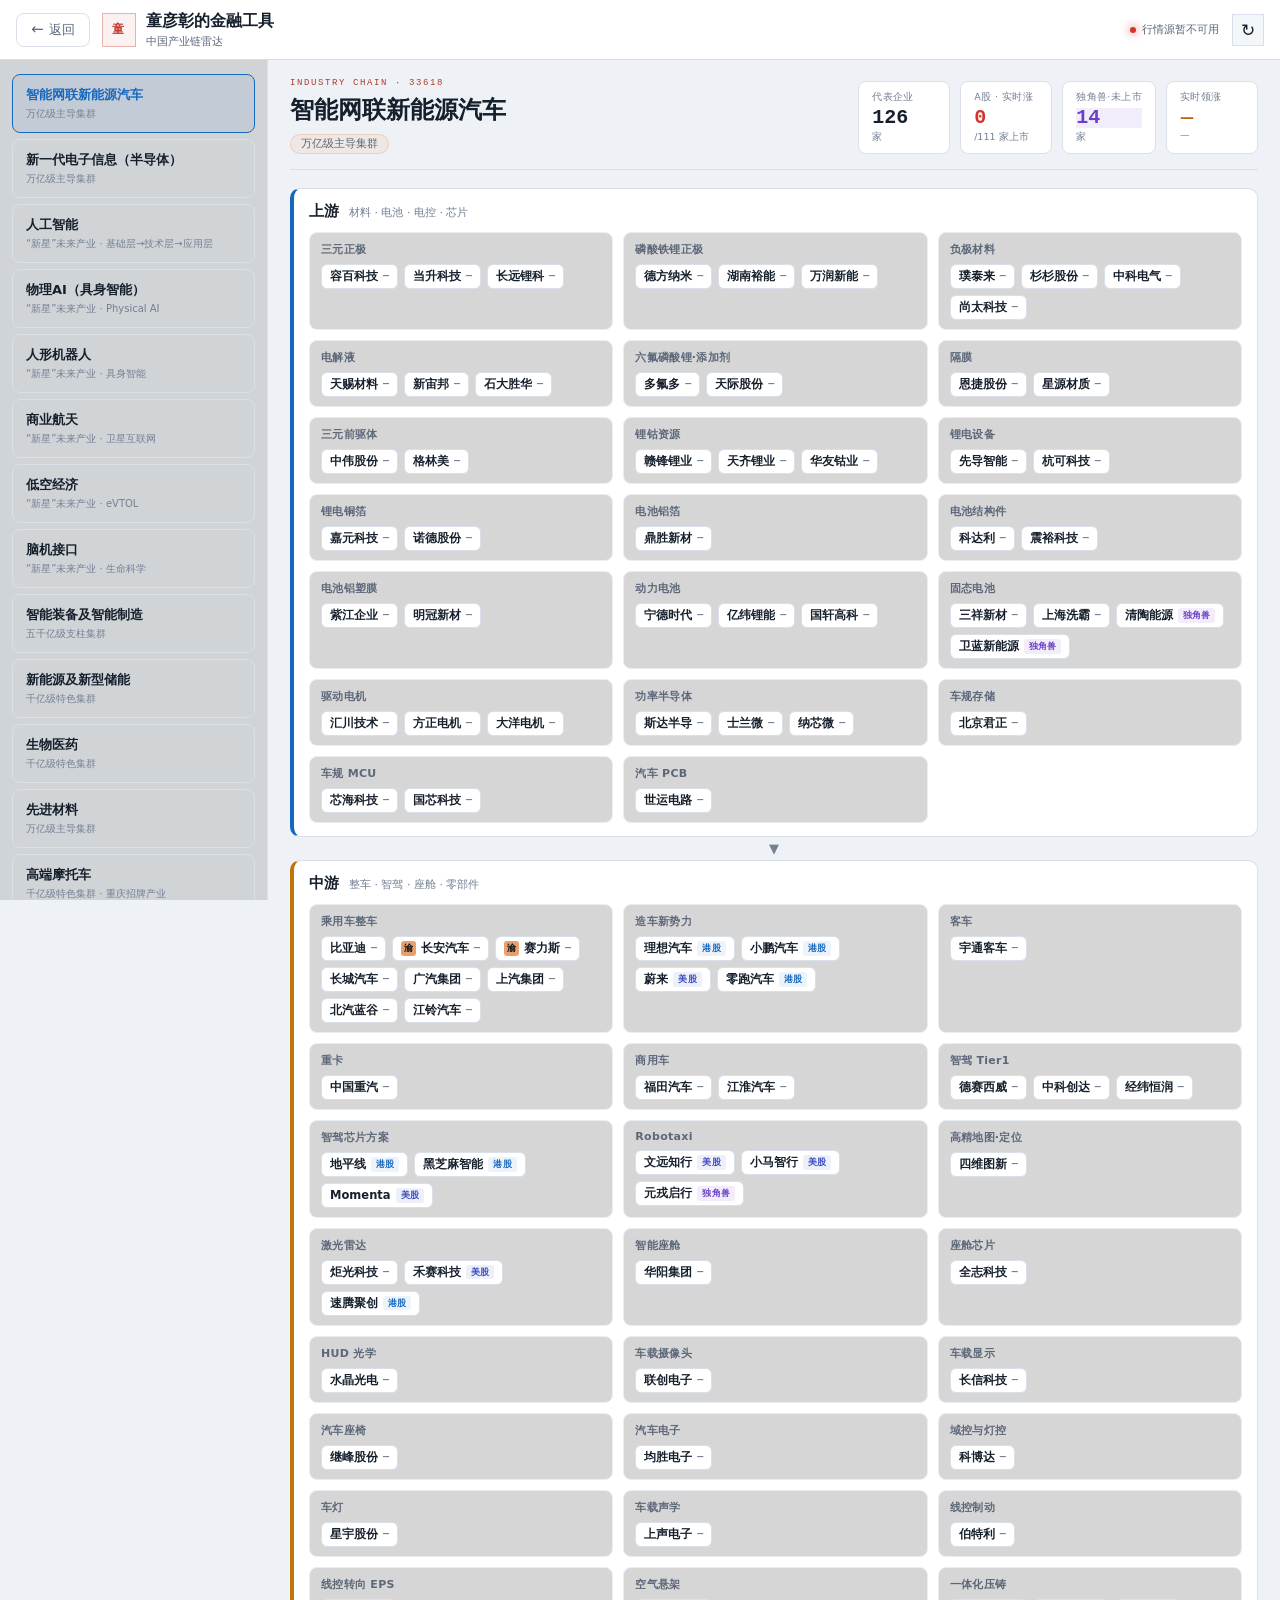
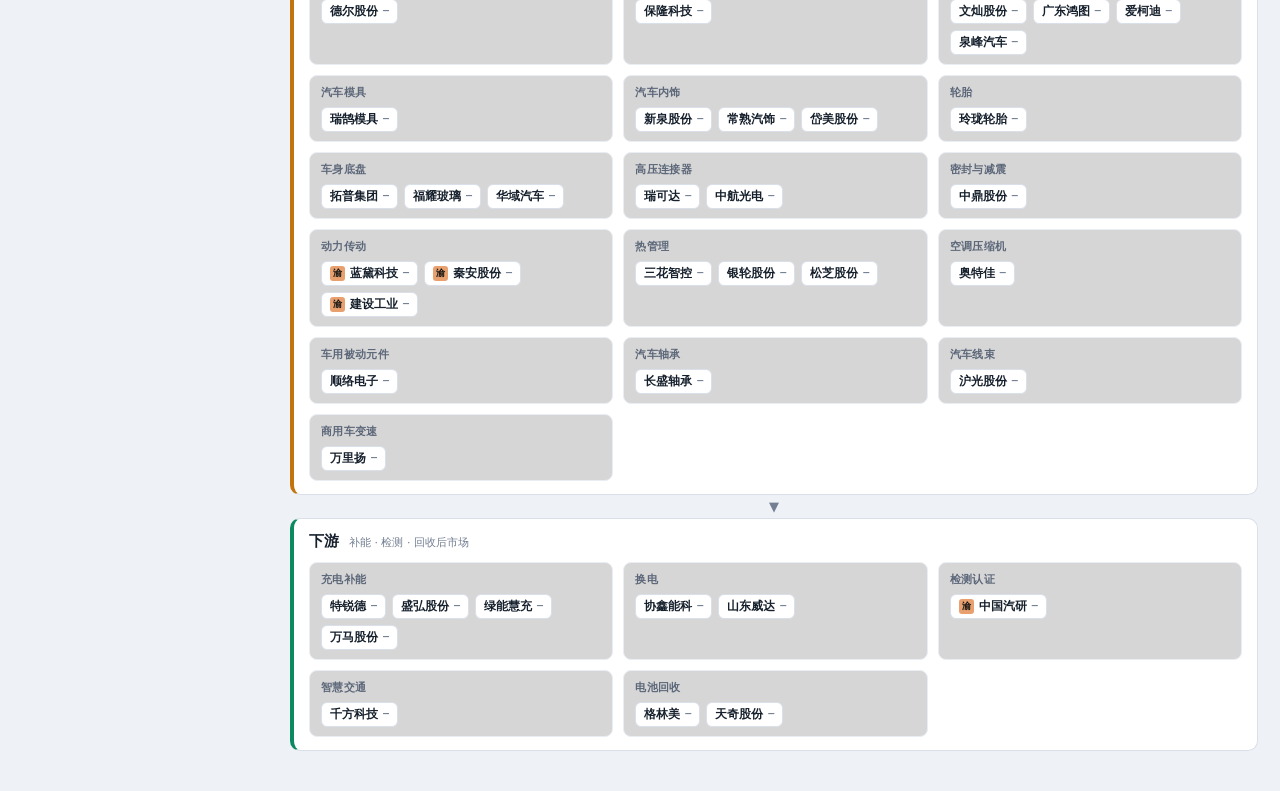
==== commit eb487ac9: "浅色主题改版 + 物理AI/人形/AI 三链大幅扩充 + 两处布局缺陷修复 一、全站切换浅色主题（方案 A 冷灰白） 以 <html data-theme=light> 驱动，深色主题令牌完全保留，删" ====
--- a/金融雷达/global-app/chain.html
+++ b/金融雷达/global-app/chain.html
@@ -1,5 +1,5 @@
 <!doctype html>
-<html lang="zh-CN">
+<html lang="zh-CN" data-theme="light">
   <head>
     <meta charset="UTF-8" />
     <meta name="viewport" content="width=device-width, initial-scale=1.0" />
--- a/金融雷达/global-app/styles.css
+++ b/金融雷达/global-app/styles.css
@@ -7244,3 +7244,491 @@
   .analysis-dock:not(.expanded) { overflow: visible; min-height: var(--dock); }
   .analysis-dock:not(.expanded) .dock-content { overflow: visible; }
 }
+
+/* ============================================================
+   矮窗口自适应修复（min-width:921px 且视口高度 ≤940px）
+   ------------------------------------------------------------
+   原有 max-height:940px 规则采取「整页滚动 + 面板按内容全展开」，
+   实测在 900px 窗口下整页被撑到 6000px+（地图区 2769px、分析面板
+   2459px），而 941px 以上反而是规整的一屏，行为不一致且难用。
+   另外该规则只声明 2 行，第 3 行（分析面板）落入不受约束的隐式
+   auto 行；第 1 行 .risk-overview 被锁为 minmax(440px,72vh)，
+   在矮窗口里几乎占满整屏。
+   ------------------------------------------------------------
+   修复：在全部矮窗口下恢复与大屏一致的「一屏 + 内部滚动」模型，
+   显式声明 3 行，压缩风险条并让其内部滚动，分析面板内容区自行滚动。
+   仅影响 ≤940px 的窗口，≥941px 的常规尺寸完全不受影响。
+   ============================================================ */
+@media (min-width: 921px) and (max-height: 940px) {
+  /* 注意：不要动 html/body 的 overflow —— 产业链雷达(chain.html)没有 .app-shell，
+     是需要整页滚动的长页面，全局禁滚会让其内容无法访问。
+     这里只约束 .app-shell 自身，其余页面完全不受影响。 */
+  .app-shell {
+    height: 100vh !important;
+    min-height: 0 !important;
+    overflow: hidden !important;
+    grid-template-rows: 60px calc(100vh - 60px) !important;
+  }
+
+  body { --dock: clamp(210px, 30vh, 300px); }
+
+  .workspace {
+    grid-template-rows: auto minmax(180px, 1fr) var(--dock) !important;
+  }
+
+  /* 风险态势条：压缩并内部滚动，不再霸占整屏 */
+  .risk-overview {
+    max-height: 32vh;
+    overflow-y: auto;
+  }
+
+  /* 分析面板：外壳固定高度，内容区自己滚动（原规则让它按内容无限展开） */
+  .analysis-dock:not(.expanded) {
+    overflow: hidden !important;
+    min-height: 0 !important;
+  }
+  .analysis-dock:not(.expanded) .dock-content {
+    overflow: auto !important;
+  }
+
+  .map-canvas { min-height: 150px !important; }
+  #cn-leaflet { min-height: 140px !important; }
+}
+
+/* 更矮：进一步压缩，保证地图与分析面板都还可用 */
+@media (min-width: 921px) and (max-height: 700px) {
+  body { --dock: clamp(180px, 30vh, 230px); }
+  .workspace { grid-template-rows: auto minmax(150px, 1fr) var(--dock) !important; }
+  .risk-overview { max-height: 28vh; }
+  .map-canvas { min-height: 120px !important; }
+  #cn-leaflet { min-height: 110px !important; }
+}
+
+/* 极矮（半屏窗口）：顶栏收窄，各区取最小可用值 */
+@media (min-width: 921px) and (max-height: 580px) {
+  body { --dock: clamp(160px, 30vh, 200px); }
+  .app-shell { grid-template-rows: 52px calc(100vh - 52px) !important; }
+  .topbar { height: 52px; }
+  .workspace { grid-template-rows: auto minmax(110px, 1fr) var(--dock) !important; }
+  .risk-overview { max-height: 24vh; }
+  .map-canvas { min-height: 90px !important; }
+  #cn-leaflet { min-height: 85px !important; }
+  .map-toolbar { padding-top: 6px; padding-bottom: 6px; }
+}
+
+/* ============================================================
+   浅色主题（方案 A · 冷灰白）
+   ------------------------------------------------------------
+   通过 <html data-theme="light"> 启用。深色主题完全不受影响，
+   随时可切回（去掉该属性即可）。
+   设计原则：层次靠「浅灰页底 / 纯白卡片 / 清晰描边」三段划分，
+   不靠阴影堆砌；涨红跌绿保留语义、仅加深以适配白底。
+   ============================================================ */
+:root[data-theme="light"] {
+  color-scheme: light;
+  --bg: #eef1f5;          /* 页面底：浅灰 */
+  --surface: #ffffff;     /* 卡片：纯白 */
+  --surface-2: #f4f7fa;   /* 次级填充 */
+  --surface-3: #e9eef4;   /* 三级填充 */
+  --line: #d9e0ea;        /* 描边 */
+  --line-soft: #e9eef4;   /* 弱描边 */
+  --text: #16202c;        /* 主文字：深岩灰 */
+  --muted: #5c6779;       /* 次要文字 */
+  --faint: #737f92;       /* 弱文字 */
+  --teal: #0d9488;        /* 强调（加深，白底可读） */
+  --amber: #c77d0a;
+  --red: #d3352a;         /* 涨红（色相不变，加深） */
+  --blue: #1668bf;
+  --green: #0b8a5f;       /* 跌绿（色相不变，加深） */
+}
+
+/* —— 页面骨架：网格底纹由「白线」翻为「暗线」 —— */
+:root[data-theme="light"] .app-shell {
+  background:
+    linear-gradient(rgba(22, 32, 44, 0.028) 1px, transparent 1px),
+    linear-gradient(90deg, rgba(22, 32, 44, 0.028) 1px, transparent 1px),
+    var(--bg);
+  background-size: 40px 40px;
+}
+
+/* —— 深色底专用的白色微叠加，在浅色下翻为暗色微叠加 —— */
+:root[data-theme="light"] .cq-news,
+:root[data-theme="light"] .cn-board-row,
+:root[data-theme="light"] .pa-group,
+:root[data-theme="light"] .pa-co,
+:root[data-theme="light"] .pd-stats > div {
+  background: var(--surface);
+}
+:root[data-theme="light"] .cn-fs-row {
+  border-bottom-color: var(--line-soft);
+}
+:root[data-theme="light"] .pa-layer,
+:root[data-theme="light"] .pa-sub {
+  background: var(--surface-2);
+}
+:root[data-theme="light"] .ht-radar,
+:root[data-theme="light"] .ht-radar--early,
+:root[data-theme="light"] .pa-hub {
+  background: var(--surface);
+}
+
+/* —— 阴影减淡（深色下的重阴影在浅色上会显脏） —— */
+:root[data-theme="light"] .pd-panel {
+  box-shadow: 0 16px 40px rgba(16, 24, 40, 0.16);
+  background: var(--surface);
+}
+:root[data-theme="light"] .pd-backdrop {
+  background: rgba(16, 24, 40, 0.42);
+}
+
+/* —— 地图 —— */
+:root[data-theme="light"] .map-canvas {
+  background: var(--surface-2);
+}
+:root[data-theme="light"] #cn-leaflet,
+:root[data-theme="light"] .leaflet-container {
+  background: #f7f9fc;
+}
+/* 省份名：深色文字 + 浅色描边（原为浅字+黑阴影） */
+:root[data-theme="light"] .leaflet-tooltip.cn-prov-label {
+  color: #3d4a5c;
+  text-shadow: 0 1px 2px rgba(255, 255, 255, 0.9);
+}
+:root[data-theme="light"] .leaflet-tooltip.cn-prov-label--key {
+  color: #16202c;
+}
+:root[data-theme="light"] .leaflet-tooltip.cn-hub-tip {
+  background: var(--surface);
+  color: var(--text);
+  box-shadow: 0 6px 18px rgba(16, 24, 40, 0.14);
+}
+:root[data-theme="light"] .leaflet-bar a {
+  background: var(--surface);
+  color: var(--text);
+  border-color: var(--line);
+}
+
+/* —— 品牌红在白底下加深 —— */
+:root[data-theme="light"] .brand-mark {
+  color: #c0392b !important;
+  border-color: rgba(192, 57, 43, 0.35) !important;
+  background: rgba(192, 57, 43, 0.07);
+}
+
+/* —— 浅色主题：结构面板背景覆盖 ——
+   这些面板在深色主题里是硬编码的深色 rgba（不走令牌），
+   若不覆盖，浅色下会出现「深色面板 + 深色文字」= 完全不可读。
+   这正是机械翻转会做丑的根本原因。 */
+:root[data-theme="light"] .topbar,
+:root[data-theme="light"] .risk-overview,
+:root[data-theme="light"] .map-toolbar,
+:root[data-theme="light"] .map-legend,
+:root[data-theme="light"] .insight-rail,
+:root[data-theme="light"] .event-rail,
+:root[data-theme="light"] .analysis-dock,
+:root[data-theme="light"] .market-strip,
+:root[data-theme="light"] .dock-tabs,
+:root[data-theme="light"] .map-focus,
+:root[data-theme="light"] .event-card,
+:root[data-theme="light"] .insight-card,
+:root[data-theme="light"] .brief-lead,
+:root[data-theme="light"] .detail-panel {
+  background: var(--surface) !important;
+  color: var(--text);
+}
+:root[data-theme="light"] .icon-button,
+:root[data-theme="light"] .icon-button:hover,
+:root[data-theme="light"] .event-tags span,
+:root[data-theme="light"] .detail-meta span,
+:root[data-theme="light"] .focus-score span,
+:root[data-theme="light"] .ashare-metrics strong,
+:root[data-theme="light"] .watch-scoreboard strong,
+:root[data-theme="light"] .watch-rule-list strong {
+  background: var(--surface-2) !important;
+  color: var(--text);
+  border-color: var(--line);
+}
+
+/* —— 浅色主题：深色底专用的浅色调强调色需加深 ——
+   #6fe3c8（浅青）、#e8907f（浅珊瑚）是为黑底设计的，
+   白底下对比度仅 1.5~2.4，几乎看不见。色相保留，压深到可读。 */
+:root[data-theme="light"] .market-live,
+:root[data-theme="light"] .cq-stat--live > strong,
+:root[data-theme="light"] .cq-badge.hot {
+  color: #0d7a6b !important;
+}
+:root[data-theme="light"] .eyebrow,
+:root[data-theme="light"] .cn-tier-label,
+:root[data-theme="light"] .cn-rule-org,
+:root[data-theme="light"] .cn-analyze-btn,
+:root[data-theme="light"] .cn-insight-block > b,
+:root[data-theme="light"] .cn-policy-go,
+:root[data-theme="light"] .pd-more,
+:root[data-theme="light"] .cn-news-link:hover,
+:root[data-theme="light"] .cn-focus-news a:hover {
+  color: #b03a2e !important;
+}
+/* 板块资金流「上」用的浅珊瑚同样加深，与涨红保持一致语义 */
+:root[data-theme="light"] .cn-board-flow.up {
+  color: #c0392b !important;
+}
+
+/* —— 浅色主题：涨跌色加深 ——
+   深色版 #e5564a / #3fae6d 是为黑底调的，白底下发飘、辨识度不足。
+   色相与语义完全不变（涨仍红、跌仍绿），仅压深到白底可读，
+   与东财 / 同花顺白底配色一致。 */
+:root[data-theme="light"] .cn-focus-stocks .up,
+:root[data-theme="light"] .cn-fs-row i.up,
+:root[data-theme="light"] .cn-fs-sum b.up,
+:root[data-theme="light"] .rg-avg.up,
+:root[data-theme="light"] .rg-live .up,
+:root[data-theme="light"] .pa-q.up,
+:root[data-theme="light"] .cn-board-h.up,
+
+:root[data-theme="light"] .cn-board-chg.up,
+:root[data-theme="light"] .market-change.up,
+:root[data-theme="light"] .cn-anom-row .chg.up {
+  color: #d3352a !important;
+}
+:root[data-theme="light"] .cn-focus-stocks .down,
+:root[data-theme="light"] .cn-fs-row i.down,
+:root[data-theme="light"] .cn-fs-sum b.down,
+:root[data-theme="light"] .rg-avg.down,
+:root[data-theme="light"] .rg-live .down,
+:root[data-theme="light"] .pa-q.down,
+:root[data-theme="light"] .cn-board-h.down,
+:root[data-theme="light"] .cn-board-chg.down,
+:root[data-theme="light"] .market-change.down,
+:root[data-theme="light"] .cn-anom-row .chg.down {
+  color: #0b8a5f !important;
+}
+/* 外链等零散浅色文字 */
+:root[data-theme="light"] .cn-focus-src a,
+:root[data-theme="light"] .cq-src a,
+:root[data-theme="light"] a[href*="sina"],
+:root[data-theme="light"] a[href*="eastmoney"] {
+  color: #b03a2e;
+}
+
+/* 「原文 ↗」等来源链接：用的是 --teal，白底下压深一档保证可读 */
+:root[data-theme="light"] .event-source-link,
+:root[data-theme="light"] .source-link {
+  color: #0b6b5f;
+}
+
+/* —— 浅色主题：省份聚焦面板（悬停/点击才出现，之前被可见性扫描漏掉） —— */
+:root[data-theme="light"] .map-focus {
+  background: var(--surface) !important;
+  border-color: rgba(13, 148, 136, 0.28);
+  border-left-color: var(--teal);
+  box-shadow: 0 8px 24px rgba(16, 24, 40, 0.12);
+}
+:root[data-theme="light"] #cn-focus-body > span {
+  color: var(--muted);
+}
+:root[data-theme="light"] .cn-focus-news a {
+  color: #3d4a5c;
+}
+:root[data-theme="light"] .cn-focus-news a:hover {
+  color: #b03a2e;
+}
+:root[data-theme="light"] #cn-focus-body::-webkit-scrollbar-thumb {
+  background: rgba(22, 32, 44, 0.18);
+}
+:root[data-theme="light"] .focus-score span,
+:root[data-theme="light"] .focus-category {
+  background: var(--surface-2);
+  color: var(--text);
+  border-color: var(--line);
+}
+/* 提示气泡、下拉等同为悬停态的浮层 */
+:root[data-theme="light"] .tooltip,
+:root[data-theme="light"] .tip-bubble,
+:root[data-theme="light"] .dropdown-panel,
+:root[data-theme="light"] .menu-panel {
+  background: var(--surface) !important;
+  color: var(--text);
+  border-color: var(--line);
+  box-shadow: 0 8px 24px rgba(16, 24, 40, 0.12);
+}
+
+/* —— 浅色主题：隐藏态浮层（悬停/条件出现，需全量扫描才能发现） —— */
+:root[data-theme="light"] .route-snapshot,
+:root[data-theme="light"] .toast,
+:root[data-theme="light"] .ai-fab,
+:root[data-theme="light"] .ai-launcher,
+:root[data-theme="light"] .chat-panel,
+:root[data-theme="light"] .chat-window {
+  background: var(--surface) !important;
+  color: var(--text) !important;
+  border-color: var(--line);
+  box-shadow: 0 8px 24px rgba(16, 24, 40, 0.14);
+}
+/* 「💬 问 AI」悬浮按钮：白底下用品牌红实心更醒目 */
+:root[data-theme="light"] button.ai-fab,
+:root[data-theme="light"] .ai-fab button {
+  background: #c0392b !important;
+  color: #fff !important;
+  border-color: #c0392b;
+}
+/* 深色底专用的浅色正文 #cfe0db → 浅色下转深 */
+:root[data-theme="light"] .route-snapshot span,
+:root[data-theme="light"] .route-snapshot b,
+:root[data-theme="light"] .toast span {
+  color: var(--muted) !important;
+}
+
+/* —— 浅色主题：用 id 选择的浮层（#toast / #fa-toggle 悬浮问AI按钮） —— */
+:root[data-theme="light"] #toast {
+  background: rgba(255, 255, 255, 0.98) !important;
+  color: var(--text) !important;
+  border: 1px solid var(--line);
+  box-shadow: 0 8px 24px rgba(16, 24, 40, 0.16);
+}
+:root[data-theme="light"] #fa-toggle {
+  background: #c0392b !important;
+  color: #fff !important;
+  border-color: #c0392b !important;
+  box-shadow: 0 4px 14px rgba(192, 57, 43, 0.3);
+}
+
+/* #toast 带 transition:all，过渡优先级高于 !important，需用最高特异性 + background-color 强制 */
+html[data-theme="light"] div#toast.toast {
+  background-color: rgba(255, 255, 255, 0.98) !important;
+  background-image: none !important;
+  border-color: var(--line) !important;
+  color: var(--text) !important;
+}
+
+/* ============================================================
+   浅色主题：入口页（选择你的产业金融雷达）
+   卡片原为深色半透明渐变，浅色下需转为白卡 + 浅描边。
+   ============================================================ */
+:root[data-theme="light"] .rs-card {
+  background: var(--surface);
+  border-color: var(--line);
+  box-shadow: 0 1px 3px rgba(16, 24, 40, 0.06);
+}
+:root[data-theme="light"] .rs-card:hover {
+  box-shadow: 0 8px 24px rgba(16, 24, 40, 0.12);
+}
+/* 全球雷达卡：青绿主题 */
+:root[data-theme="light"] .rs-card--active {
+  background: linear-gradient(180deg, rgba(13, 148, 136, 0.05), #ffffff);
+  border-color: rgba(13, 148, 136, 0.3);
+}
+:root[data-theme="light"] .rs-card--active:hover { border-color: var(--teal); }
+/* 中国雷达卡：品牌红主题 */
+:root[data-theme="light"] .rs-card--china {
+  background: linear-gradient(180deg, rgba(192, 57, 43, 0.045), #ffffff);
+  border-color: rgba(192, 57, 43, 0.28);
+}
+:root[data-theme="light"] .rs-card--china:hover { border-color: #c0392b; }
+:root[data-theme="light"] .rs-card--soon {
+  background: var(--surface-2);
+  border-color: var(--line);
+}
+/* 状态徽章、标签 */
+:root[data-theme="light"] .rs-status {
+  background: var(--surface);
+  border-color: var(--line);
+  color: var(--muted);
+}
+:root[data-theme="light"] .rs-status--live {
+  color: #0d7a6b;
+  border-color: rgba(13, 148, 136, 0.35);
+  background: rgba(13, 148, 136, 0.06);
+}
+:root[data-theme="light"] .rs-card--china .rs-status--live {
+  color: #c0392b;
+  border-color: rgba(192, 57, 43, 0.32);
+  background: rgba(192, 57, 43, 0.06);
+}
+:root[data-theme="light"] .rs-tag,
+:root[data-theme="light"] .rs-tags span {
+  background: var(--surface-2);
+  border-color: var(--line);
+  color: var(--muted);
+}
+/* 雷达扫描动效：深色下的发光环在白底上要压淡，否则脏 */
+:root[data-theme="light"] .rs-ring {
+  border-color: rgba(13, 148, 136, 0.16);
+}
+:root[data-theme="light"] .rs-beam {
+  background: conic-gradient(from 0deg, rgba(13, 148, 136, 0.14), rgba(13, 148, 136, 0) 28%);
+}
+:root[data-theme="light"] .rs-header {
+  background: var(--surface);
+  border-bottom: 1px solid var(--line);
+}
+:root[data-theme="light"] .rs-brand-mark {
+  background: rgba(13, 148, 136, 0.08);
+  border-color: rgba(13, 148, 136, 0.35);
+  color: #0d7a6b;
+}
+
+/* ============================================================
+   浅色主题：产业链雷达（chain.html）
+   chain-radar.css 里大量为黑底调的浅色调（#6fb7e8 天蓝、#e8a06f 浅橙、
+   #c3a6f5 浅紫等），白底下对比度仅 1.4~2.8，需整体压深。
+   涨跌语义保持：涨红、跌绿。
+   ============================================================ */
+:root[data-theme="light"] .cr-head-title .eyebrow,
+:root[data-theme="light"] .cr-pick.active b {
+  color: #1668bf;
+}
+:root[data-theme="light"] .cr-pick.active {
+  border-color: #1668bf;
+  background: rgba(22, 104, 191, 0.07);
+}
+:root[data-theme="light"] .cr-stat--lead > strong {
+  color: #b5670f;
+}
+/* 上中下游分层色条：白底下加深才看得出层级 */
+:root[data-theme="light"] .cr-layer.cr-up { border-left-color: #1668bf; }
+:root[data-theme="light"] .cr-layer.cr-mid { border-left-color: #c2740c; }
+:root[data-theme="light"] .cr-layer.cr-down { border-left-color: #0b8a5f; }
+/* 涨跌：色相不变，压深 */
+:root[data-theme="light"] .cr-stat > strong.up,
+:root[data-theme="light"] .cr-co.up .cr-co-q em {
+  color: #d3352a;
+}
+:root[data-theme="light"] .cr-stat > strong.down,
+:root[data-theme="light"] .cr-co.down .cr-co-q em {
+  color: #0b8a5f;
+}
+/* 企业阶段徽章 */
+:root[data-theme="light"] .cr-un.uni .cr-co-tag,
+:root[data-theme="light"] .cr-stat > strong.uni {
+  color: #6b3fc9;
+  background: rgba(107, 63, 201, 0.09);
+}
+:root[data-theme="light"] .cr-un.us .cr-co-tag {
+  color: #3949c0;
+  background: rgba(57, 73, 192, 0.09);
+}
+:root[data-theme="light"] .cr-un.ipo .cr-co-tag {
+  color: #b5780f;
+  background: rgba(181, 120, 15, 0.1);
+}
+:root[data-theme="light"] .cr-tierbadge,
+:root[data-theme="light"] .cr-intel-cue {
+  color: var(--muted);
+}
+:root[data-theme="light"] .cr-node,
+:root[data-theme="light"] .cr-co,
+:root[data-theme="light"] .cr-layer,
+:root[data-theme="light"] .cr-stat {
+  background: var(--surface);
+  border-color: var(--line);
+}
+
+/* 港股等未覆盖的企业标签 */
+:root[data-theme="light"] .cr-co-tag {
+  color: #1668bf;
+  background: rgba(22, 104, 191, 0.08);
+}
+:root[data-theme="light"] .cr-un.hk .cr-co-tag {
+  color: #1668bf;
+  background: rgba(22, 104, 191, 0.08);
+}
--- a/金融雷达/global-app/chain-radar.css
+++ b/金融雷达/global-app/chain-radar.css
@@ -274,3 +274,16 @@
   .cr-main { overflow-y: visible; }
   .cr-side { align-self: start; position: sticky; top: 60px; max-height: calc(100vh - 60px); overflow-y: auto; }
 }
+
+/* ============================================================
+   修复：情报面板 / 遮罩 未点击就自动显示
+   ------------------------------------------------------------
+   .cr-intel 设了 display:flex、.cr-intel-backdrop 设了 position:fixed，
+   其优先级高于 hidden 属性所依赖的浏览器默认 display:none，
+   导致 <aside hidden> 从加载起就一直可见，closeIntel() 也关不掉。
+   显式声明 [hidden] 规则修正。
+   ============================================================ */
+.cr-intel[hidden],
+.cr-intel-backdrop[hidden] {
+  display: none !important;
+}
